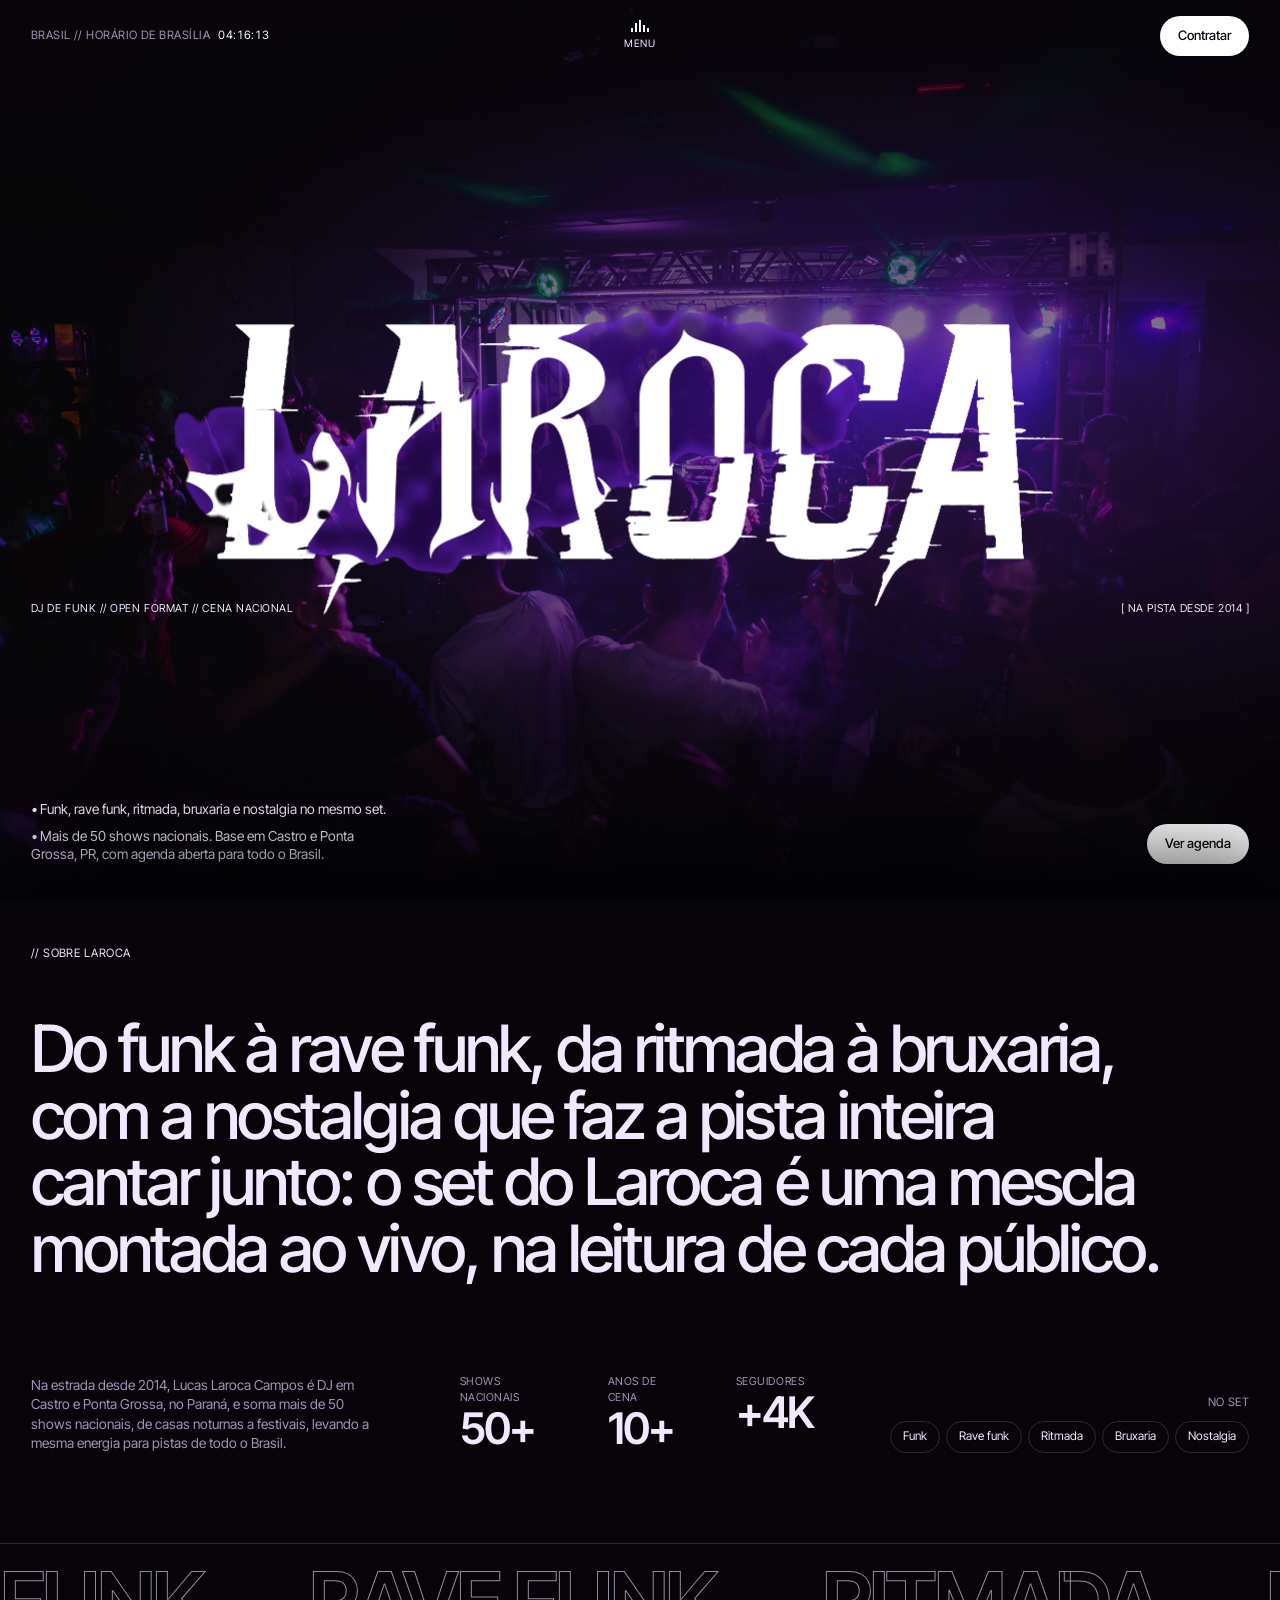
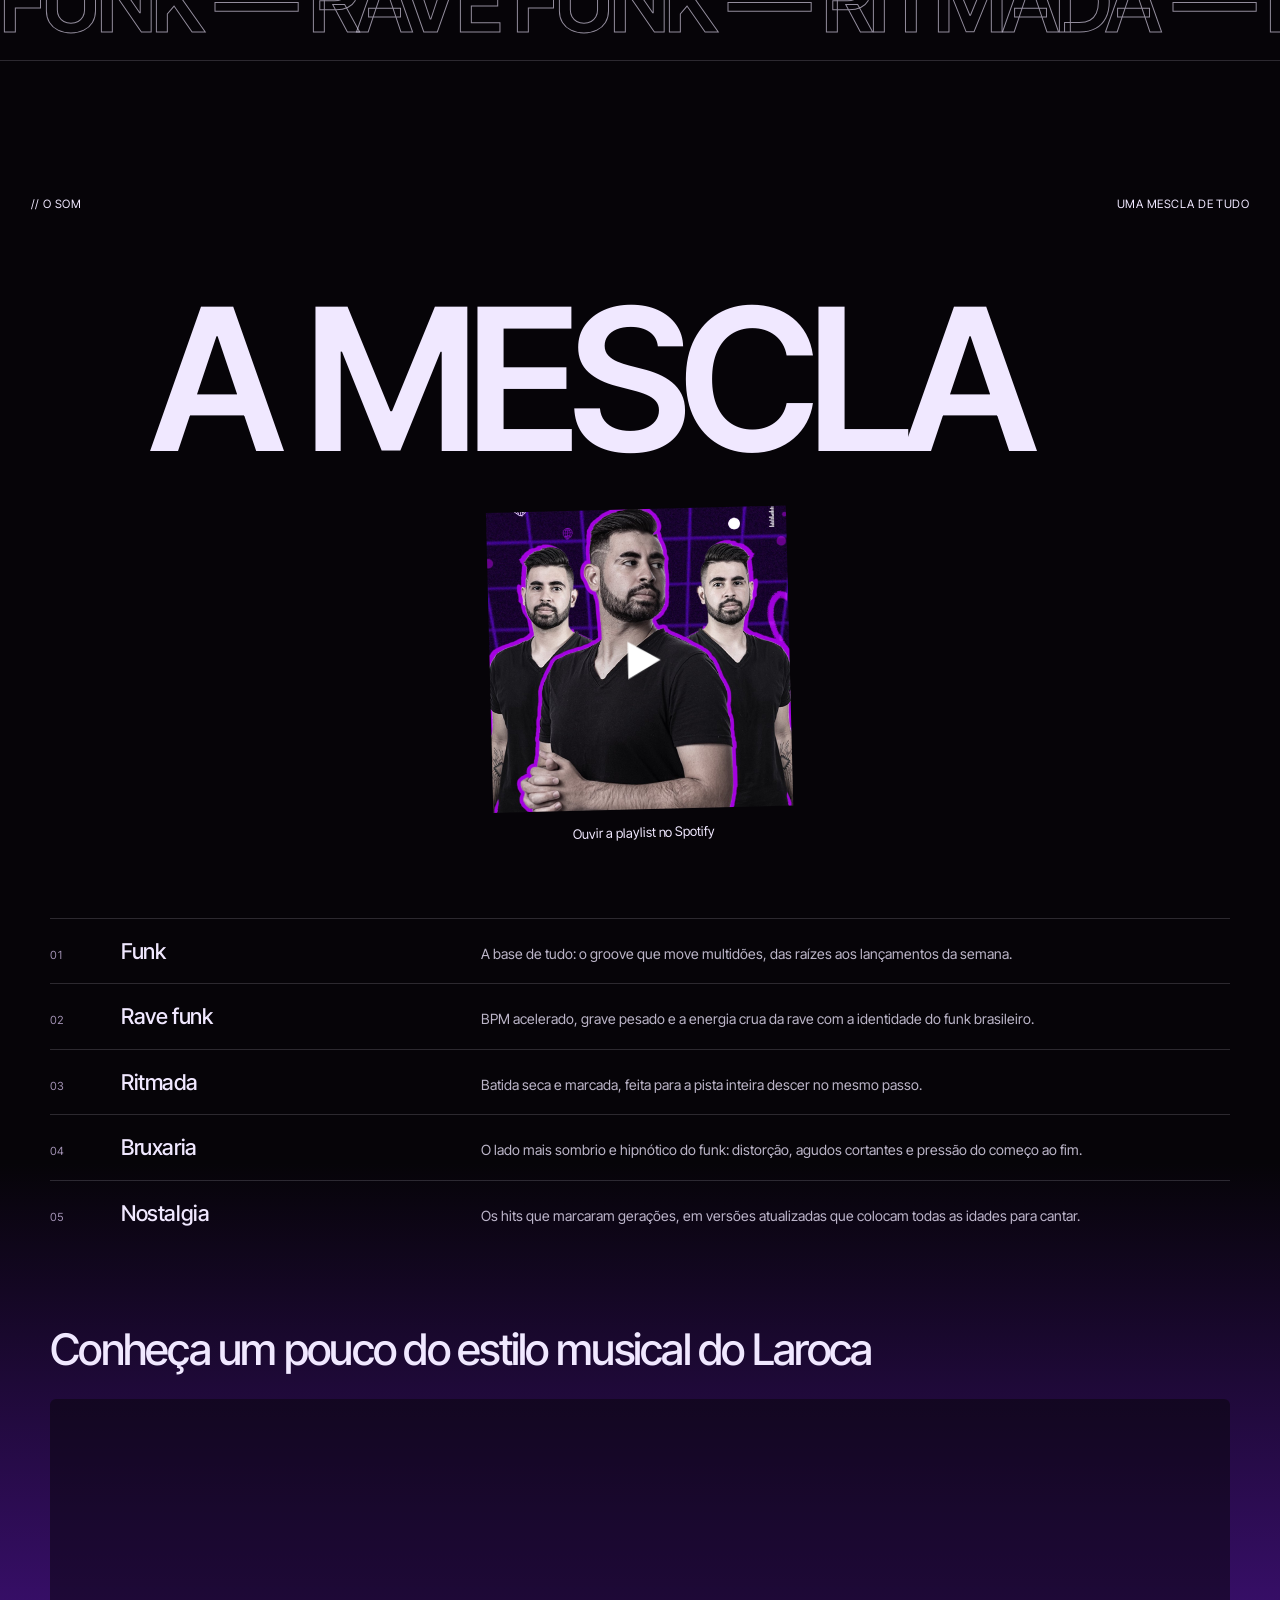
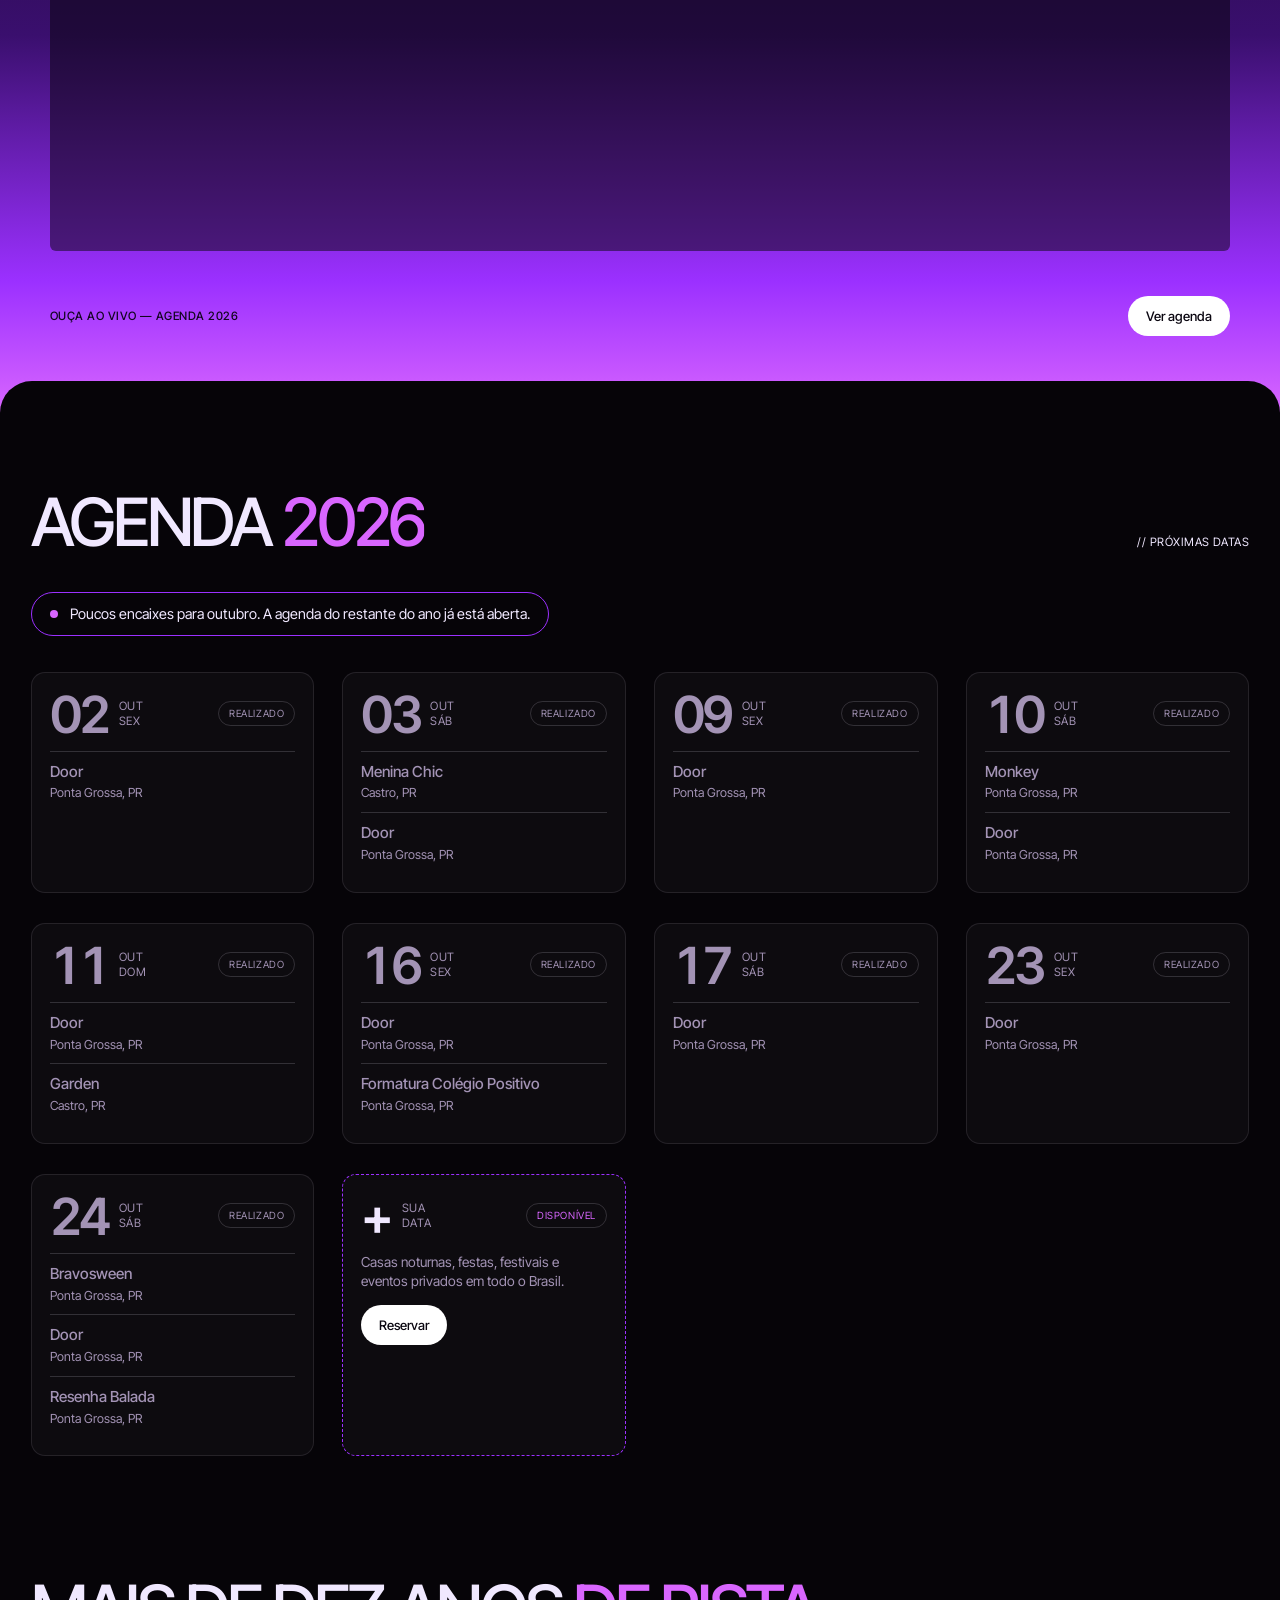
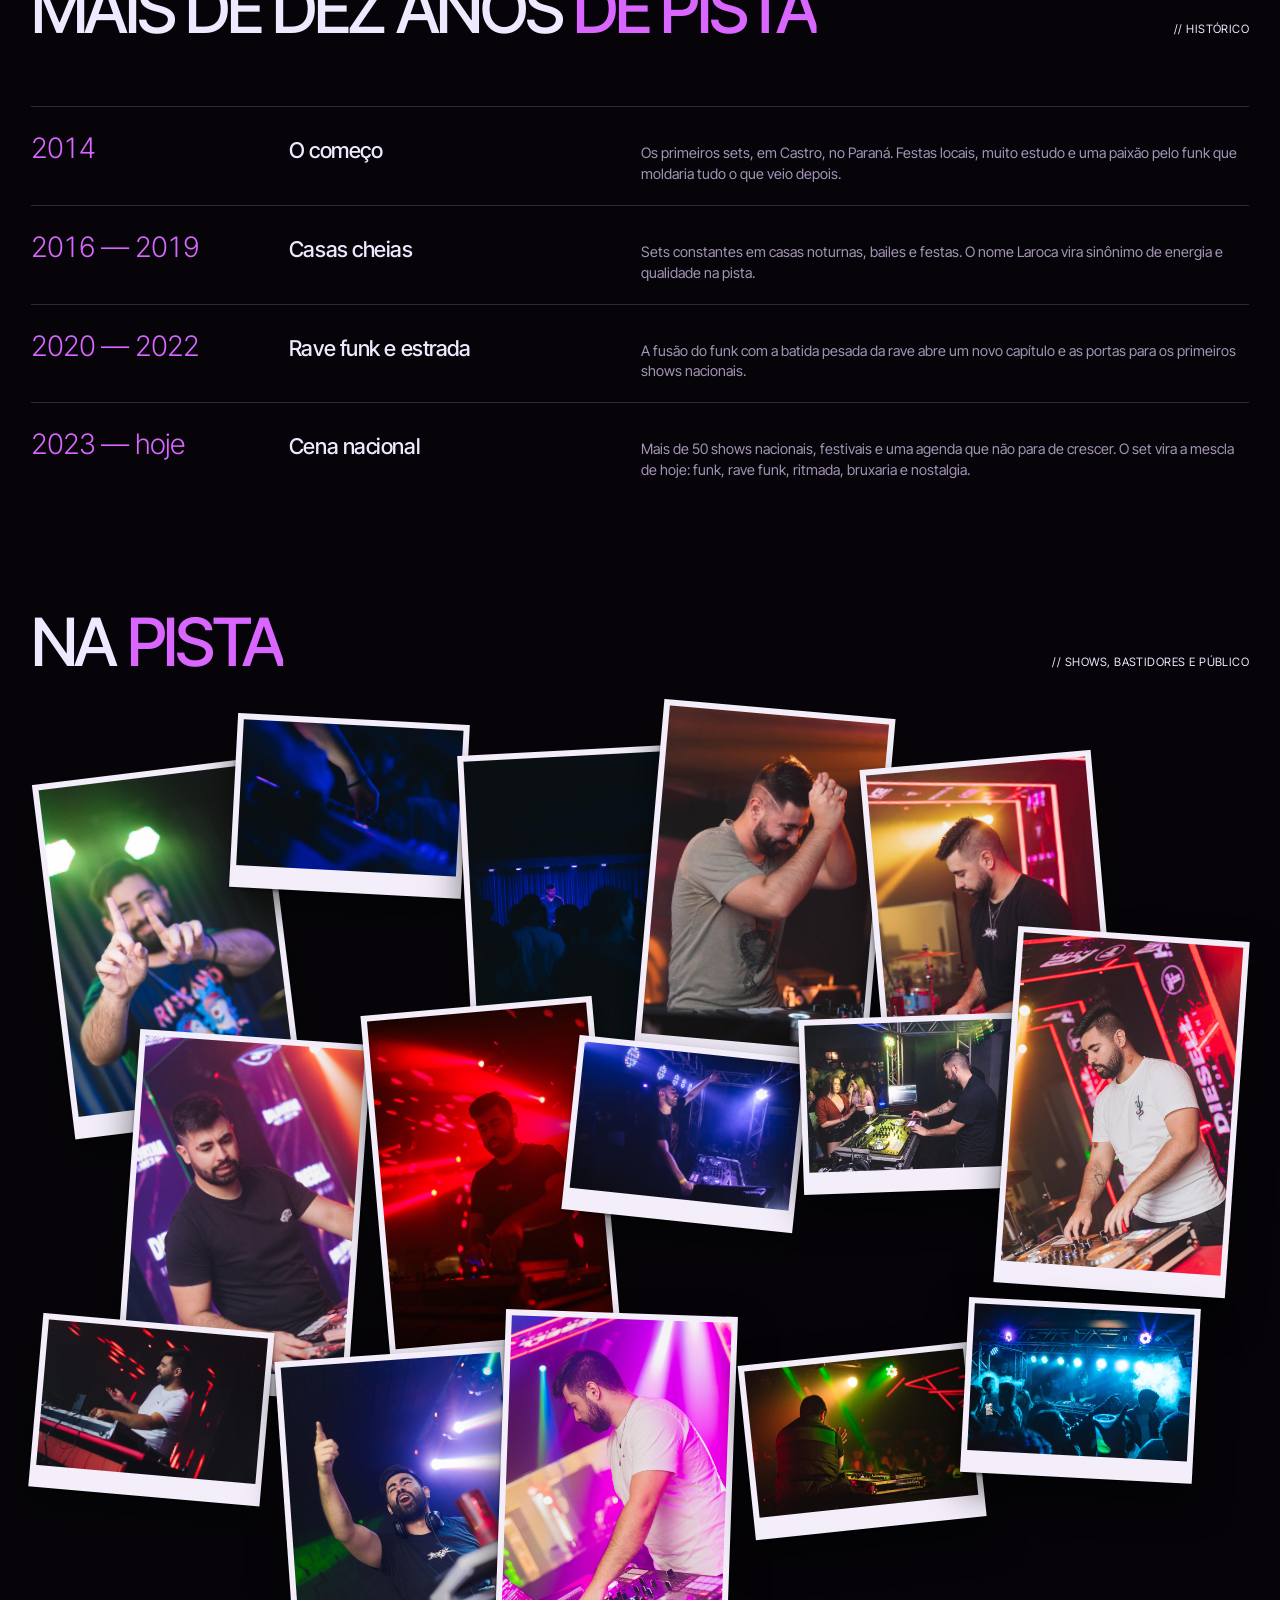
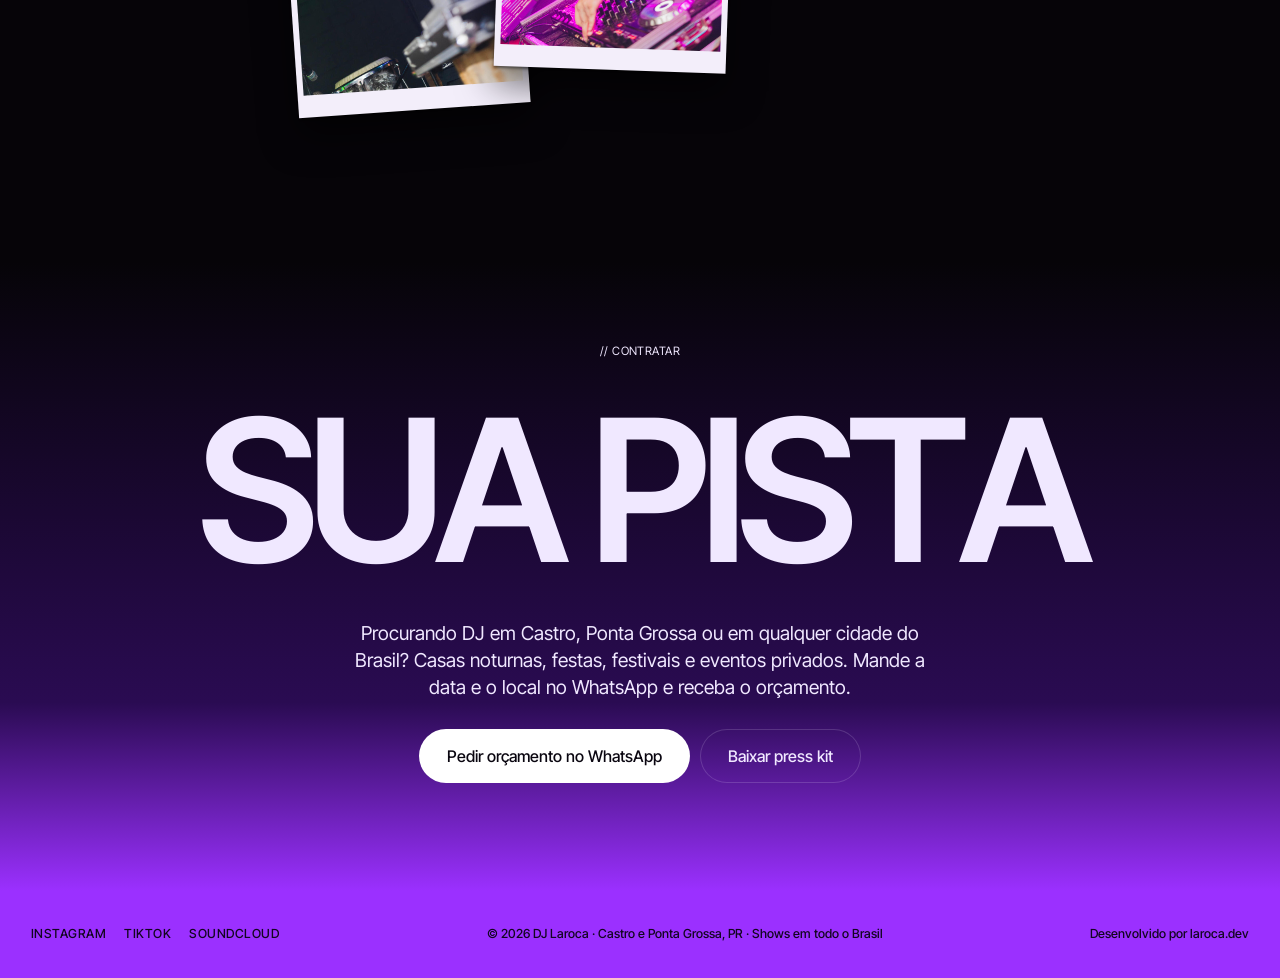
==== index.html @ a5804340 "fix(agenda): faz a moldura crescer dos cantos sem ficar parada A máscara dentro dos keyframes não ac" ====
<!DOCTYPE html>
<html lang="pt-BR">
<head>
  <meta charset="UTF-8">
  <meta name="viewport" content="width=device-width, initial-scale=1">
  <meta name="theme-color" content="#060408">
  <meta name="description" content="DJ Laroca: DJ de funk e open format em Castro e Ponta Grossa, PR. Mais de 50 shows nacionais. Contrate para o seu evento em todo o Brasil.">
  <title>DJ Laroca | DJ de funk em Castro e Ponta Grossa, PR e em todo o Brasil</title>
  <meta property="og:title" content="DJ Laroca | DJ de funk e open format — Castro, Ponta Grossa e todo o Brasil">
  <meta property="og:description" content="Mais de 50 shows nacionais. Funk, rave funk, ritmada, bruxaria e nostalgia. Base em Castro e Ponta Grossa, PR; agenda aberta para todo o Brasil.">
  <meta property="og:site_name" content="DJ Laroca">
  <meta property="og:image" content="https://djlaroca.com.br/assets/images/foto-sobre.jpg">
  <meta property="og:url" content="https://djlaroca.com.br/">
  <meta property="og:type" content="website">
  <meta property="og:locale" content="pt_BR">
  <meta name="twitter:card" content="summary_large_image">
  <link rel="canonical" href="https://djlaroca.com.br/">
  <link rel="icon" href="favicon.ico" sizes="any">
  <link rel="icon" type="image/png" sizes="32x32" href="favicon-32.png">
  <link rel="apple-touch-icon" href="apple-touch-icon.png">
  <link rel="preconnect" href="https://fonts.googleapis.com">
  <link rel="preconnect" href="https://fonts.gstatic.com" crossorigin>
  <link href="https://fonts.googleapis.com/css2?family=Inter+Tight:wght@300;400;500;600&display=swap" rel="stylesheet">
  <link rel="preload" as="image" href="assets/images/logo-glitch.webp">
  <link rel="stylesheet" href="css/style.css?v=3.1.9">
  <script>document.documentElement.classList.add('js')</script>
  <script type="application/ld+json">
  {
    "@context": "https://schema.org",
    "@graph": [
      {
        "@type": "WebSite",
        "@id": "https://djlaroca.com.br/#site",
        "url": "https://djlaroca.com.br/",
        "name": "DJ Laroca",
        "inLanguage": "pt-BR"
      },
      {
        "@type": ["MusicGroup", "EntertainmentBusiness"],
        "@id": "https://djlaroca.com.br/#dj",
        "name": "DJ Laroca",
        "alternateName": "Lucas Laroca Campos",
        "description": "DJ de funk e open format de Castro e Ponta Grossa, PR, com mais de 50 shows nacionais. Funk, rave funk, ritmada, bruxaria e nostalgia.",
        "url": "https://djlaroca.com.br/",
        "image": "https://djlaroca.com.br/assets/images/foto-sobre.jpg",
        "logo": "https://djlaroca.com.br/apple-touch-icon.png",
        "telephone": "+55-42-99988-4992",
        "genre": ["Funk", "Rave Funk", "Funk Ritmado", "Bruxaria", "Open Format"],
        "foundingDate": "2014",
        "foundingLocation": { "@type": "Place", "name": "Castro, PR" },
        "address": { "@type": "PostalAddress", "addressLocality": "Castro", "addressRegion": "PR", "addressCountry": "BR" },
        "areaServed": [
          { "@type": "City", "name": "Castro, PR" },
          { "@type": "City", "name": "Ponta Grossa, PR" },
          { "@type": "State", "name": "Paraná" },
          { "@type": "Country", "name": "Brasil" }
        ],
        "knowsAbout": ["DJ para festas", "DJ para casas noturnas", "DJ para festivais", "DJ para eventos privados"],
        "sameAs": [
          "https://instagram.com/dj_laroca",
          "https://tiktok.com/@dj_laroca",
          "https://soundcloud.com/dj_laroca",
          "https://open.spotify.com/playlist/47fOI9wSBwYHF0l2V6ni79"
        ]
      }
    ]
  }
  </script>
</head>
<body>
  <a class="skip" href="#conteudo">Pular para o conteúdo</a>

  <header class="top">
    <p class="top-clock">Brasil // Horário de Brasília <span id="relogio"></span></p>
    <button class="top-menu" type="button" aria-expanded="false" aria-controls="menu">
      <span class="bars" aria-hidden="true"><i></i><i></i><i></i><i></i><i></i></span>
      <span class="top-menu-label">Menu</span>
    </button>
    <a class="pill" href="#contato">Contratar</a>
  </header>

  <nav class="menu" id="menu" aria-label="Principal" hidden>
    <a href="#sobre"><small>01</small>Sobre</a>
    <a href="#som"><small>02</small>Som</a>
    <a href="#agenda"><small>03</small>Agenda</a>
    <a href="#historico"><small>04</small>Histórico</a>
    <a href="#galeria"><small>05</small>Galeria</a>
    <a href="#contato"><small>06</small>Contratar</a>
  </nav>

  <main id="conteudo">
    <section class="hero">
      <img class="hero-bg" src="assets/images/foto-hero.jpg" alt="" width="1920" height="1282" fetchpriority="high">
      <!-- só no celular: js/main.js põe o src e dá play -->
      <video class="hero-bg hero-video" muted loop playsinline preload="none" aria-hidden="true" data-src="assets/videos/hero-video.mp4" data-poster="assets/images/hero-poster.jpg"></video>
      <canvas class="ink" aria-hidden="true"></canvas>
      <div class="hero-in">
        <h1 class="logo-slot">
          <img src="assets/images/logo-glitch.webp" alt="DJ Laroca" width="2048" height="1152">
        </h1>
        <div class="hero-tags">
          <p>DJ de funk // open format // cena nacional</p>
          <p>[ Na pista desde 2014 ]</p>
        </div>
        <div class="hero-foot">
          <ul>
            <li>Funk, rave funk, ritmada, bruxaria e nostalgia no mesmo set.</li>
            <li>Mais de 50 shows nacionais. Base em Castro e Ponta Grossa, PR, com agenda aberta para todo o Brasil.</li>
          </ul>
          <a class="pill" href="#agenda">Ver agenda</a>
        </div>
      </div>
    </section>

    <section class="sobre wrap" id="sobre">
      <p class="tag">// Sobre Laroca</p>
      <p class="statement" data-split="words" data-scrub>Do funk à rave funk, da ritmada à bruxaria, com a nostalgia que faz a pista inteira cantar junto: o set do Laroca é uma mescla montada ao vivo, na leitura de cada público.</p>
      <div class="sobre-foot">
        <p>Na estrada desde 2014, Lucas Laroca Campos é DJ em Castro e Ponta Grossa, no Paraná, e soma mais de 50 shows nacionais, de casas noturnas a festivais, levando a mesma energia para pistas de todo o Brasil.</p>
        <dl class="stats">
          <div><dt>Shows nacionais</dt><dd>50+</dd></div>
          <div><dt>Anos de cena</dt><dd>10+</dd></div>
          <div><dt>Seguidores</dt><dd>+4K</dd></div>
        </dl>
        <div class="chips">
          <p class="tag">No set</p>
          <ul><li>Funk</li><li>Rave funk</li><li>Ritmada</li><li>Bruxaria</li><li>Nostalgia</li></ul>
        </div>
      </div>
      <!-- 4 cópias iguais: a animação anda exatamente 1 cópia e recomeça, sem emenda visível -->
      <div class="rolante" aria-hidden="true"><div><span>Funk — Rave funk — Ritmada — Bruxaria — Nostalgia — Open format — </span><span>Funk — Rave funk — Ritmada — Bruxaria — Nostalgia — Open format — </span><span>Funk — Rave funk — Ritmada — Bruxaria — Nostalgia — Open format — </span><span>Funk — Rave funk — Ritmada — Bruxaria — Nostalgia — Open format — </span></div></div>
    </section>

    <section class="som" id="som">
      <div class="wrap">
        <div class="row-tags">
          <p class="tag">// O som</p>
          <p class="tag">Uma mescla de tudo</p>
        </div>
        <h2 class="mega" data-split="chars" data-scrub>A mescla</h2>
        <a class="capa" data-scrub href="https://open.spotify.com/playlist/47fOI9wSBwYHF0l2V6ni79" target="_blank" rel="noopener">
          <img src="assets/images/foto-sobre.jpg" alt="Arte de divulgação do DJ Laroca" loading="lazy" width="1064" height="2000">
          <svg viewBox="0 0 24 24" width="56" height="56" aria-hidden="true"><path fill="currentColor" d="M7 4v16l14-8z"/></svg>
          <span>Ouvir a playlist no Spotify</span>
        </a>
        <ol class="faixas">
          <li><span>01</span><h3>Funk</h3><p>A base de tudo: o groove que move multidões, das raízes aos lançamentos da semana.</p></li>
          <li><span>02</span><h3>Rave funk</h3><p>BPM acelerado, grave pesado e a energia crua da rave com a identidade do funk brasileiro.</p></li>
          <li><span>03</span><h3>Ritmada</h3><p>Batida seca e marcada, feita para a pista inteira descer no mesmo passo.</p></li>
          <li><span>04</span><h3>Bruxaria</h3><p>O lado mais sombrio e hipnótico do funk: distorção, agudos cortantes e pressão do começo ao fim.</p></li>
          <li><span>05</span><h3>Nostalgia</h3><p>Os hits que marcaram gerações, em versões atualizadas que colocam todas as idades para cantar.</p></li>
        </ol>
        <h3 class="player-titulo">Conheça um pouco do estilo musical do Laroca</h3>
        <iframe class="player" title="Playlist This Is DJ Laroca no Spotify" loading="lazy" height="452" allow="autoplay; clipboard-write; encrypted-media; fullscreen; picture-in-picture"
          src="https://open.spotify.com/embed/playlist/47fOI9wSBwYHF0l2V6ni79?utm_source=generator&theme=0"></iframe>
        <div class="row-tags som-foot">
          <p class="tag">Ouça ao vivo — agenda 2026</p>
          <a class="pill" href="#agenda">Ver agenda</a>
        </div>
      </div>
    </section>

    <section class="agenda wrap" id="agenda">
      <div class="row-tags">
        <h2 class="titulo">Agenda <em>2026</em></h2>
        <p class="tag">// Próximas datas</p>
      </div>
      <!-- As datas vêm de agenda.json (na raiz do projeto); quem monta os cartões (um por dia) é o js/main.js. -->
      <p class="aviso" id="agenda-aviso" hidden></p>
      <div class="dias" id="agenda-corpo"><p class="nota">Carregando a agenda…</p></div>
      <noscript><p class="nota">Veja a agenda atualizada no Instagram @dj_laroca.</p></noscript>
    </section>

    <section class="historico wrap" id="historico">
      <div class="row-tags">
        <h2 class="titulo">Mais de dez anos <em>de pista</em></h2>
        <p class="tag">// Histórico</p>
      </div>
      <ol class="linha">
        <li><span>2014</span><h3>O começo</h3><p>Os primeiros sets, em Castro, no Paraná. Festas locais, muito estudo e uma paixão pelo funk que moldaria tudo o que veio depois.</p></li>
        <li><span>2016 — 2019</span><h3>Casas cheias</h3><p>Sets constantes em casas noturnas, bailes e festas. O nome Laroca vira sinônimo de energia e qualidade na pista.</p></li>
        <li><span>2020 — 2022</span><h3>Rave funk e estrada</h3><p>A fusão do funk com a batida pesada da rave abre um novo capítulo e as portas para os primeiros shows nacionais.</p></li>
        <li><span>2023 — hoje</span><h3>Cena nacional</h3><p>Mais de 50 shows nacionais, festivais e uma agenda que não para de crescer. O set vira a mescla de hoje: funk, rave funk, ritmada, bruxaria e nostalgia.</p></li>
      </ol>
    </section>

    <section class="galeria wrap" id="galeria">
      <div class="row-tags">
        <h2 class="titulo">Na <em>pista</em></h2>
        <p class="tag">// Shows, bastidores e público</p>
      </div>
      <!-- Fotos espalhadas que vão trocando sozinhas (js/main.js). data-total = quantidade de fotos na pasta. -->
      <div class="mesa" data-total="109">
        <div class="slot"><button class="foto" type="button" data-n="3" aria-label="Ampliar foto"><img src="assets/images/galeria/foto-003.jpg" alt="Foto de evento do DJ Laroca" loading="lazy"></button></div>
        <div class="slot"><button class="foto" type="button" data-n="12" aria-label="Ampliar foto"><img src="assets/images/galeria/foto-012.jpg" alt="Foto de evento do DJ Laroca" loading="lazy"></button></div>
        <div class="slot"><button class="foto" type="button" data-n="27" aria-label="Ampliar foto"><img src="assets/images/galeria/foto-027.jpg" alt="Foto de evento do DJ Laroca" loading="lazy"></button></div>
        <div class="slot"><button class="foto" type="button" data-n="41" aria-label="Ampliar foto"><img src="assets/images/galeria/foto-041.jpg" alt="Foto de evento do DJ Laroca" loading="lazy"></button></div>
        <div class="slot"><button class="foto" type="button" data-n="56" aria-label="Ampliar foto"><img src="assets/images/galeria/foto-056.jpg" alt="Foto de evento do DJ Laroca" loading="lazy"></button></div>
        <div class="slot"><button class="foto" type="button" data-n="64" aria-label="Ampliar foto"><img src="assets/images/galeria/foto-064.jpg" alt="Foto de evento do DJ Laroca" loading="lazy"></button></div>
        <div class="slot"><button class="foto" type="button" data-n="78" aria-label="Ampliar foto"><img src="assets/images/galeria/foto-078.jpg" alt="Foto de evento do DJ Laroca" loading="lazy"></button></div>
        <div class="slot"><button class="foto" type="button" data-n="90" aria-label="Ampliar foto"><img src="assets/images/galeria/foto-090.jpg" alt="Foto de evento do DJ Laroca" loading="lazy"></button></div>
        <div class="slot"><button class="foto" type="button" data-n="101" aria-label="Ampliar foto"><img src="assets/images/galeria/foto-101.jpg" alt="Foto de evento do DJ Laroca" loading="lazy"></button></div>
        <div class="slot"><button class="foto" type="button" data-n="8" aria-label="Ampliar foto"><img src="assets/images/galeria/foto-008.jpg" alt="Foto de evento do DJ Laroca" loading="lazy"></button></div>
        <div class="slot"><button class="foto" type="button" data-n="19" aria-label="Ampliar foto"><img src="assets/images/galeria/foto-019.jpg" alt="Foto de evento do DJ Laroca" loading="lazy"></button></div>
        <div class="slot"><button class="foto" type="button" data-n="33" aria-label="Ampliar foto"><img src="assets/images/galeria/foto-033.jpg" alt="Foto de evento do DJ Laroca" loading="lazy"></button></div>
        <div class="slot"><button class="foto" type="button" data-n="47" aria-label="Ampliar foto"><img src="assets/images/galeria/foto-047.jpg" alt="Foto de evento do DJ Laroca" loading="lazy"></button></div>
        <div class="slot"><button class="foto" type="button" data-n="70" aria-label="Ampliar foto"><img src="assets/images/galeria/foto-070.jpg" alt="Foto de evento do DJ Laroca" loading="lazy"></button></div>
        <div class="slot"><button class="foto" type="button" data-n="85" aria-label="Ampliar foto"><img src="assets/images/galeria/foto-085.jpg" alt="Foto de evento do DJ Laroca" loading="lazy"></button></div>
      </div>
    </section>

    <section class="contato" id="contato">
      <div class="wrap">
        <p class="tag">// Contratar</p>
        <h2 class="mega" data-split="chars" data-scrub>Sua pista</h2>
        <p class="contato-txt">Procurando DJ em Castro, Ponta Grossa ou em qualquer cidade do Brasil? Casas noturnas, festas, festivais e eventos privados. Mande a data e o local no WhatsApp e receba o orçamento.</p>
        <div class="contato-acoes">
          <a class="pill pill-lg" href="https://wa.me/5542999884992?text=Ol%C3%A1%20DJ%20Laroca!%20Gostaria%20de%20solicitar%20um%20or%C3%A7amento%20para%20contrata%C3%A7%C3%A3o.%20Poderia%20me%20passar%20mais%20informa%C3%A7%C3%B5es%3F" target="_blank" rel="noopener">Pedir orçamento no WhatsApp</a>
          <a class="pill pill-linha pill-lg" href="https://drive.google.com/drive/folders/1-Q24FeenKm2wEL18yjUqsuF2Bwv3JcTO?usp=drive_link" target="_blank" rel="noopener">Baixar press kit</a>
        </div>
      </div>
    </section>
  </main>

  <footer class="rodape wrap">
    <ul>
      <li><a href="https://instagram.com/dj_laroca" target="_blank" rel="noopener">Instagram</a></li>
      <li><a href="https://tiktok.com/@dj_laroca" target="_blank" rel="noopener">TikTok</a></li>
      <li><a href="https://soundcloud.com/dj_laroca" target="_blank" rel="noopener">SoundCloud</a></li>
    </ul>
    <p>© <span id="ano">2026</span> DJ Laroca · Castro e Ponta Grossa, PR · Shows em todo o Brasil</p>
    <p>Desenvolvido por <a href="https://laroca.dev" target="_blank" rel="noopener">laroca.dev</a></p>
  </footer>

  <dialog class="visor" aria-label="Foto ampliada">
    <img alt="">
    <button class="visor-x" type="button" aria-label="Fechar">×</button>
    <button class="visor-ant" type="button" aria-label="Foto anterior">‹</button>
    <button class="visor-prox" type="button" aria-label="Próxima foto">›</button>
  </dialog>
  <div class="cursor" aria-hidden="true"></div>

  <script src="js/ink.js?v=3.1.9" defer></script>
  <script src="js/main.js?v=3.1.9" defer></script>
</body>
</html>
---- css/style.css ----
/* DJ Laroca v3 — layout inspirado no "DJ ZakDerdan", paleta roxa da v2 */
:root {
  --ink: #060408;
  --deep: #120a18;
  --violet: #9b30ff;
  --neon: #d966ff;
  --lilac: #f0e8ff;
  --dim: #a393b5;
  --line: rgba(240, 232, 255, .16);
  --sans: 'Inter Tight', 'Helvetica Neue', Arial, sans-serif;
  --gutter: clamp(16px, 2.4vw, 40px);
  --ease: cubic-bezier(.22, 1, .36, 1);
}

*, *::before, *::after { box-sizing: border-box; margin: 0; padding: 0; }
html { scroll-behavior: smooth; -webkit-text-size-adjust: 100%; overflow-x: clip; }
html.menu-aberto { overflow: hidden; }
body { background: var(--ink); color: var(--lilac); font: 400 1rem/1.5 var(--sans); -webkit-font-smoothing: antialiased; }
img { display: block; max-width: 100%; }
a { color: inherit; text-decoration: none; }
ul, ol { list-style: none; }
button { font: inherit; color: inherit; background: none; border: 0; cursor: pointer; }
:focus-visible { outline: 2px solid var(--neon); outline-offset: 3px; }
::selection { background: var(--violet); color: #fff; }

.wrap { padding-inline: var(--gutter); }
.sr { position: absolute; width: 1px; height: 1px; overflow: hidden; clip-path: inset(50%); }
.skip { position: fixed; left: 12px; top: -60px; z-index: 100; background: #fff; color: #000; padding: 10px 16px; border-radius: 99px; }
.skip:focus { top: 12px; }

.tag { font-size: .72rem; letter-spacing: .04em; text-transform: uppercase; }
.row-tags { display: flex; justify-content: space-between; align-items: baseline; gap: 16px; flex-wrap: wrap; }

.pill {
  display: inline-flex; align-items: center; justify-content: center; min-height: 40px; padding: 0 18px;
  border-radius: 99px; background: #fff; color: #0a0610; font-size: .82rem; font-weight: 500; white-space: nowrap;
  transition: background .25s, color .25s, transform .25s var(--ease);
}
.pill:hover { background: var(--neon); }
.pill:active { transform: scale(.97); }
.pill-cor { background: var(--violet); color: #fff; }
.pill-cor:hover { background: var(--neon); color: #0a0610; }
.pill-linha { background: none; color: var(--lilac); box-shadow: inset 0 0 0 1px var(--line); }
.pill-linha:hover { background: var(--lilac); color: #0a0610; }
.pill-lg { min-height: 54px; padding: 0 28px; font-size: 1rem; }

/* ---------- Topo e menu ---------- */
.top {
  position: fixed; inset: 0 0 auto; z-index: 40; display: grid; grid-template-columns: 1fr auto 1fr; align-items: center;
  padding: 14px var(--gutter); pointer-events: none;
}
.top > * { pointer-events: auto; }
.top-clock { font-size: .72rem; letter-spacing: .04em; text-transform: uppercase; color: var(--dim); mix-blend-mode: difference; }
.top-clock { transition: opacity .3s; }
.rolou .top-clock { opacity: 0; }
.top-clock span { color: #fff; font-variant-numeric: tabular-nums; margin-left: .4em; }
.top > .pill { justify-self: end; }
.top-menu { display: grid; justify-items: center; gap: 4px; min-width: 56px; min-height: 44px; font-size: .64rem; letter-spacing: .08em; text-transform: uppercase; mix-blend-mode: difference; }
.top-menu { padding: 6px 14px; border-radius: 99px; transition: background .3s; }
.rolou .top-menu { mix-blend-mode: normal; background: rgba(6, 4, 8, .7); -webkit-backdrop-filter: blur(10px); backdrop-filter: blur(10px); }
.bars { display: flex; align-items: flex-end; gap: 2px; height: 12px; }
.bars i { width: 2px; background: #fff; animation: eq 1.1s ease-in-out infinite alternate; }
.bars i:nth-child(1) { height: 4px; animation-delay: -.2s; }
.bars i:nth-child(2) { height: 9px; animation-delay: -.7s; }
.bars i:nth-child(3) { height: 12px; }
.bars i:nth-child(4) { height: 7px; animation-delay: -.5s; }
.bars i:nth-child(5) { height: 4px; animation-delay: -.9s; }
@keyframes eq { to { transform: scaleY(.35); } }
.bars i { transform-origin: bottom; }

.menu {
  position: fixed; inset: 0; z-index: 30; background: var(--ink); display: flex; flex-direction: column; justify-content: center;
  padding: 80px var(--gutter) 32px; animation: menu-in .45s var(--ease);
}
.menu[hidden] { display: none; }
.menu a {
  display: flex; align-items: baseline; gap: 18px; padding: .12em 0; border-bottom: 1px solid var(--line);
  font-size: clamp(2.2rem, 8.5vh, 5.5rem); font-weight: 600; letter-spacing: -.045em; line-height: 1.1; transition: color .2s, padding .35s var(--ease);
}
.menu a:hover { color: var(--neon); padding-left: .25em; }
.menu small { font-size: .72rem; font-weight: 400; letter-spacing: .04em; color: var(--dim); }
@keyframes menu-in { from { clip-path: inset(0 0 100% 0); } to { clip-path: inset(0); } }

/* ---------- Hero ---------- */
.hero { position: sticky; top: 0; min-height: 100svh; display: flex; overflow: hidden; touch-action: pan-y; isolation: isolate; }
.hero-bg { position: absolute; inset: 0; width: 100%; height: 100%; object-fit: cover; object-position: 60% 40%; filter: saturate(1.25) contrast(1.1) brightness(.62); z-index: -2; transform: scale(calc(1 + var(--p, 0) * .08)); }
/* --p (0 a 1) = quanto o hero já foi coberto pela rolagem (js/main.js) */
.hero::after { content: ''; position: absolute; inset: 0; z-index: 5; background: var(--ink); opacity: calc(var(--p, 0) * .8); pointer-events: none; }
main > section:not(.hero) { position: relative; z-index: 1; background: var(--ink); overflow-x: clip; } /* clip: títulos que deslizam não podem alargar a página */
.sobre { box-shadow: 0 -40px 80px rgba(0, 0, 0, .7); }
.hero::before {
  content: ''; position: absolute; inset: 0; z-index: -1;
  background: linear-gradient(to bottom, rgba(6, 4, 8, .82), rgba(6, 4, 8, .1) 42%, rgba(6, 4, 8, .35) 70%, var(--ink)),
              radial-gradient(90% 70% at 70% 45%, rgba(155, 48, 255, .28), transparent 70%);
}
.hero-video { display: none; filter: saturate(1.15) contrast(1.05) brightness(.36); }
.ink { position: absolute; left: 0; top: 0; pointer-events: none; } /* tamanho e posição: js/ink.js */
.hero-in { position: relative; flex: 1; display: flex; flex-direction: column; padding: clamp(84px, 13vh, 130px) var(--gutter) clamp(20px, 4vh, 40px); }
.logo-slot { position: relative; width: min(100%, 1060px, 76vw); margin: auto auto 0; aspect-ratio: 2048 / 590; }
.logo-slot img { position: absolute; left: 0; top: 50%; width: 100%; max-width: none; height: auto; transform: translateY(-50%); }
.ink-on .logo-slot img { opacity: 0; }
.hero-tags { display: flex; justify-content: space-between; gap: 4px 16px; white-space: nowrap; margin-top: clamp(8px, 2vh, 20px); font-size: .68rem; letter-spacing: .05em; text-transform: uppercase; }
.hero-foot { margin-top: auto; display: flex; justify-content: space-between; align-items: flex-end; gap: 20px; }
.hero-foot ul { max-width: 26em; font-size: .86rem; line-height: 1.35; display: grid; gap: 8px; }
.hero-foot li::before { content: '• '; }

/* ---------- Sobre ---------- */
.sobre { padding-block: clamp(28px, 5vh, 56px) clamp(40px, 7vh, 80px); overflow: hidden; }
.statement { margin-top: clamp(28px, 6vh, 64px); max-width: 21em; font-size: clamp(1.9rem, 5.1vw, 5rem); font-weight: 500; letter-spacing: -.045em; line-height: 1.02; text-wrap: balance; }
.sobre-foot { margin-top: clamp(48px, 10vh, 120px); display: grid; grid-template-columns: minmax(0, 22em) 1fr auto; gap: 32px clamp(24px, 6vw, 96px); align-items: end; }
.sobre-foot > p { font-size: .86rem; color: var(--dim); line-height: 1.4; }
.stats { display: flex; gap: clamp(20px, 4vw, 64px); }
.stats dt { font-size: .68rem; letter-spacing: .05em; text-transform: uppercase; color: var(--dim); }
.stats dd { font-size: clamp(1.8rem, 3.4vw, 3.2rem); font-weight: 600; letter-spacing: -.04em; line-height: 1.1; }
.chips { text-align: right; color: var(--dim); }
.chips ul { display: flex; gap: 6px; margin-top: 10px; justify-content: flex-end; flex-wrap: wrap; }
.chips li { padding: 6px 12px; border: 1px solid var(--line); border-radius: 99px; font-size: .74rem; color: var(--lilac); }

/* ---------- Som ---------- */
main > section.som { padding-block: clamp(40px, 8vh, 80px) clamp(28px, 5vh, 48px); background: linear-gradient(to bottom, var(--ink) 55%, #3a0f6e 80%, var(--violet) 93%, var(--neon)); }
.mega { margin-top: clamp(40px, 9vh, 110px); text-align: center; font-size: clamp(3.4rem, 15.5vw, 17rem); font-weight: 600; letter-spacing: -.055em; line-height: .86; text-transform: uppercase; }
.capa { position: relative; display: block; width: min(64vw, 300px); margin: clamp(20px, 3vw, 44px) auto 0; text-align: center; font-size: .82rem; color: var(--dim); }
.capa img { aspect-ratio: 1; width: 100%; height: auto; object-fit: cover; object-position: 50% 22%; transition: transform .6s var(--ease), filter .4s; }
.capa svg { position: absolute; left: 50%; top: calc((100% - 2.4em) / 2); translate: -50% -50%; color: #fff; filter: drop-shadow(0 4px 18px rgba(0, 0, 0, .6)); transition: scale .35s var(--ease); }
.capa span { display: block; margin-top: 14px; color: var(--lilac); }
.capa:hover img { transform: scale(1.03); filter: saturate(1.2); }
.capa:hover svg { scale: 1.18; }

.faixas { margin: clamp(48px, 9vh, 96px) auto 0; max-width: 1180px; }
.faixas li { display: grid; grid-template-columns: 3.2em minmax(9em, 1fr) minmax(0, 2.2fr); gap: 4px 20px; align-items: baseline; padding: 16px 0; border-top: 1px solid var(--line); transition: padding .4s var(--ease), background .3s; }
.faixas li:hover { padding-inline: 14px; background: rgba(240, 232, 255, .05); }
.faixas span { font-size: .7rem; color: var(--dim); font-variant-numeric: tabular-nums; }
.faixas h3 { font-size: clamp(1.05rem, 1.7vw, 1.5rem); font-weight: 500; letter-spacing: -.02em; }
.faixas p { font-size: .88rem; color: rgba(240, 232, 255, .78); line-height: 1.4; }
.player-titulo { max-width: 1180px; margin: clamp(48px, 9vh, 96px) auto 0; font-size: clamp(1.5rem, 3.4vw, 3rem); font-weight: 500; letter-spacing: -.04em; line-height: 1.05; text-wrap: balance; }
.player-titulo + .player { margin-top: clamp(18px, 3vh, 32px); }
.player { display: block; width: 100%; max-width: 1180px; margin: clamp(32px, 6vh, 64px) auto 0; border: 0; border-radius: 6px; background: rgba(6, 4, 8, .5); }
.som-foot { max-width: 1180px; margin: clamp(28px, 5vh, 48px) auto 0; align-items: center; color: #12051f; font-weight: 500; }

/* ---------- Agenda, histórico ---------- */
.agenda, .historico, .galeria { padding-block: clamp(64px, 12vh, 130px) 0; }
.galeria { padding-bottom: clamp(64px, 12vh, 130px); }
/* respiro embaixo: a moldura e o brilho dos cartões passam da caixa do cartão e a seção seguinte (fundo opaco) cortava */
.agenda { padding-bottom: 48px; }
.historico { padding-top: clamp(40px, 8vh, 90px); }
main > .agenda { margin-top: -32px; border-radius: 32px 32px 0 0; }
main > section.som { padding-bottom: calc(clamp(28px, 5vh, 48px) + 32px); }
.titulo { font-size: clamp(2rem, 5.2vw, 4.6rem); font-weight: 500; letter-spacing: -.05em; line-height: 1; text-transform: uppercase; }
.titulo em { font-style: normal; color: var(--neon); }
.nota { margin-top: 28px; font-size: .74rem; color: var(--dim); }

/* agenda: um cartão por dia */
.dias { margin-top: clamp(24px, 4vh, 44px); display: grid; grid-template-columns: repeat(auto-fill, minmax(240px, 1fr)); gap: 30px 28px; }
.dia { display: grid; align-content: start; gap: 14px; padding: 18px; border: 1px solid var(--line); border-radius: 14px; background: rgba(240, 232, 255, .03); transition: border-color .3s, background .3s, translate .4s var(--ease); }
.dia:hover { border-color: var(--violet); background: rgba(155, 48, 255, .1); translate: 0 -4px; }
.dia { min-width: 0; position: relative; isolation: isolate; }
.dia header { display: flex; align-items: center; flex-wrap: wrap; gap: 8px 10px; }
.dia-n { font-size: clamp(2.6rem, 4vw, 3.6rem); font-weight: 600; letter-spacing: -.05em; line-height: .9; font-variant-numeric: tabular-nums; }
.dia-m { font-size: .72rem; letter-spacing: .05em; text-transform: uppercase; color: var(--dim); white-space: pre-line; line-height: 1.25; }
.dia-s { margin-left: auto; padding: 4px 10px; border: 1px solid var(--line); border-radius: 99px; font-size: .62rem; letter-spacing: .06em; text-transform: uppercase; color: var(--neon); white-space: nowrap; }
/* sempre o local em cima e a cidade embaixo */
.dia li { display: grid; justify-items: start; gap: 1px; padding: 9px 0; border-top: 1px solid var(--line); font-size: .95rem; }
.dia b { font-weight: 500; }
.dia li > * { min-width: 0; overflow-wrap: anywhere; }
.dia li span { font-size: .78rem; color: var(--dim); }
.dia.livre { border-style: dashed; border-color: var(--violet); }
.dia.livre p { font-size: .86rem; color: var(--dim); line-height: 1.4; }
.dia.livre .pill { justify-self: start; }
/* dia que ainda vai acontecer: moldura "sigilo" (ramos finos emaranhados com espinhos, estilo neo-tribal / gótico),
   gerada por extras/molduras/gerar_sigilo.py. ::before = moldura de 9 fatias; ::after = ornamento no meio de cima e de baixo.
   Sem fundo: no hover só o desenho acende. --bw = tamanho do canto na tela. */
@property --cresce { syntax: '<percentage>'; inherits: false; initial-value: 0%; }
.dia.futuro { --bw: 78px; --fora: 8px; padding: 38px 32px 34px; border-color: transparent; border-radius: 0; background: none; }
.dia.futuro:hover { border-color: transparent; background: none; }
.dia.futuro::before, .dia.futuro::after {
  content: ''; position: absolute; inset: calc(var(--fora) * -1); z-index: -1; pointer-events: none;
  filter: drop-shadow(0 0 2px rgba(155, 48, 255, .9)) drop-shadow(0 0 6px rgba(155, 48, 255, .45));
  opacity: 0; transition: filter .45s, opacity .45s;
  --m: #000 var(--cresce), transparent calc(var(--cresce) + 10%);
  --mask: radial-gradient(circle at 0 0, var(--m)), radial-gradient(circle at 100% 0, var(--m)), radial-gradient(circle at 0 100%, var(--m)), radial-gradient(circle at 100% 100%, var(--m));
}
.dia.futuro::before { border: var(--bw) solid transparent; border-image: url("../assets/images/sigilo.svg") 240 / var(--bw) round; }
.dia.futuro::after { background: url("../assets/images/sigilo-brasao.svg") center 0 / calc(var(--bw) * 1.333) no-repeat, url("../assets/images/sigilo-brasao-baixo.svg") center 100% / calc(var(--bw) * 1.333) no-repeat; }
/* A máscara que faz a moldura crescer dos cantos só existe DURANTE a animação: uma máscara
   permanente cortaria o brilho num retângulo (era a "luz quadrada" do hover). Ela fica na regra
   e só --cresce é animado: dentro dos @keyframes o var() não acompanha a animação e a moldura
   ficava parada nos cantos até o fim. "solta" tira a máscara quando o crescimento termina. */
.dia.futuro.in::before, .dia.futuro.in::after {
  opacity: .88; -webkit-mask: var(--mask); mask: var(--mask); --espera: calc(.1s + var(--k, 0) * 60ms);
  animation: cresce 1.1s cubic-bezier(.3, 0, .3, 1) var(--espera) both, solta 1ms calc(var(--espera) + 1.1s) forwards;
}
@keyframes cresce { from { --cresce: 0%; } to { --cresce: 62%; } }
@keyframes solta { to { -webkit-mask: none; mask: none; } }
.dia.futuro:hover::before, .dia.futuro:hover::after { opacity: 1; filter: drop-shadow(0 0 2px #fff) drop-shadow(0 0 5px var(--neon)) drop-shadow(0 0 12px var(--violet)); }

/* dia que já passou: o cartão inteiro falha (glitch), não só os textos */
.dia.passou { border-color: rgba(240, 232, 255, .1); }
.js .dia.passou.in { animation: linha-in .9s var(--ease) both, bloco-glitch 2.6s steps(1) infinite; animation-delay: calc(var(--k, 0) * 80ms), calc(var(--k, 0) * -.37s); }
.dia.passou::before, .dia.passou::after { content: ''; position: absolute; inset: -1px; border: 1px solid var(--neon); border-radius: inherit; background: rgba(217, 102, 255, .1); pointer-events: none; clip-path: inset(0 0 100% 0); opacity: .7; animation: glitch-a 2.6s steps(1) infinite; animation-delay: calc(var(--k, 0) * -.37s); }
.dia.passou::after { border-color: #fff; background: rgba(255, 255, 255, .07); animation-name: glitch-b; }
@keyframes bloco-glitch { 0%, 66%, 100% { transform: none; filter: none; } 68% { transform: translateX(-4px) skewX(-3deg); filter: hue-rotate(30deg) contrast(1.2); } 72% { transform: translateX(4px); filter: none; } 76% { transform: translate(-3px, 1px) skewX(4deg); filter: brightness(1.35); } 80% { transform: translateX(5px) skewX(-2deg); filter: none; } 85% { transform: translateX(-3px); filter: saturate(1.6); } 90% { transform: translateX(2px); filter: none; } 94% { transform: none; } }
/* e os textos também */
.dia.passou :is(.dia-n, b) { color: var(--dim); }
.dia.passou .dia-s { color: var(--dim); }
.glitch { position: relative; display: inline-block; }
.passou .glitch::before, .passou .glitch::after { content: attr(data-t); position: absolute; inset: 0; pointer-events: none; clip-path: inset(0 0 100% 0); animation: glitch-a 2.2s steps(1) infinite; animation-delay: calc(var(--k, 0) * -.31s); }
.passou .glitch::before { color: var(--neon); text-shadow: -2px 0 var(--violet); }
.passou .glitch::after { color: #fff; text-shadow: 2px 0 var(--neon); animation-name: glitch-b; }
.passou .glitch { animation: glitch-c 2.2s steps(1) infinite; animation-delay: calc(var(--k, 0) * -.31s); }
@keyframes glitch-a { 0%, 62%, 100% { clip-path: inset(0 0 100% 0); transform: none; } 64% { clip-path: inset(6% 0 60% 0); transform: translateX(-6px); } 68% { clip-path: inset(64% 0 4% 0); transform: translateX(6px); } 72% { clip-path: inset(30% 0 40% 0); transform: translateX(-5px) skewX(-22deg); } 76% { clip-path: inset(80% 0 0 0); transform: translateX(8px); } 80% { clip-path: inset(12% 0 70% 0); transform: translateX(-8px) skewX(16deg); } 84% { clip-path: inset(46% 0 24% 0); transform: translateX(5px); } 88% { clip-path: inset(0 0 82% 0); transform: translateX(-4px); } 92% { clip-path: inset(58% 0 18% 0); transform: translateX(6px) skewX(-10deg); } }
@keyframes glitch-b { 0%, 63%, 100% { clip-path: inset(0 0 100% 0); transform: none; } 66% { clip-path: inset(50% 0 26% 0); transform: translateX(6px); } 70% { clip-path: inset(2% 0 82% 0); transform: translateX(-6px); } 74% { clip-path: inset(68% 0 10% 0); transform: translateX(5px) skewX(18deg); } 78% { clip-path: inset(20% 0 62% 0); transform: translateX(-8px); } 82% { clip-path: inset(74% 0 4% 0); transform: translateX(7px); } 86% { clip-path: inset(36% 0 44% 0); transform: translateX(-5px) skewX(-14deg); } 90% { clip-path: inset(88% 0 0 0); transform: translateX(4px); } }
@keyframes glitch-c { 0%, 62%, 100% { opacity: 1; transform: none; } 66% { opacity: .5; transform: translateX(2px) skewX(-5deg); } 72% { opacity: .95; transform: translateX(-2px); } 78% { opacity: .4; transform: translateX(2px) skewX(6deg); } 84% { opacity: .85; transform: none; } 90% { opacity: .6; } }
.aviso { display: inline-flex; align-items: center; gap: 12px; margin-top: clamp(24px, 4vh, 40px); padding: 10px 18px; border: 1px solid var(--violet); border-radius: 99px; font-size: .9rem; }
.aviso[hidden] { display: none; }
.aviso::before { content: ''; flex: none; width: 8px; height: 8px; border-radius: 50%; background: var(--neon); animation: pisca 1.4s ease-in-out infinite alternate; }
@keyframes pisca { to { opacity: .25; transform: scale(.7); } }

/* faixa de texto correndo */
.rolante { overflow: hidden; margin: clamp(56px, 10vh, 110px) calc(var(--gutter) * -1) 0; padding-block: 12px; border-block: 1px solid var(--line); }
.rolante div { display: flex; width: max-content; animation: rola 9s linear infinite; will-change: transform; }
.rolante span { flex: none; white-space: pre; font-size: clamp(2.2rem, 6.5vw, 6rem); font-weight: 600; letter-spacing: -.045em; line-height: 1.1; text-transform: uppercase; white-space: nowrap; color: transparent; -webkit-text-stroke: 1px rgba(240, 232, 255, .6); }
@keyframes rola { to { transform: translateX(-25%); } }

.linha { margin-top: clamp(32px, 7vh, 80px); }
.linha li { display: grid; grid-template-columns: minmax(8em, 1fr) minmax(10em, 1.4fr) minmax(0, 2.6fr); gap: 4px 24px; align-items: baseline; padding: 20px 0; border-top: 1px solid var(--line); }
.linha span { font-size: clamp(1.2rem, 2.2vw, 2rem); font-weight: 300; letter-spacing: -.03em; color: var(--neon); font-variant-numeric: tabular-nums; }
.linha h3 { font-size: clamp(1.05rem, 1.7vw, 1.5rem); font-weight: 500; letter-spacing: -.02em; }
.linha p { font-size: .9rem; color: var(--dim); line-height: 1.45; max-width: 48em; }

/* ---------- Galeria e visor ---------- */
/* fotos espalhadas: cada .slot tem posição e inclinação fixas; as .foto trocam dentro dele */
.mesa { position: relative; margin-top: clamp(32px, 6vh, 64px); height: clamp(600px, 80vw, 1160px); }
.slot { position: absolute; width: 19%; rotate: var(--r); transition: rotate .5s var(--ease), translate .5s var(--ease); }
/* fileira de cima */
.slot:nth-child(1)  { left: 0%;  top: 4%;  --r: -7deg; }
.slot:nth-child(2)  { left: 17%; top: -1%; --r: 3deg; }
.slot:nth-child(3)  { left: 35%; top: 2%;  --r: -3deg; }
.slot:nth-child(4)  { left: 52%; top: -2%; --r: 5deg; }
.slot:nth-child(5)  { left: 68%; top: 3%;  --r: -5deg; }
/* fileira do meio */
.slot:nth-child(6)  { left: 9%;  top: 30%; --r: 4deg; }
.slot:nth-child(7)  { left: 27%; top: 27%; --r: -5deg; }
.slot:nth-child(8)  { left: 45%; top: 31%; --r: 6deg; }
.slot:nth-child(9)  { left: 63%; top: 28%; --r: -2deg; }
.slot:nth-child(10) { left: 81%; top: 20%; --r: 4deg; }
/* fileira de baixo */
.slot:nth-child(11) { left: 1%;  top: 58%; --r: 5deg; }
.slot:nth-child(12) { left: 20%; top: 61%; --r: -4deg; }
.slot:nth-child(13) { left: 39%; top: 57%; --r: 2deg; }
.slot:nth-child(14) { left: 58%; top: 61%; --r: -6deg; }
.slot:nth-child(15) { left: 77%; top: 56%; --r: 3deg; }
.slot:hover, .slot:focus-within { rotate: 0deg; translate: 0 -10px; z-index: 999 !important; }
.foto { position: absolute; left: 0; top: 0; width: 100%; padding: 6px 6px 22px; background: #f3eefa; box-shadow: 0 2px 3px rgba(0, 0, 0, .5), 0 18px 36px rgba(0, 0, 0, .55); transition: opacity .8s; }
.foto img { width: 100%; height: auto; }
.foto.entra { animation: joga .75s var(--ease) both; }
.foto.sai { opacity: 0; pointer-events: none; }
@keyframes joga { from { opacity: 0; transform: translate(6%, -22%) scale(1.22) rotate(9deg); } 60% { opacity: 1; } }
.visor { position: fixed; inset: 0; width: 100vw; height: 100dvh; max-width: none; max-height: none; border: 0; background: rgba(6, 4, 8, .94); color: #fff; }
.visor[open] { display: grid; place-items: center; }
.visor::backdrop { background: var(--ink); }
.visor img { max-width: 92vw; max-height: 88dvh; object-fit: contain; }
.visor button { position: absolute; width: 52px; height: 52px; border-radius: 50%; background: rgba(240, 232, 255, .12); font-size: 1.7rem; line-height: 1; transition: background .2s; }
.visor button:hover { background: var(--violet); }
.visor-x { top: 16px; right: 16px; }
.visor-ant { left: 16px; top: 50%; translate: 0 -50%; }
.visor-prox { right: 16px; top: 50%; translate: 0 -50%; }

/* ---------- Contato e rodapé ---------- */
.contato { padding-block: clamp(48px, 9vh, 96px) clamp(64px, 12vh, 130px); text-align: center; }
main > section.contato { background: linear-gradient(to bottom, var(--ink), #2a0b52 70%, var(--violet)); }
.contato .mega { margin-top: clamp(24px, 5vh, 56px); }
.contato-txt { max-width: 30em; margin: clamp(24px, 5vh, 48px) auto 0; font-size: clamp(1rem, 1.5vw, 1.25rem); line-height: 1.4; }
.contato-acoes { margin-top: 28px; display: flex; justify-content: center; gap: 10px; flex-wrap: wrap; }
.rodape { display: flex; justify-content: space-between; align-items: center; gap: 12px 24px; flex-wrap: wrap; padding-block: 22px; background: var(--violet); color: #12051f; font-size: .78rem; font-weight: 500; }
.rodape ul { display: flex; gap: 18px; text-transform: uppercase; letter-spacing: .04em; }
.rodape a { display: inline-block; padding-block: 12px; }
.rodape a:hover { text-decoration: underline; }

/* ---------- Cursor (só com mouse) ---------- */
.cursor { position: fixed; left: 0; top: 0; z-index: 60; pointer-events: none; opacity: 0; transition: opacity .25s; }
.cursor { width: 14px; height: 14px; margin: -7px 0 0 -7px; border-radius: 50%; background: rgba(200, 200, 200, .75); }
.cursor::after { content: ''; position: absolute; inset: 0; border-radius: 50%; background: var(--neon); opacity: 0; scale: 1; transition: opacity .25s, scale .35s var(--ease); }
.cursor.on { opacity: 1; }
.cursor.alvo::after { opacity: .55; scale: 2.6; }

/* ---------- Entradas ---------- */
.js [data-split] span { display: inline-block; opacity: 0; filter: blur(14px); transition: opacity .7s var(--ease), filter .7s var(--ease); transition-delay: calc(var(--i) * 28ms); }
.js [data-split="chars"] span { transition-duration: .9s; transition-delay: calc(var(--i) * 70ms); }
.js [data-split].in span { opacity: 1; filter: none; }
/* linhas das listas: entram da esquerda, uma depois da outra (--k = ordem, js/main.js) */
.js :is(.faixas li, .dia, .linha li) { opacity: 0; }
.js :is(.faixas li, .dia, .linha li).in { animation: linha-in .9s var(--ease) both; animation-delay: calc(var(--k, 0) * 80ms); }
@keyframes linha-in { from { opacity: 0; transform: translateX(-48px); } to { opacity: 1; } }
/* blocos de cada seção sobem e entram em foco ao aparecer */
.js [data-rev] { opacity: 0; transform: translateY(90px); filter: blur(12px); transition: opacity 1s var(--ease), transform 1s var(--ease), filter 1s var(--ease); }
.js [data-rev].in { opacity: 1; transform: none; filter: none; }
/* títulos de seção: aparecem como se fossem escritos da esquerda para a direita */
.js .row-tags[data-rev] .titulo { clip-path: inset(-10% 100% -10% 0); transition: clip-path 1.2s var(--ease) .2s; }
.js .row-tags[data-rev].in .titulo { clip-path: inset(-10% 0 -10% 0); }

/* efeitos presos à rolagem: --s vai de 0 (entrando por baixo) a 1 (saindo por cima), js/main.js */
.js .statement span { opacity: clamp(.13, calc(var(--s, 1) * var(--n, 1) * 2.4 - var(--i)), 1); filter: none; transition: opacity .3s linear; transition-delay: 0s; }
.js .mega[data-scrub] { transform: translateX(calc((.5 - var(--s, .5)) * 16vw)); }
.js .contato .mega[data-scrub] { transform: scale(calc(.6 + min(var(--s, .5) * 2.2, 1) * .4)); }
.js .capa[data-scrub] { rotate: calc((var(--s, .5) - .5) * 16deg); translate: 0 calc((.5 - var(--s, .5)) * 70px); }

/* fotos da mesa: jogadas uma a uma quando a galeria aparece */
.js .mesa:not(.in) .foto { opacity: 0; }
.js .mesa.in .slot > .foto:not(.entra):not(.sai) { animation: joga .8s var(--ease) both; animation-delay: calc(var(--k, 0) * 90ms); }

@media (max-width: 820px) {
  .top-clock { font-size: .6rem; max-width: 11em; }
  .top-clock span { display: block; margin: 0; }
  .logo-slot { width: 90%; }
  .hero-foot { flex-direction: column; align-items: flex-start; }
  .hero-tags { flex-direction: column; }
  .hero-video[src] { display: block; }
  .dias { grid-template-columns: repeat(2, 1fr); gap: 18px 14px; }
  .dia { padding: 14px 12px; }
  .dia.futuro { --bw: 58px; --fora: 6px; padding: 30px 22px 26px; }
  .dia header { flex-wrap: wrap; }
  .dia-s { margin-left: 0; }
  .sobre-foot { grid-template-columns: 1fr; }
  .chips { text-align: left; } .chips ul { justify-content: flex-start; }
  .faixas li, .linha li { grid-template-columns: 2.6em 1fr; }
  .faixas p, .linha p { grid-column: 2; }
  .linha li { grid-template-columns: 1fr; } .linha p { grid-column: 1; }
  .mesa { height: 218vw; }
  .slot { width: 46%; }
  .slot:nth-child(1) { left: 1%;  top: 0; }
  .slot:nth-child(2) { left: 52%; top: 3%; }
  .slot:nth-child(3) { left: 7%;  top: 22%; }
  .slot:nth-child(4) { left: 50%; top: 25%; }
  .slot:nth-child(5) { left: 2%;  top: 44%; }
  .slot:nth-child(6) { left: 49%; top: 47%; }
  .slot:nth-child(7) { left: 6%;  top: 65%; }
  .slot:nth-child(8) { left: 51%; top: 67%; }
  .slot:nth-child(n+9) { display: none; }
}

@media (prefers-reduced-motion: reduce) {
  html { scroll-behavior: auto; }
  *, *::before, *::after { animation: none !important; transition-duration: .01ms !important; transition-delay: 0s !important; }
  .js [data-split] span, .js [data-rev] { filter: none; }
  .js [data-rev], .js :is(.faixas li, .dia, .linha li) { transform: none; }
  .hero-bg { transform: none; }
  .js .statement span { opacity: 1; }
  .js .mega[data-scrub], .js .contato .mega[data-scrub] { transform: none; }
  .js .capa[data-scrub] { rotate: none; translate: none; }
  .js .mesa:not(.in) .foto { opacity: 1; }
  .dia.futuro.in::before, .dia.futuro.in::after { -webkit-mask: none; mask: none; }
  .js .row-tags[data-rev] .titulo { clip-path: none; }
  .cursor { display: none; }
}
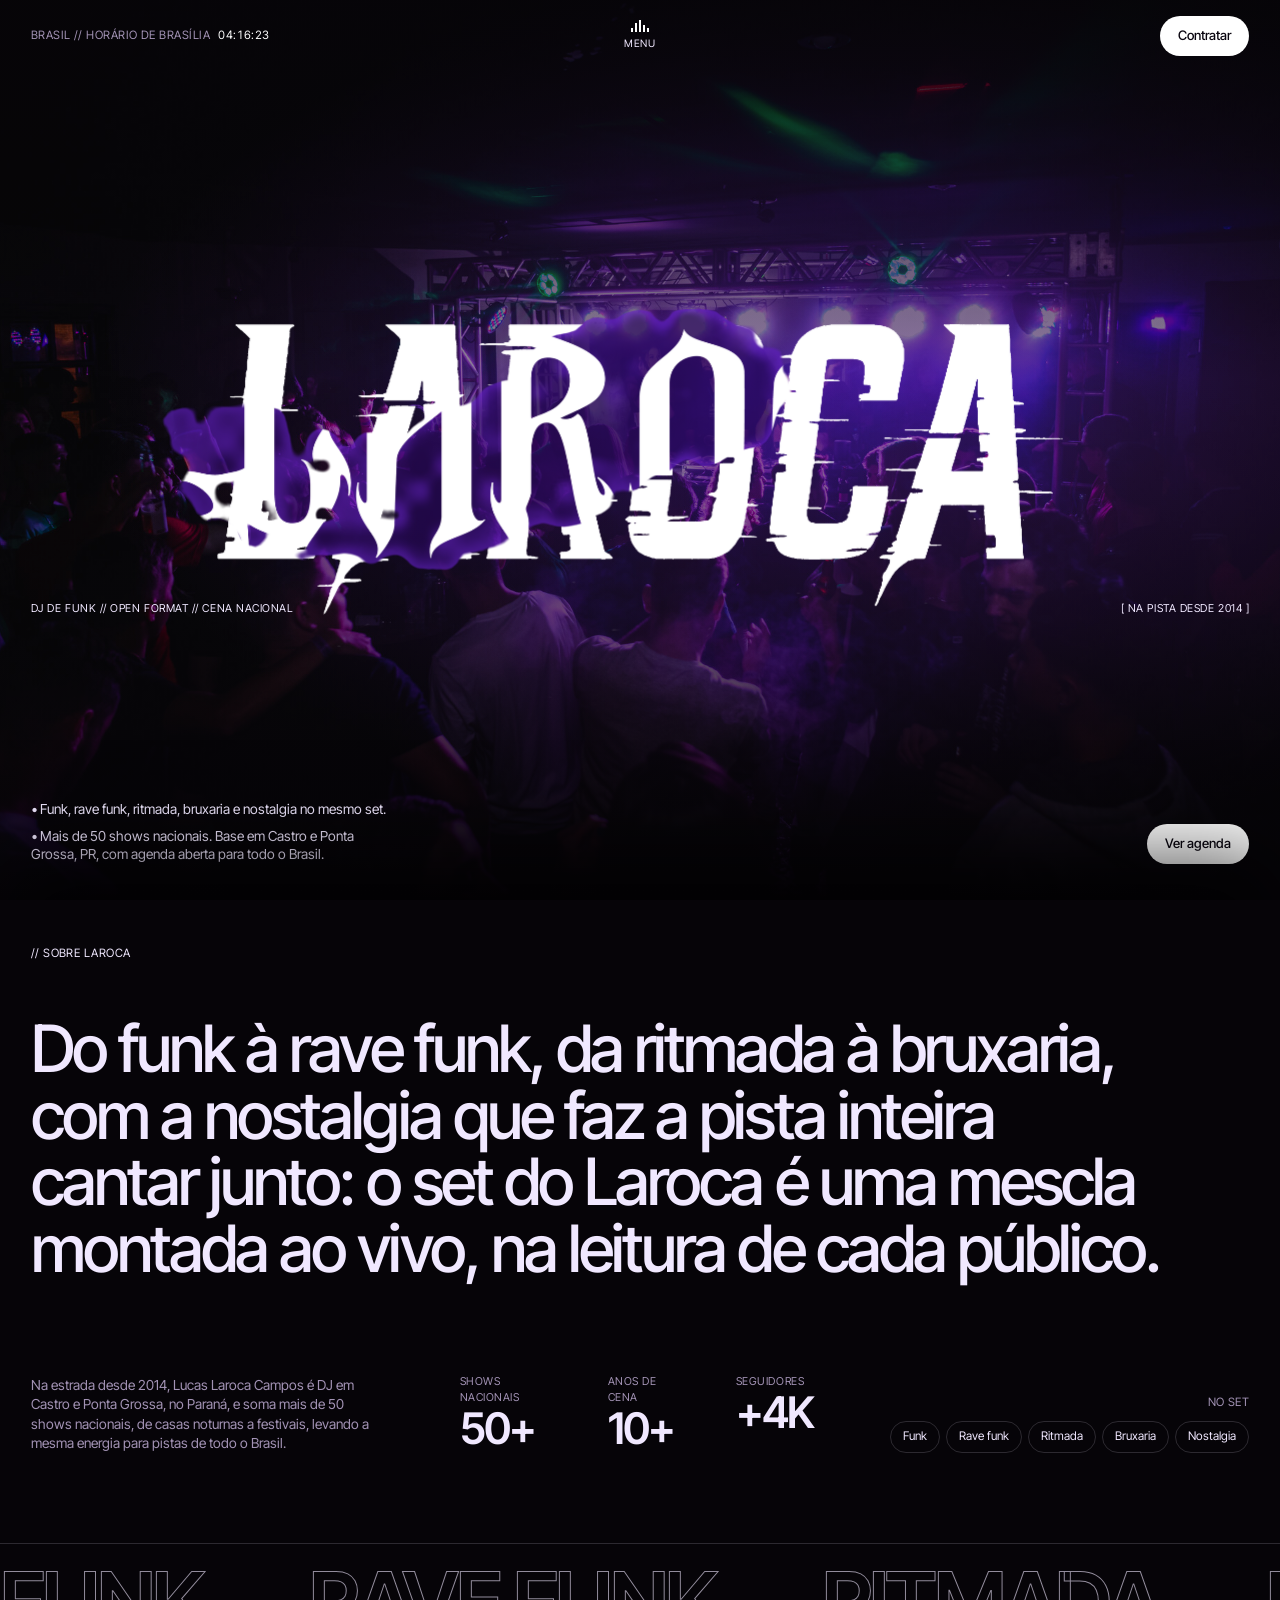
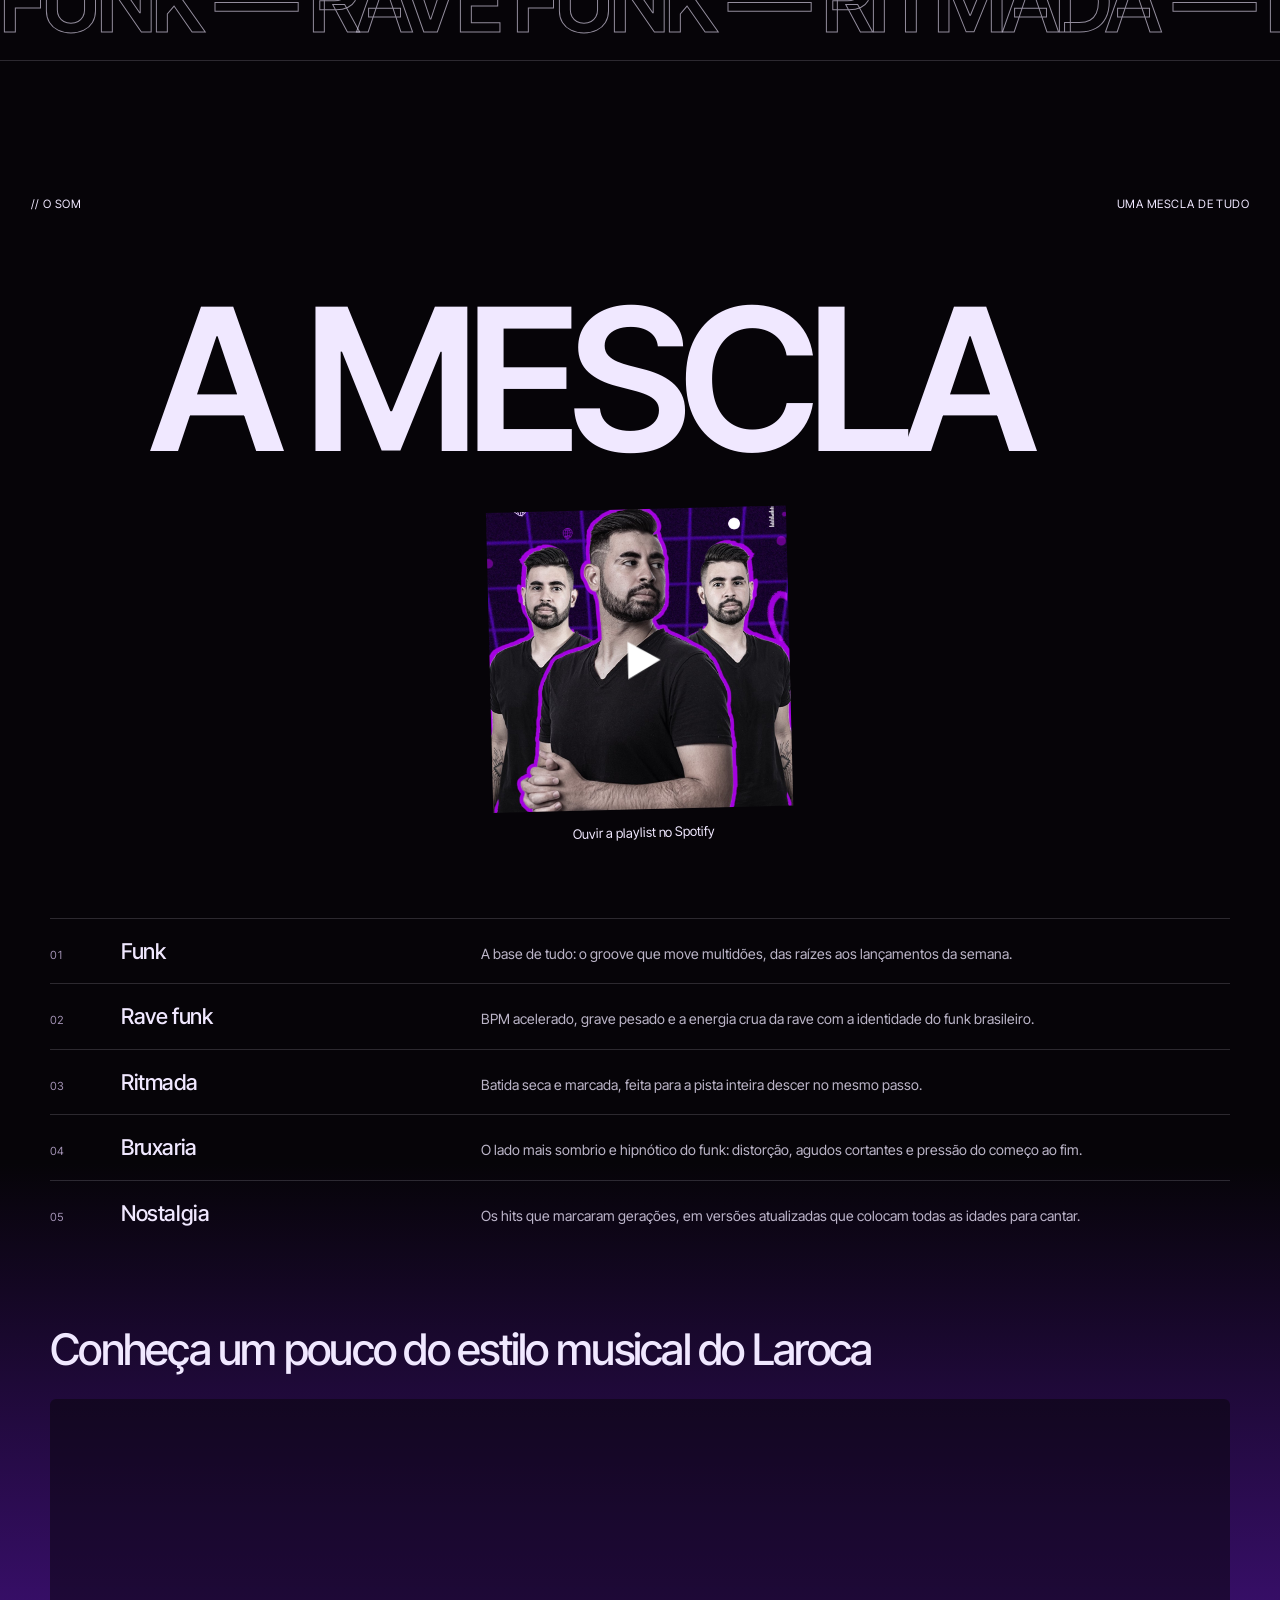
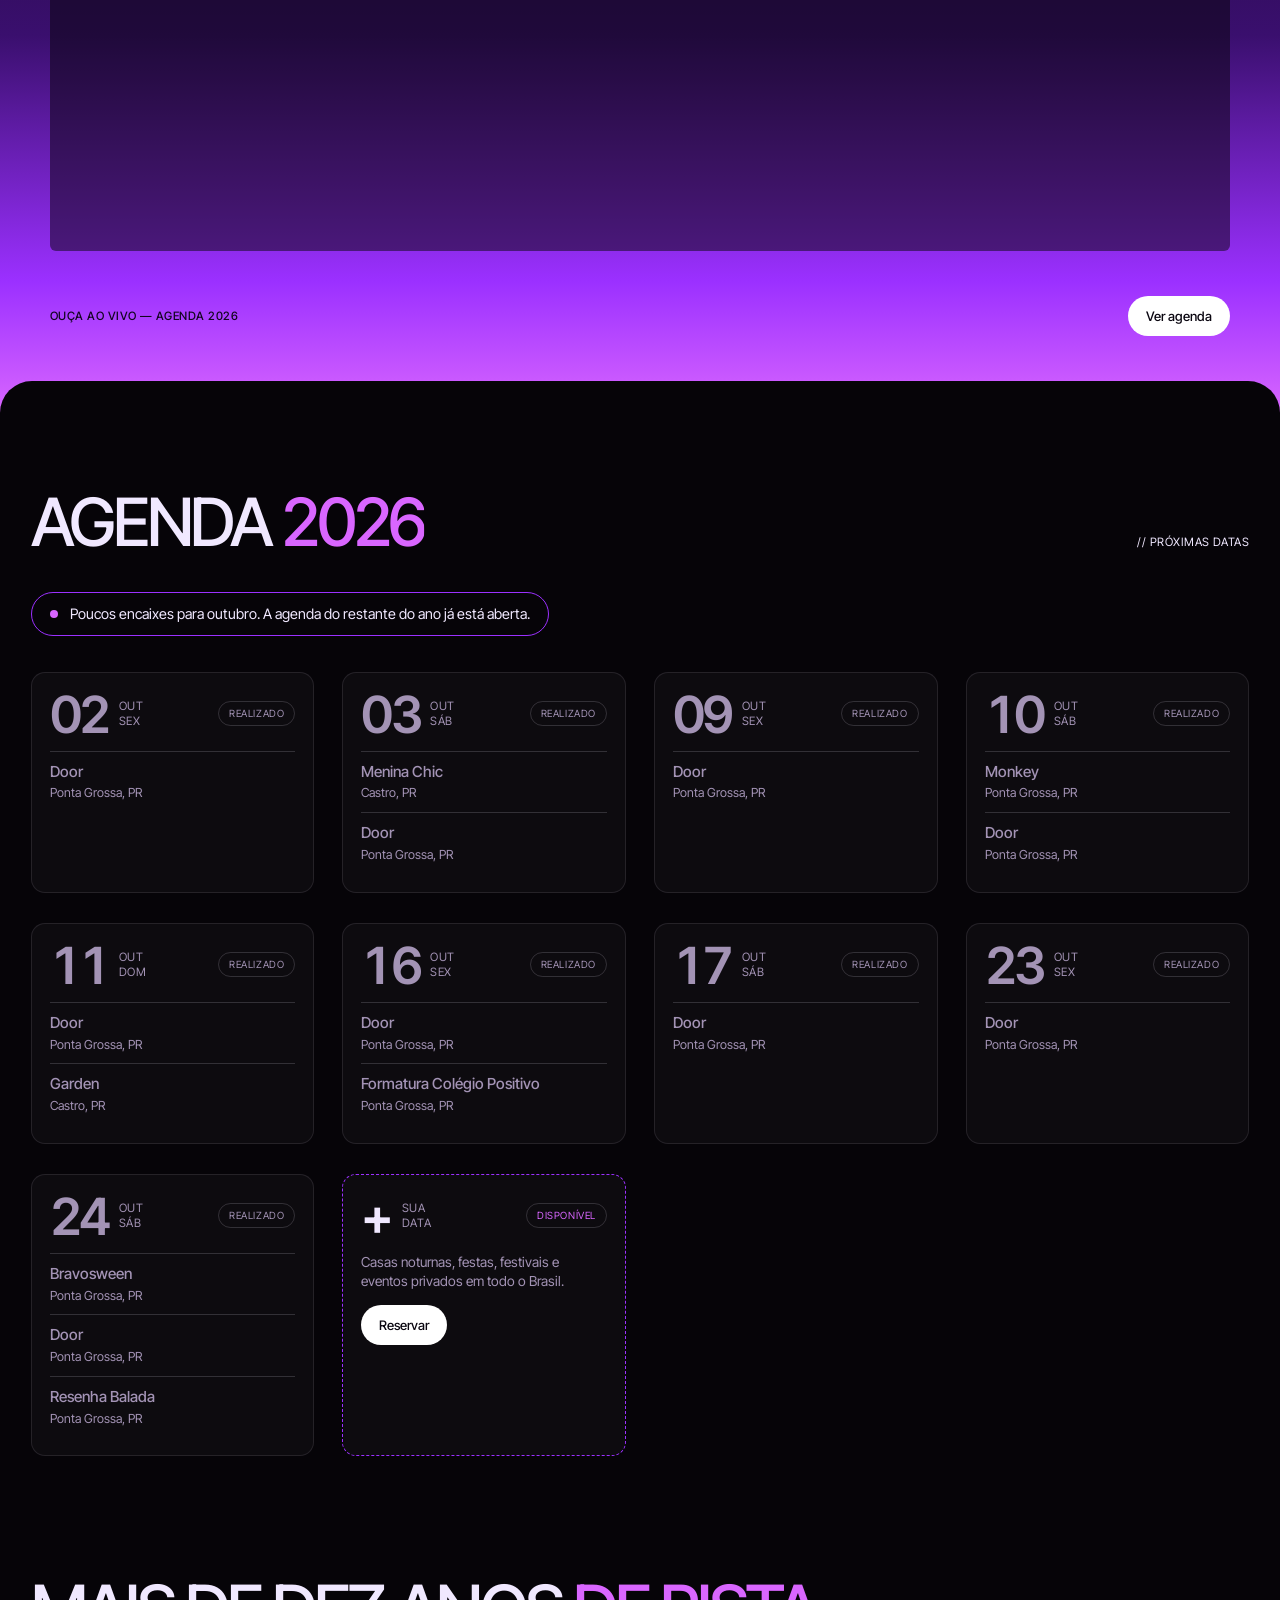
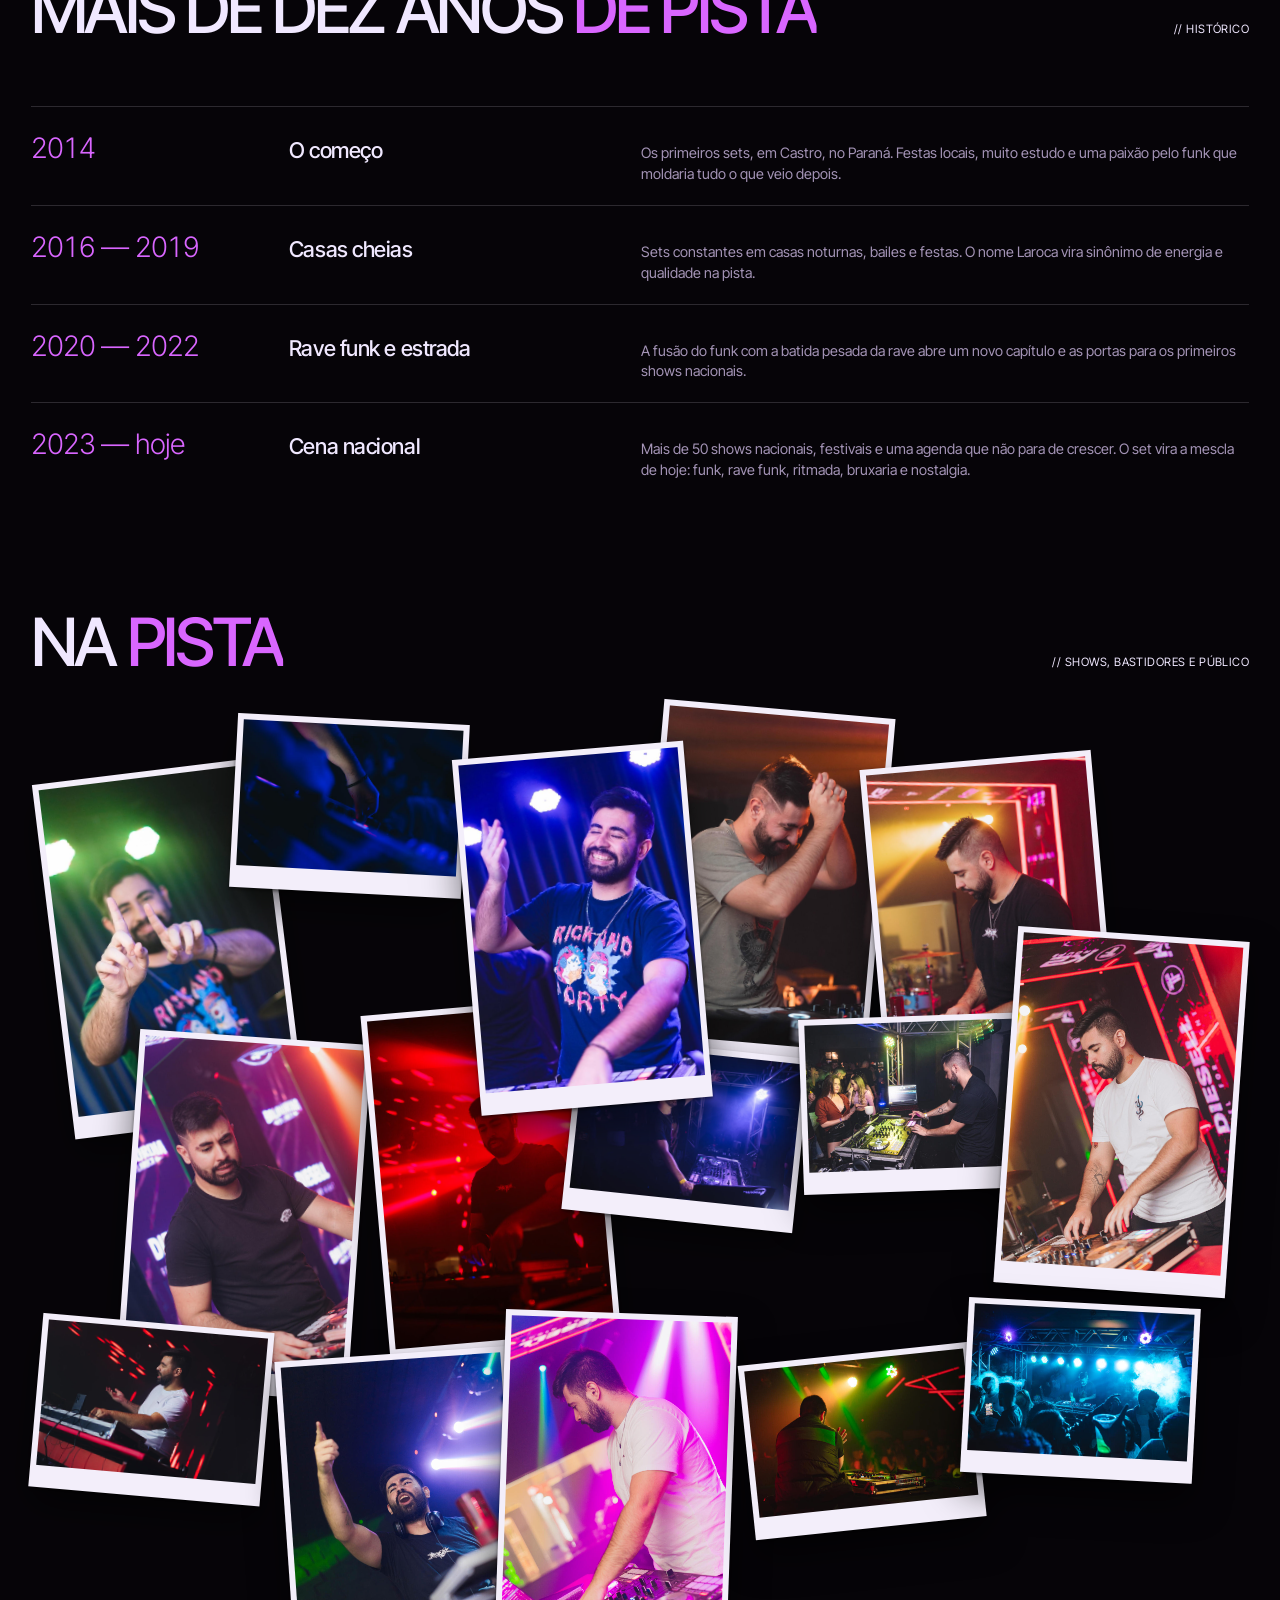
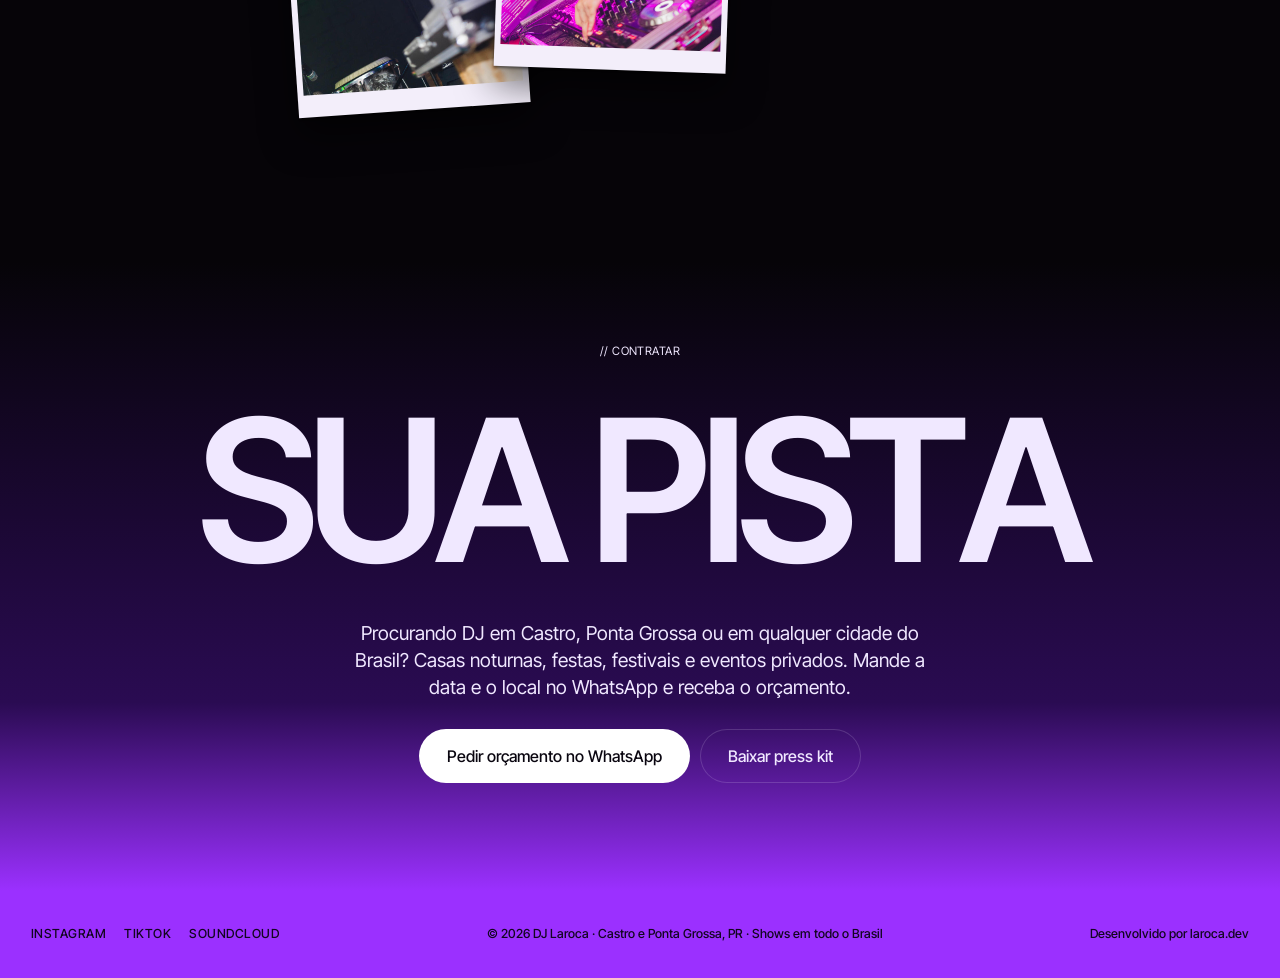
==== commit 498faa92: "fix(galeria): suaviza o glitch das datas e para as fotos de pularem no hover A foto levantada no hov" ====
--- a/index.html
+++ b/index.html
@@ -22,7 +22,7 @@
   <link rel="preconnect" href="https://fonts.gstatic.com" crossorigin>
   <link href="https://fonts.googleapis.com/css2?family=Inter+Tight:wght@300;400;500;600&display=swap" rel="stylesheet">
   <link rel="preload" as="image" href="assets/images/logo-glitch.webp">
-  <link rel="stylesheet" href="css/style.css?v=3.1.9">
+  <link rel="stylesheet" href="css/style.css?v=3.2.0">
   <script>document.documentElement.classList.add('js')</script>
   <script type="application/ld+json">
   {
@@ -240,7 +240,7 @@
   </dialog>
   <div class="cursor" aria-hidden="true"></div>
 
-  <script src="js/ink.js?v=3.1.9" defer></script>
-  <script src="js/main.js?v=3.1.9" defer></script>
+  <script src="js/ink.js?v=3.2.0" defer></script>
+  <script src="js/main.js?v=3.2.0" defer></script>
 </body>
 </html>
--- a/css/style.css
+++ b/css/style.css
@@ -195,21 +195,21 @@
 
 /* dia que já passou: o cartão inteiro falha (glitch), não só os textos */
 .dia.passou { border-color: rgba(240, 232, 255, .1); }
-.js .dia.passou.in { animation: linha-in .9s var(--ease) both, bloco-glitch 2.6s steps(1) infinite; animation-delay: calc(var(--k, 0) * 80ms), calc(var(--k, 0) * -.37s); }
-.dia.passou::before, .dia.passou::after { content: ''; position: absolute; inset: -1px; border: 1px solid var(--neon); border-radius: inherit; background: rgba(217, 102, 255, .1); pointer-events: none; clip-path: inset(0 0 100% 0); opacity: .7; animation: glitch-a 2.6s steps(1) infinite; animation-delay: calc(var(--k, 0) * -.37s); }
+.js .dia.passou.in { animation: linha-in .9s var(--ease) both, bloco-glitch 5.2s steps(1) infinite; animation-delay: calc(var(--k, 0) * 80ms), calc(var(--k, 0) * -.37s); }
+.dia.passou::before, .dia.passou::after { content: ''; position: absolute; inset: -1px; border: 1px solid var(--neon); border-radius: inherit; background: rgba(217, 102, 255, .1); pointer-events: none; clip-path: inset(0 0 100% 0); opacity: .7; animation: glitch-a 5.2s steps(1) infinite; animation-delay: calc(var(--k, 0) * -.37s); }
 .dia.passou::after { border-color: #fff; background: rgba(255, 255, 255, .07); animation-name: glitch-b; }
-@keyframes bloco-glitch { 0%, 66%, 100% { transform: none; filter: none; } 68% { transform: translateX(-4px) skewX(-3deg); filter: hue-rotate(30deg) contrast(1.2); } 72% { transform: translateX(4px); filter: none; } 76% { transform: translate(-3px, 1px) skewX(4deg); filter: brightness(1.35); } 80% { transform: translateX(5px) skewX(-2deg); filter: none; } 85% { transform: translateX(-3px); filter: saturate(1.6); } 90% { transform: translateX(2px); filter: none; } 94% { transform: none; } }
+@keyframes bloco-glitch { 0%, 84%, 100% { transform: none; filter: none; } 86% { transform: translateX(-2px) skewX(-1.5deg); filter: hue-rotate(20deg); } 89% { transform: translateX(2px); filter: none; } 92% { transform: translateX(-1px); filter: brightness(1.15); } 95% { transform: none; filter: none; } }
 /* e os textos também */
 .dia.passou :is(.dia-n, b) { color: var(--dim); }
 .dia.passou .dia-s { color: var(--dim); }
 .glitch { position: relative; display: inline-block; }
-.passou .glitch::before, .passou .glitch::after { content: attr(data-t); position: absolute; inset: 0; pointer-events: none; clip-path: inset(0 0 100% 0); animation: glitch-a 2.2s steps(1) infinite; animation-delay: calc(var(--k, 0) * -.31s); }
+.passou .glitch::before, .passou .glitch::after { content: attr(data-t); position: absolute; inset: 0; pointer-events: none; clip-path: inset(0 0 100% 0); animation: glitch-a 4.8s steps(1) infinite; animation-delay: calc(var(--k, 0) * -.31s); }
 .passou .glitch::before { color: var(--neon); text-shadow: -2px 0 var(--violet); }
 .passou .glitch::after { color: #fff; text-shadow: 2px 0 var(--neon); animation-name: glitch-b; }
-.passou .glitch { animation: glitch-c 2.2s steps(1) infinite; animation-delay: calc(var(--k, 0) * -.31s); }
-@keyframes glitch-a { 0%, 62%, 100% { clip-path: inset(0 0 100% 0); transform: none; } 64% { clip-path: inset(6% 0 60% 0); transform: translateX(-6px); } 68% { clip-path: inset(64% 0 4% 0); transform: translateX(6px); } 72% { clip-path: inset(30% 0 40% 0); transform: translateX(-5px) skewX(-22deg); } 76% { clip-path: inset(80% 0 0 0); transform: translateX(8px); } 80% { clip-path: inset(12% 0 70% 0); transform: translateX(-8px) skewX(16deg); } 84% { clip-path: inset(46% 0 24% 0); transform: translateX(5px); } 88% { clip-path: inset(0 0 82% 0); transform: translateX(-4px); } 92% { clip-path: inset(58% 0 18% 0); transform: translateX(6px) skewX(-10deg); } }
-@keyframes glitch-b { 0%, 63%, 100% { clip-path: inset(0 0 100% 0); transform: none; } 66% { clip-path: inset(50% 0 26% 0); transform: translateX(6px); } 70% { clip-path: inset(2% 0 82% 0); transform: translateX(-6px); } 74% { clip-path: inset(68% 0 10% 0); transform: translateX(5px) skewX(18deg); } 78% { clip-path: inset(20% 0 62% 0); transform: translateX(-8px); } 82% { clip-path: inset(74% 0 4% 0); transform: translateX(7px); } 86% { clip-path: inset(36% 0 44% 0); transform: translateX(-5px) skewX(-14deg); } 90% { clip-path: inset(88% 0 0 0); transform: translateX(4px); } }
-@keyframes glitch-c { 0%, 62%, 100% { opacity: 1; transform: none; } 66% { opacity: .5; transform: translateX(2px) skewX(-5deg); } 72% { opacity: .95; transform: translateX(-2px); } 78% { opacity: .4; transform: translateX(2px) skewX(6deg); } 84% { opacity: .85; transform: none; } 90% { opacity: .6; } }
+.passou .glitch { animation: glitch-c 4.8s steps(1) infinite; animation-delay: calc(var(--k, 0) * -.31s); }
+@keyframes glitch-a { 0%, 82%, 100% { clip-path: inset(0 0 100% 0); transform: none; } 84% { clip-path: inset(6% 0 60% 0); transform: translateX(-3px); } 87% { clip-path: inset(64% 0 4% 0); transform: translateX(3px); } 90% { clip-path: inset(30% 0 40% 0); transform: translateX(-2px) skewX(-8deg); } 93% { clip-path: inset(80% 0 0 0); transform: translateX(3px); } 96% { clip-path: inset(0 0 100% 0); transform: none; } }
+@keyframes glitch-b { 0%, 83%, 100% { clip-path: inset(0 0 100% 0); transform: none; } 85% { clip-path: inset(50% 0 26% 0); transform: translateX(3px); } 88% { clip-path: inset(2% 0 82% 0); transform: translateX(-3px); } 91% { clip-path: inset(68% 0 10% 0); transform: translateX(2px) skewX(6deg); } 94% { clip-path: inset(20% 0 62% 0); transform: translateX(-3px); } 97% { clip-path: inset(0 0 100% 0); transform: none; } }
+@keyframes glitch-c { 0%, 82%, 100% { opacity: 1; transform: none; } 85% { opacity: .7; transform: translateX(1px) skewX(-2deg); } 89% { opacity: .95; transform: translateX(-1px); } 93% { opacity: .75; transform: none; } 96% { opacity: 1; } }
 .aviso { display: inline-flex; align-items: center; gap: 12px; margin-top: clamp(24px, 4vh, 40px); padding: 10px 18px; border: 1px solid var(--violet); border-radius: 99px; font-size: .9rem; }
 .aviso[hidden] { display: none; }
 .aviso::before { content: ''; flex: none; width: 8px; height: 8px; border-radius: 50%; background: var(--neon); animation: pisca 1.4s ease-in-out infinite alternate; }
@@ -250,10 +250,12 @@
 .slot:nth-child(14) { left: 58%; top: 61%; --r: -6deg; }
 .slot:nth-child(15) { left: 77%; top: 56%; --r: 3deg; }
 .slot:hover, .slot:focus-within { rotate: 0deg; translate: 0 -10px; z-index: 999 !important; }
+/* área de toque maior enquanto levantada: sem ela a foto sai de baixo do cursor, perde o hover e fica pulando */
+.slot:hover .foto:not(.sai)::after { content: ''; position: absolute; inset: -24px; }
 .foto { position: absolute; left: 0; top: 0; width: 100%; padding: 6px 6px 22px; background: #f3eefa; box-shadow: 0 2px 3px rgba(0, 0, 0, .5), 0 18px 36px rgba(0, 0, 0, .55); transition: opacity .8s; }
 .foto img { width: 100%; height: auto; }
 .foto.entra { animation: joga .75s var(--ease) both; }
-.foto.sai { opacity: 0; pointer-events: none; }
+.foto.sai { opacity: 0; pointer-events: none; transition-duration: .4s; }
 @keyframes joga { from { opacity: 0; transform: translate(6%, -22%) scale(1.22) rotate(9deg); } 60% { opacity: 1; } }
 .visor { position: fixed; inset: 0; width: 100vw; height: 100dvh; max-width: none; max-height: none; border: 0; background: rgba(6, 4, 8, .94); color: #fff; }
 .visor[open] { display: grid; place-items: center; }
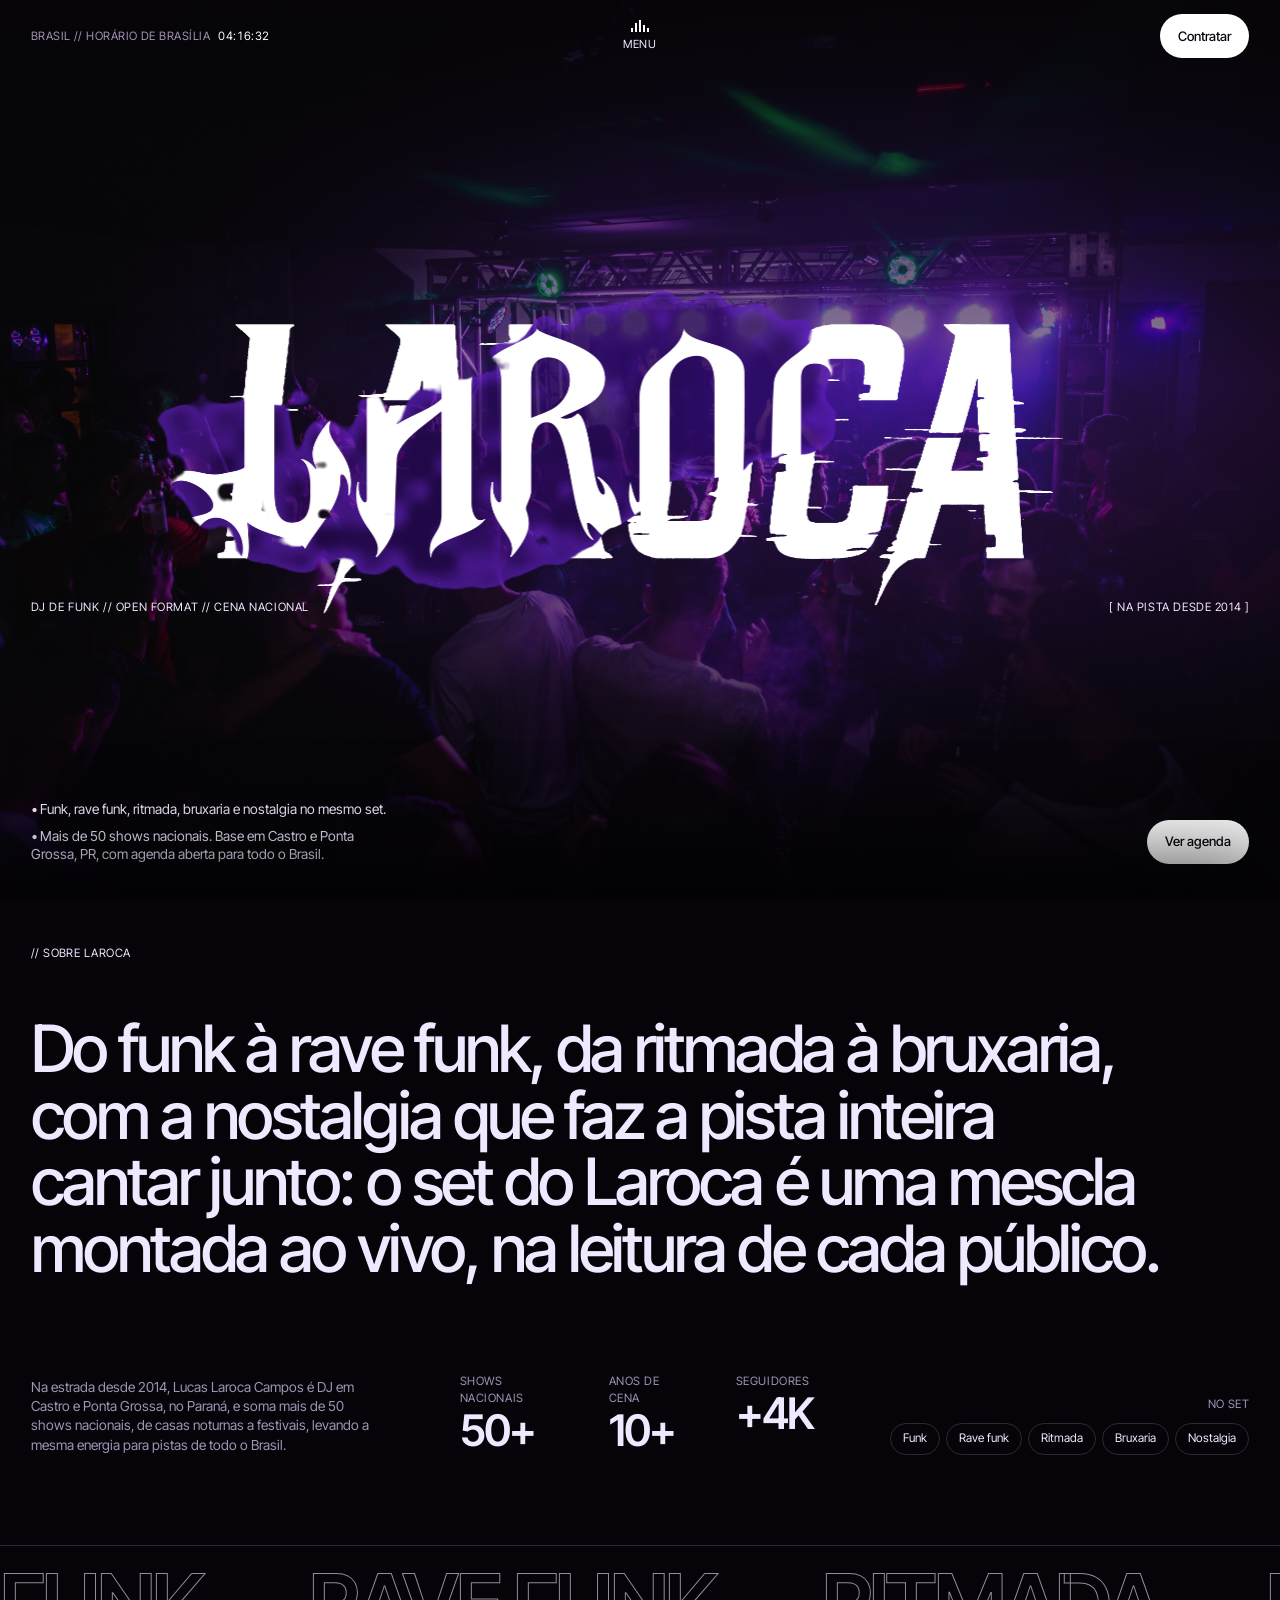
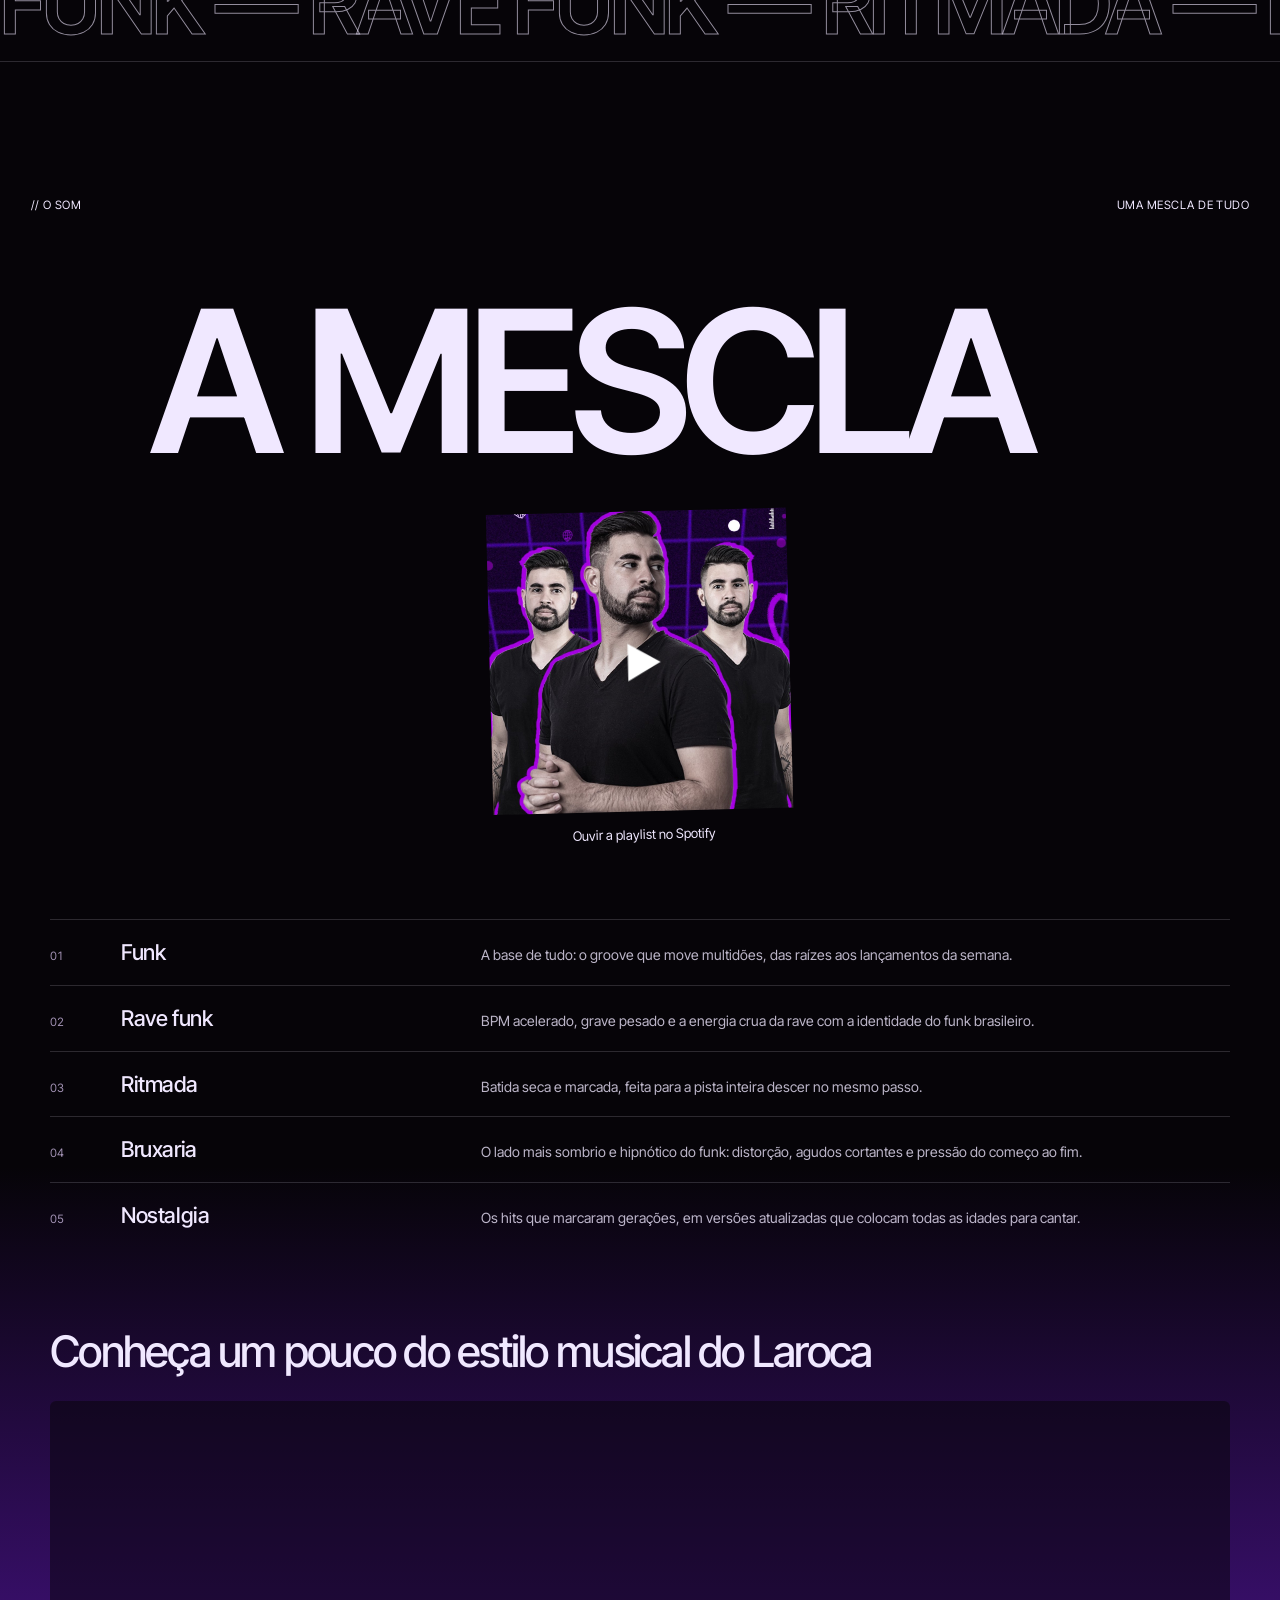
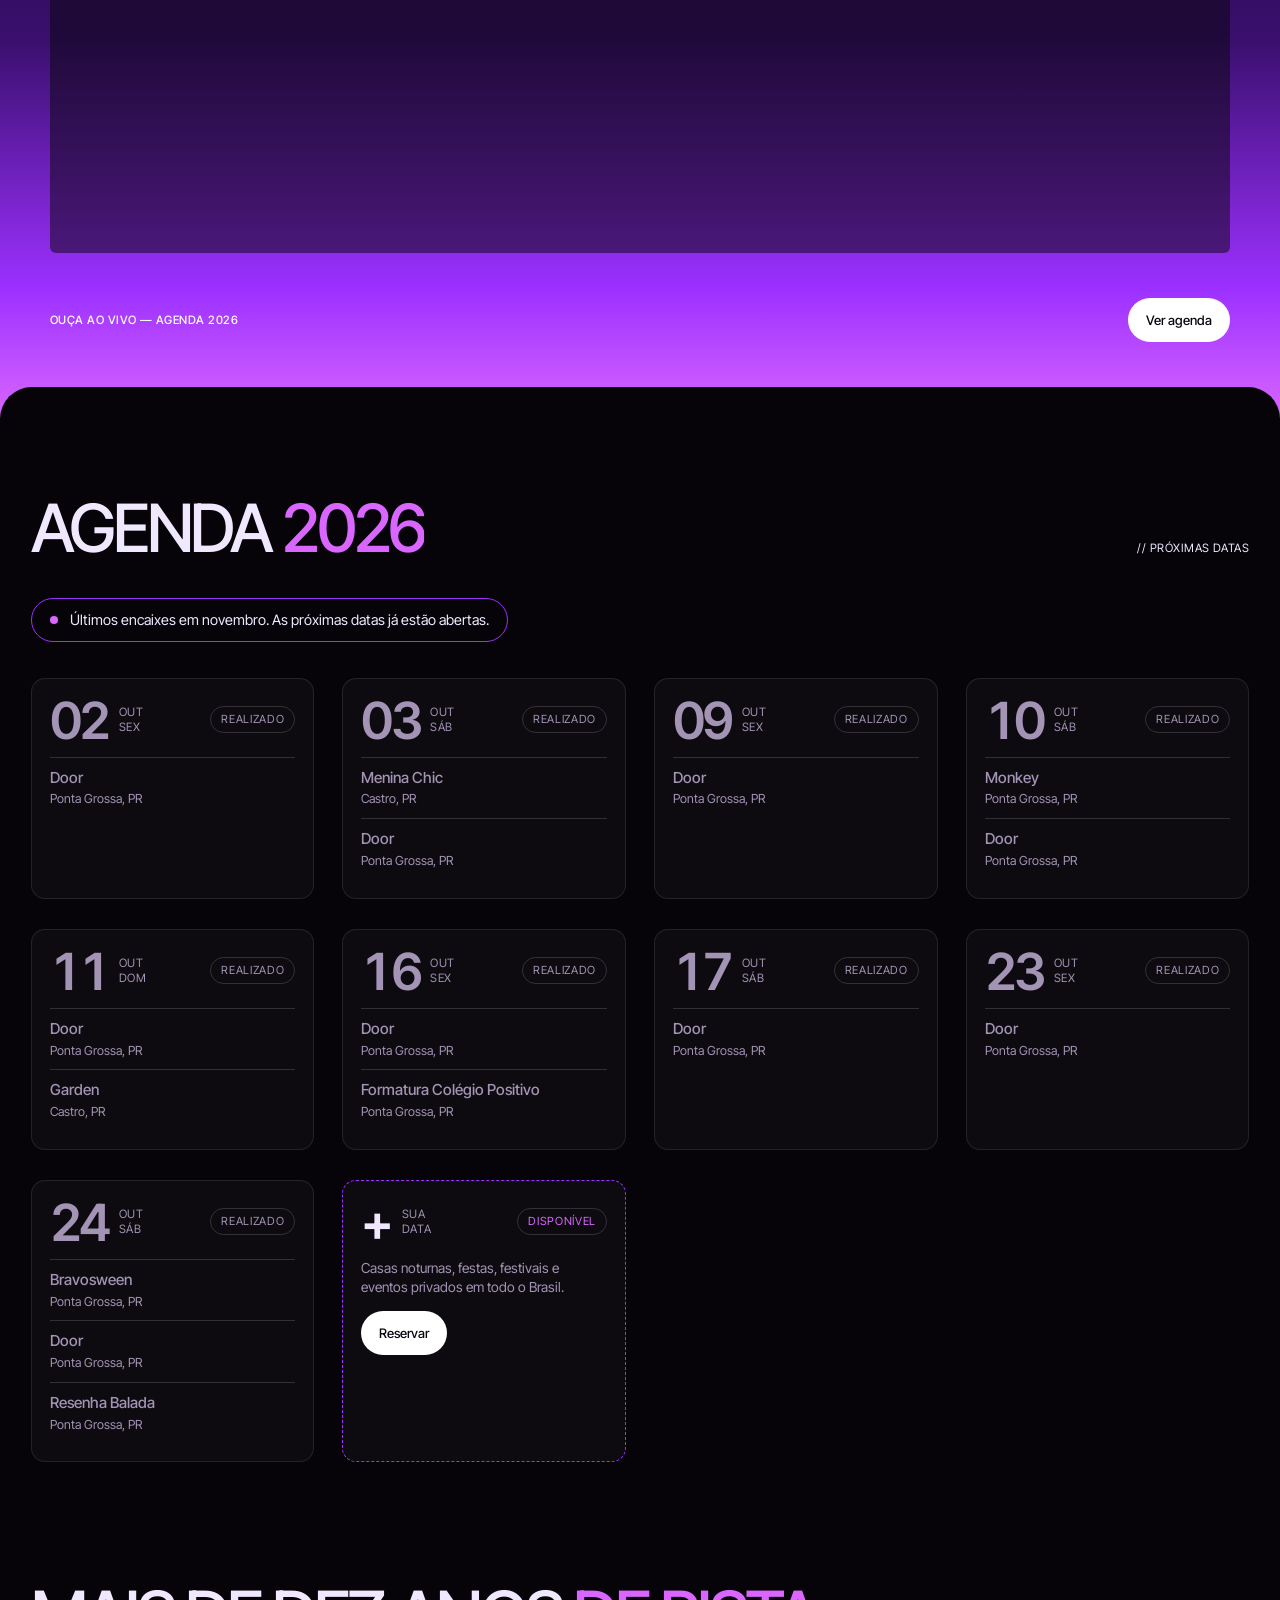
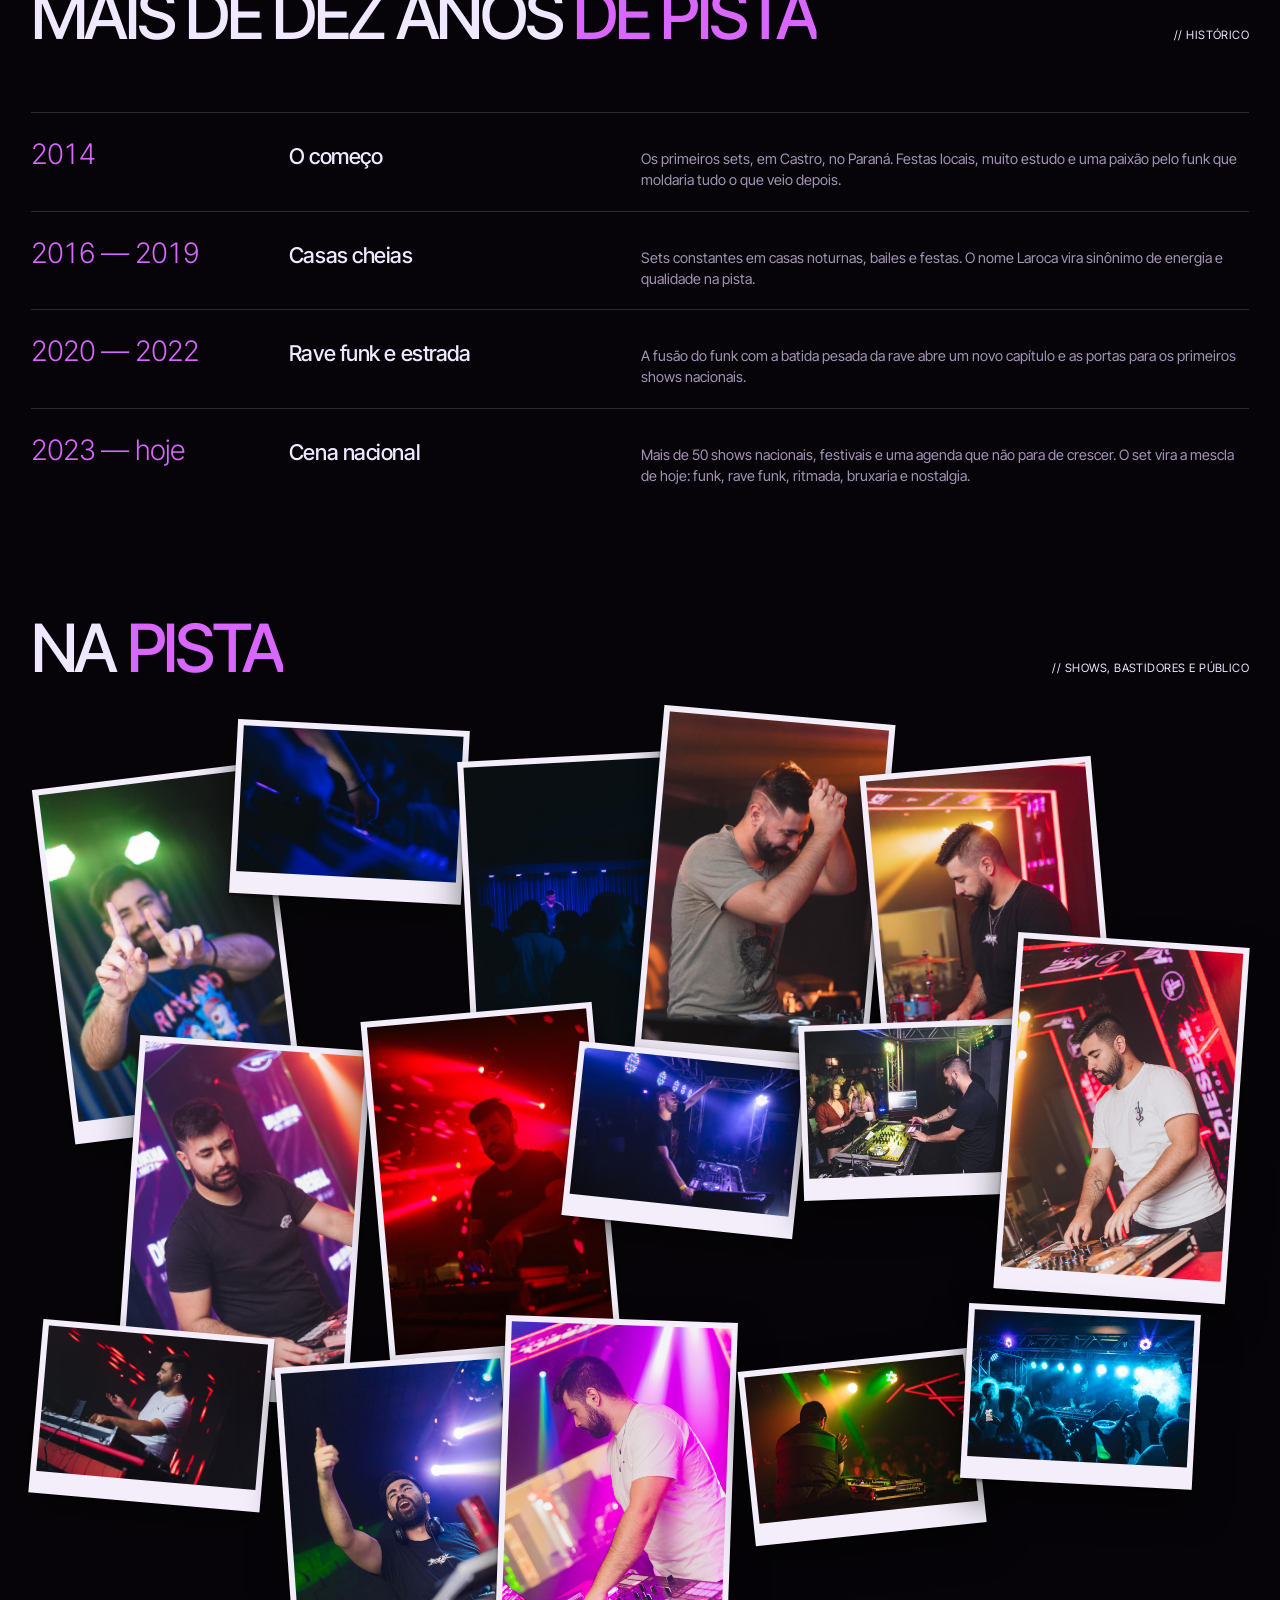
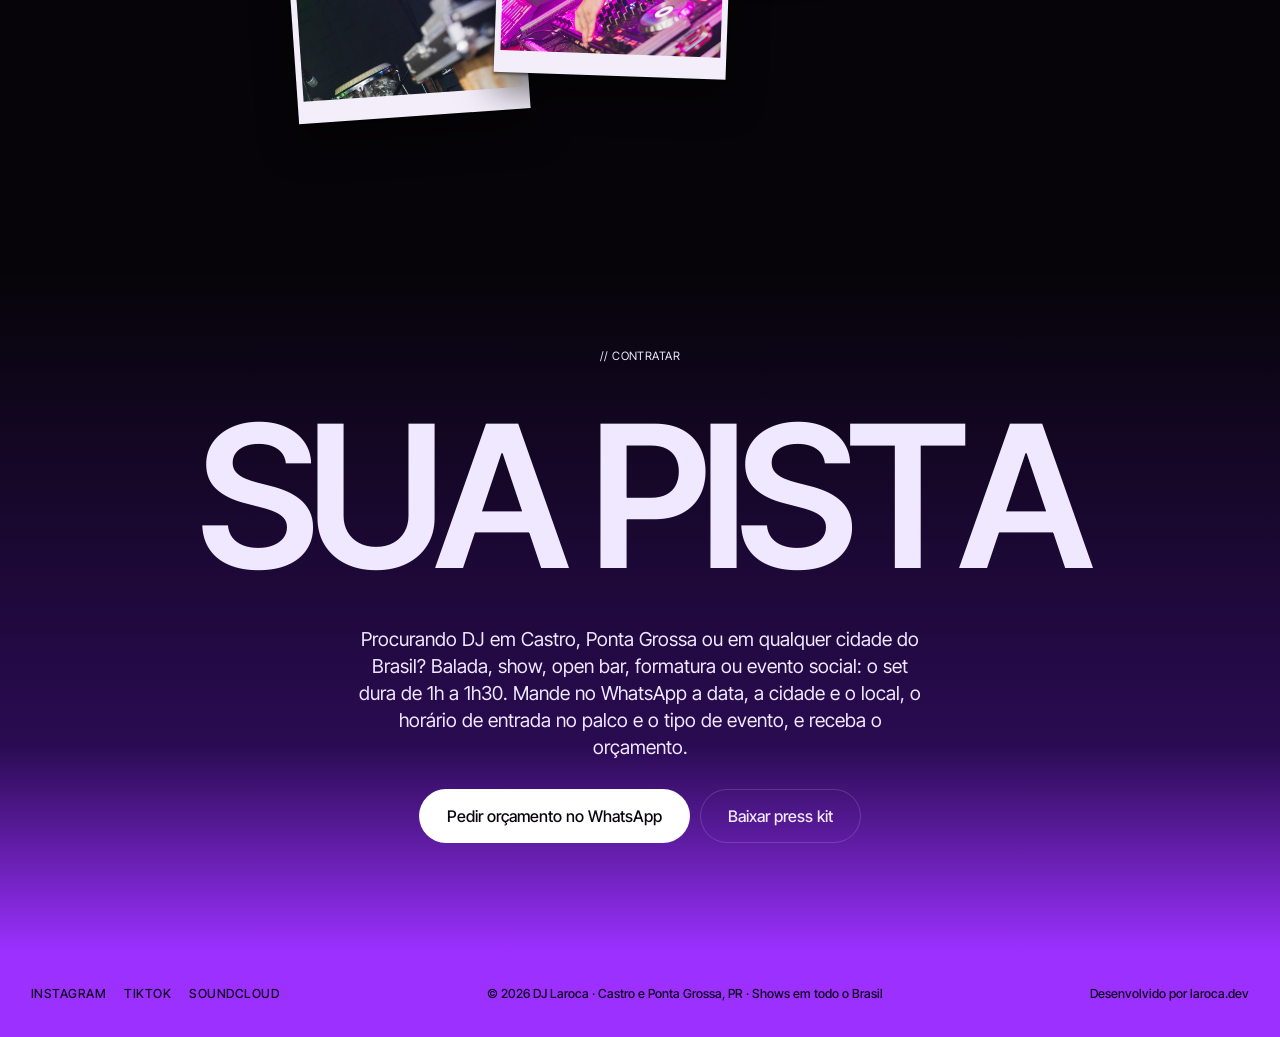
==== commit 6c39b0f1: "feat(contato): orienta o contratante e atualiza o aviso da agenda Texto de contato com tipos de even" ====
--- a/index.html
+++ b/index.html
@@ -213,9 +213,9 @@
       <div class="wrap">
         <p class="tag">// Contratar</p>
         <h2 class="mega" data-split="chars" data-scrub>Sua pista</h2>
-        <p class="contato-txt">Procurando DJ em Castro, Ponta Grossa ou em qualquer cidade do Brasil? Casas noturnas, festas, festivais e eventos privados. Mande a data e o local no WhatsApp e receba o orçamento.</p>
+        <p class="contato-txt">Procurando DJ em Castro, Ponta Grossa ou em qualquer cidade do Brasil? Balada, show, open bar, formatura ou evento social: o set dura de 1h a 1h30. Mande no WhatsApp a data, a cidade e o local, o horário de entrada no palco e o tipo de evento, e receba o orçamento.</p>
         <div class="contato-acoes">
-          <a class="pill pill-lg" href="https://wa.me/5542999884992?text=Ol%C3%A1%20DJ%20Laroca!%20Gostaria%20de%20solicitar%20um%20or%C3%A7amento%20para%20contrata%C3%A7%C3%A3o.%20Poderia%20me%20passar%20mais%20informa%C3%A7%C3%B5es%3F" target="_blank" rel="noopener">Pedir orçamento no WhatsApp</a>
+          <a class="pill pill-lg" href="https://wa.me/5542999884992?text=Ol%C3%A1%20DJ%20Laroca%21%20Gostaria%20de%20um%20or%C3%A7amento.%0AData%3A%0ACidade%20e%20local%3A%0AHor%C3%A1rio%20de%20entrada%20no%20palco%3A%0ATipo%20de%20evento%3A" target="_blank" rel="noopener">Pedir orçamento no WhatsApp</a>
           <a class="pill pill-linha pill-lg" href="https://drive.google.com/drive/folders/1-Q24FeenKm2wEL18yjUqsuF2Bwv3JcTO?usp=drive_link" target="_blank" rel="noopener">Baixar press kit</a>
         </div>
       </div>
--- a/css/style.css
+++ b/css/style.css
@@ -32,7 +32,7 @@
 .row-tags { display: flex; justify-content: space-between; align-items: baseline; gap: 16px; flex-wrap: wrap; }
 
 .pill {
-  display: inline-flex; align-items: center; justify-content: center; min-height: 40px; padding: 0 18px;
+  display: inline-flex; align-items: center; justify-content: center; min-height: 44px; padding: 0 18px;
   border-radius: 99px; background: #fff; color: #0a0610; font-size: .82rem; font-weight: 500; white-space: nowrap;
   transition: background .25s, color .25s, transform .25s var(--ease);
 }
@@ -55,7 +55,7 @@
 .rolou .top-clock { opacity: 0; }
 .top-clock span { color: #fff; font-variant-numeric: tabular-nums; margin-left: .4em; }
 .top > .pill { justify-self: end; }
-.top-menu { display: grid; justify-items: center; gap: 4px; min-width: 56px; min-height: 44px; font-size: .64rem; letter-spacing: .08em; text-transform: uppercase; mix-blend-mode: difference; }
+.top-menu { display: grid; justify-items: center; gap: 4px; min-width: 56px; min-height: 44px; font-size: .7rem; letter-spacing: .08em; text-transform: uppercase; mix-blend-mode: difference; }
 .top-menu { padding: 6px 14px; border-radius: 99px; transition: background .3s; }
 .rolou .top-menu { mix-blend-mode: normal; background: rgba(6, 4, 8, .7); -webkit-backdrop-filter: blur(10px); backdrop-filter: blur(10px); }
 .bars { display: flex; align-items: flex-end; gap: 2px; height: 12px; }
@@ -99,7 +99,7 @@
 .logo-slot { position: relative; width: min(100%, 1060px, 76vw); margin: auto auto 0; aspect-ratio: 2048 / 590; }
 .logo-slot img { position: absolute; left: 0; top: 50%; width: 100%; max-width: none; height: auto; transform: translateY(-50%); }
 .ink-on .logo-slot img { opacity: 0; }
-.hero-tags { display: flex; justify-content: space-between; gap: 4px 16px; white-space: nowrap; margin-top: clamp(8px, 2vh, 20px); font-size: .68rem; letter-spacing: .05em; text-transform: uppercase; }
+.hero-tags { display: flex; justify-content: space-between; gap: 4px 16px; white-space: nowrap; margin-top: clamp(8px, 2vh, 20px); font-size: .72rem; letter-spacing: .05em; text-transform: uppercase; }
 .hero-foot { margin-top: auto; display: flex; justify-content: space-between; align-items: flex-end; gap: 20px; }
 .hero-foot ul { max-width: 26em; font-size: .86rem; line-height: 1.35; display: grid; gap: 8px; }
 .hero-foot li::before { content: '• '; }
@@ -110,7 +110,7 @@
 .sobre-foot { margin-top: clamp(48px, 10vh, 120px); display: grid; grid-template-columns: minmax(0, 22em) 1fr auto; gap: 32px clamp(24px, 6vw, 96px); align-items: end; }
 .sobre-foot > p { font-size: .86rem; color: var(--dim); line-height: 1.4; }
 .stats { display: flex; gap: clamp(20px, 4vw, 64px); }
-.stats dt { font-size: .68rem; letter-spacing: .05em; text-transform: uppercase; color: var(--dim); }
+.stats dt { font-size: .72rem; letter-spacing: .05em; text-transform: uppercase; color: var(--dim); }
 .stats dd { font-size: clamp(1.8rem, 3.4vw, 3.2rem); font-weight: 600; letter-spacing: -.04em; line-height: 1.1; }
 .chips { text-align: right; color: var(--dim); }
 .chips ul { display: flex; gap: 6px; margin-top: 10px; justify-content: flex-end; flex-wrap: wrap; }
@@ -129,13 +129,13 @@
 .faixas { margin: clamp(48px, 9vh, 96px) auto 0; max-width: 1180px; }
 .faixas li { display: grid; grid-template-columns: 3.2em minmax(9em, 1fr) minmax(0, 2.2fr); gap: 4px 20px; align-items: baseline; padding: 16px 0; border-top: 1px solid var(--line); transition: padding .4s var(--ease), background .3s; }
 .faixas li:hover { padding-inline: 14px; background: rgba(240, 232, 255, .05); }
-.faixas span { font-size: .7rem; color: var(--dim); font-variant-numeric: tabular-nums; }
+.faixas span { font-size: .72rem; color: var(--dim); font-variant-numeric: tabular-nums; }
 .faixas h3 { font-size: clamp(1.05rem, 1.7vw, 1.5rem); font-weight: 500; letter-spacing: -.02em; }
 .faixas p { font-size: .88rem; color: rgba(240, 232, 255, .78); line-height: 1.4; }
 .player-titulo { max-width: 1180px; margin: clamp(48px, 9vh, 96px) auto 0; font-size: clamp(1.5rem, 3.4vw, 3rem); font-weight: 500; letter-spacing: -.04em; line-height: 1.05; text-wrap: balance; }
 .player-titulo + .player { margin-top: clamp(18px, 3vh, 32px); }
 .player { display: block; width: 100%; max-width: 1180px; margin: clamp(32px, 6vh, 64px) auto 0; border: 0; border-radius: 6px; background: rgba(6, 4, 8, .5); }
-.som-foot { max-width: 1180px; margin: clamp(28px, 5vh, 48px) auto 0; align-items: center; color: #12051f; font-weight: 500; }
+.som-foot { max-width: 1180px; margin: clamp(28px, 5vh, 48px) auto 0; align-items: center; color: #fff; font-weight: 500; }
 
 /* ---------- Agenda, histórico ---------- */
 .agenda, .historico, .galeria { padding-block: clamp(64px, 12vh, 130px) 0; }
@@ -157,7 +157,7 @@
 .dia header { display: flex; align-items: center; flex-wrap: wrap; gap: 8px 10px; }
 .dia-n { font-size: clamp(2.6rem, 4vw, 3.6rem); font-weight: 600; letter-spacing: -.05em; line-height: .9; font-variant-numeric: tabular-nums; }
 .dia-m { font-size: .72rem; letter-spacing: .05em; text-transform: uppercase; color: var(--dim); white-space: pre-line; line-height: 1.25; }
-.dia-s { margin-left: auto; padding: 4px 10px; border: 1px solid var(--line); border-radius: 99px; font-size: .62rem; letter-spacing: .06em; text-transform: uppercase; color: var(--neon); white-space: nowrap; }
+.dia-s { margin-left: auto; padding: 4px 10px; border: 1px solid var(--line); border-radius: 99px; font-size: .7rem; letter-spacing: .06em; text-transform: uppercase; color: var(--neon); white-space: nowrap; }
 /* sempre o local em cima e a cidade embaixo */
 .dia li { display: grid; justify-items: start; gap: 1px; padding: 9px 0; border-top: 1px solid var(--line); font-size: .95rem; }
 .dia b { font-weight: 500; }
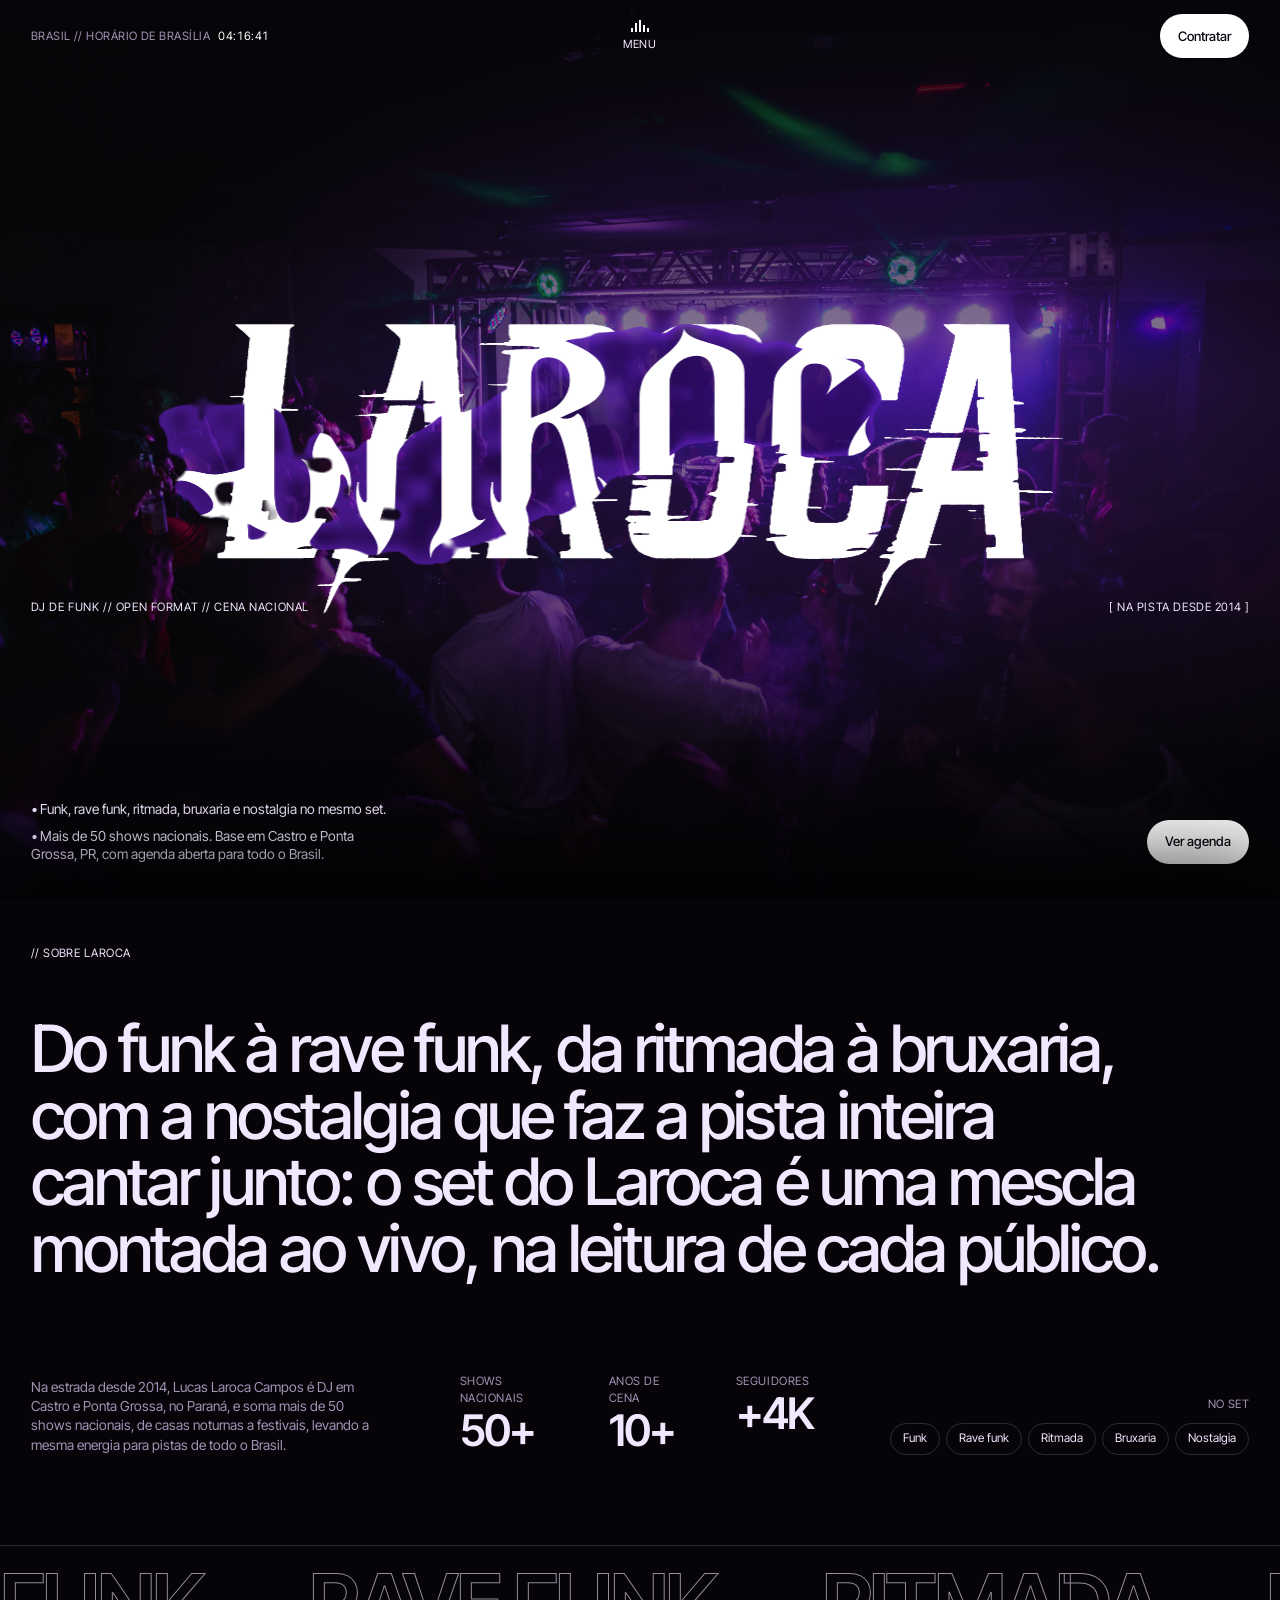
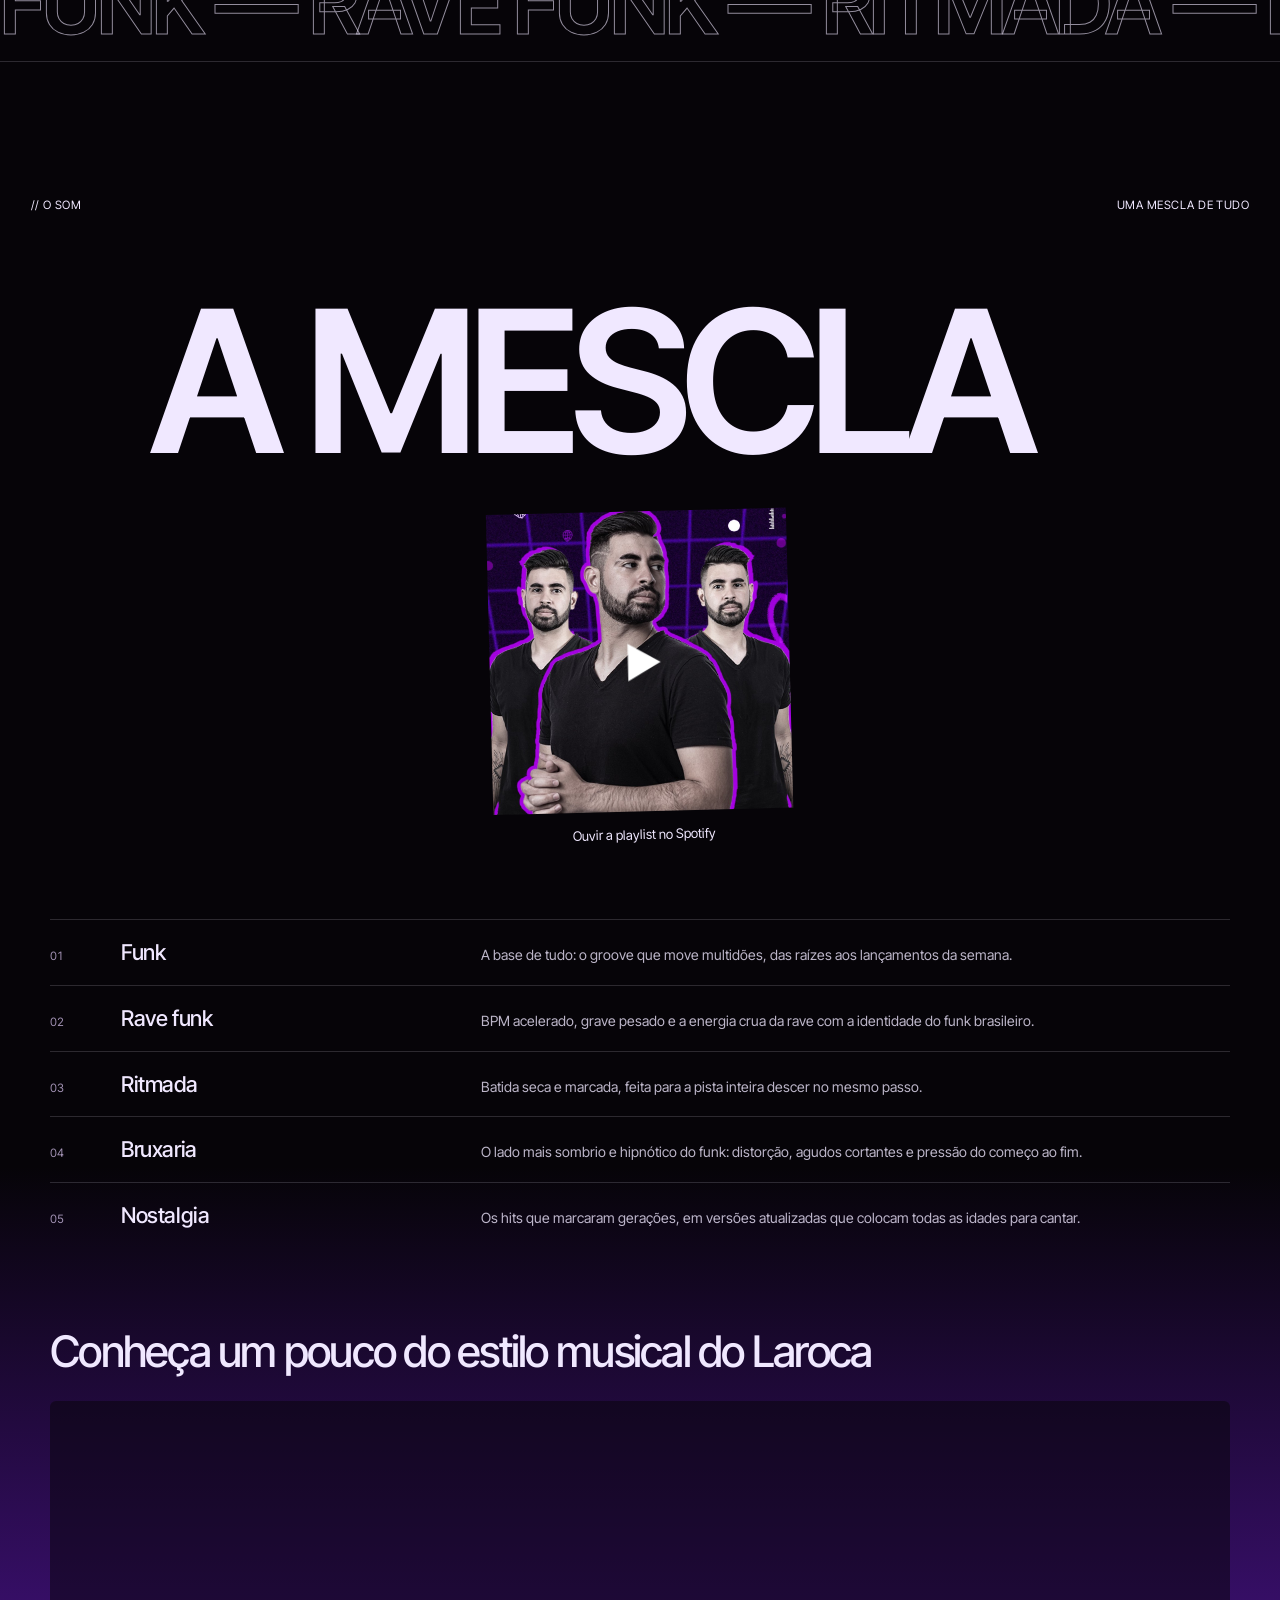
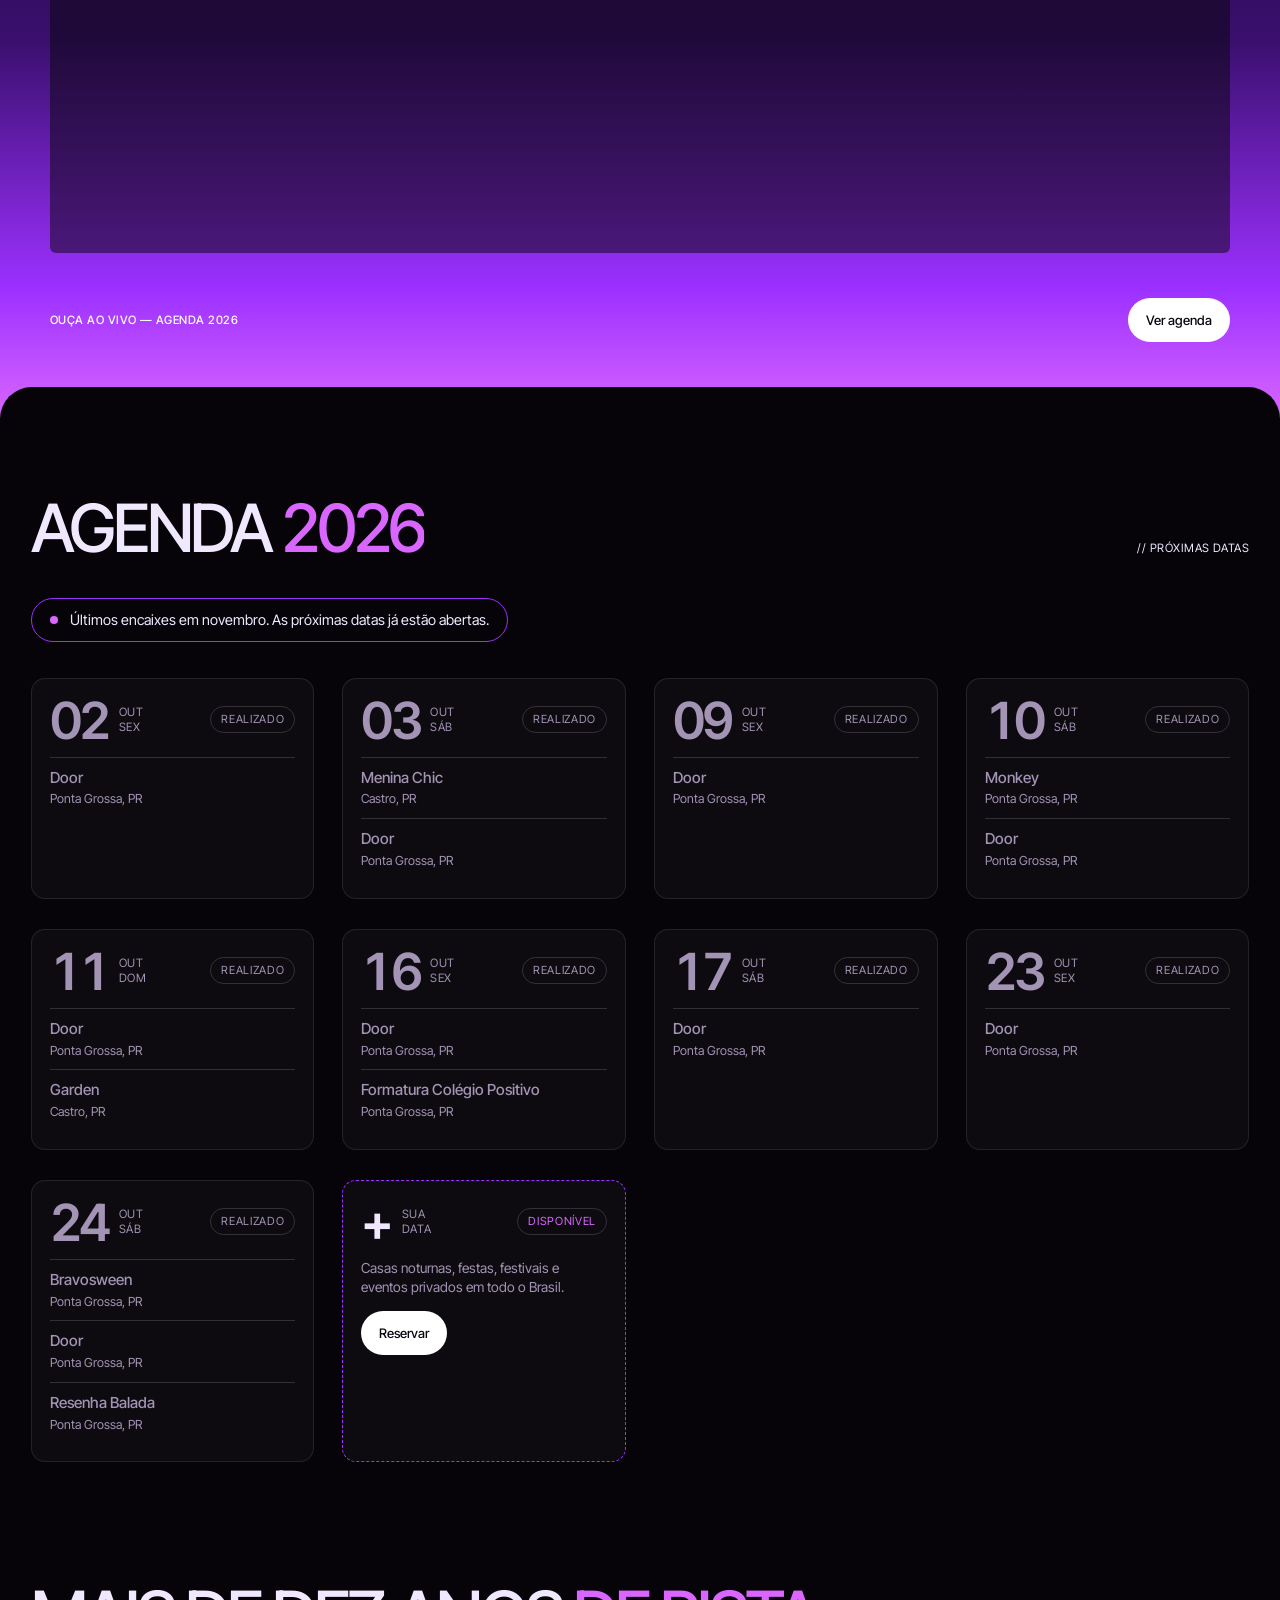
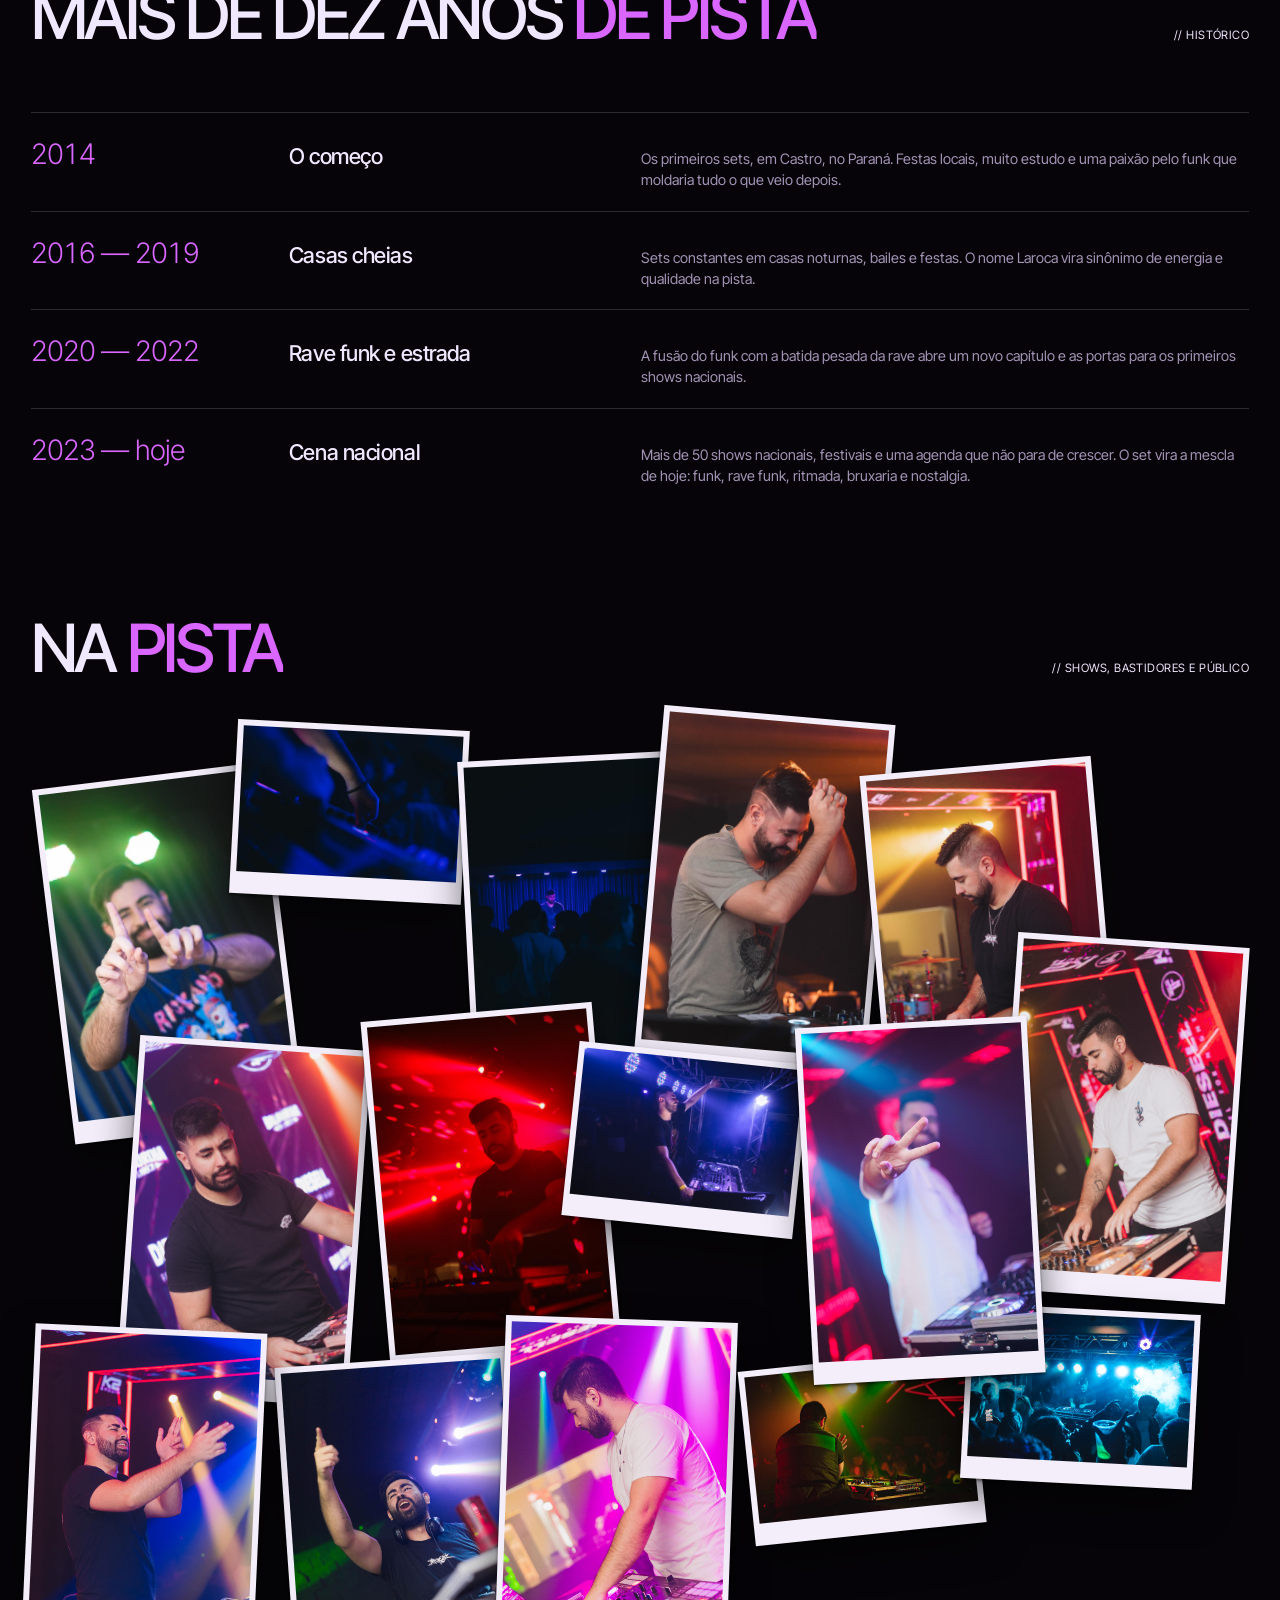
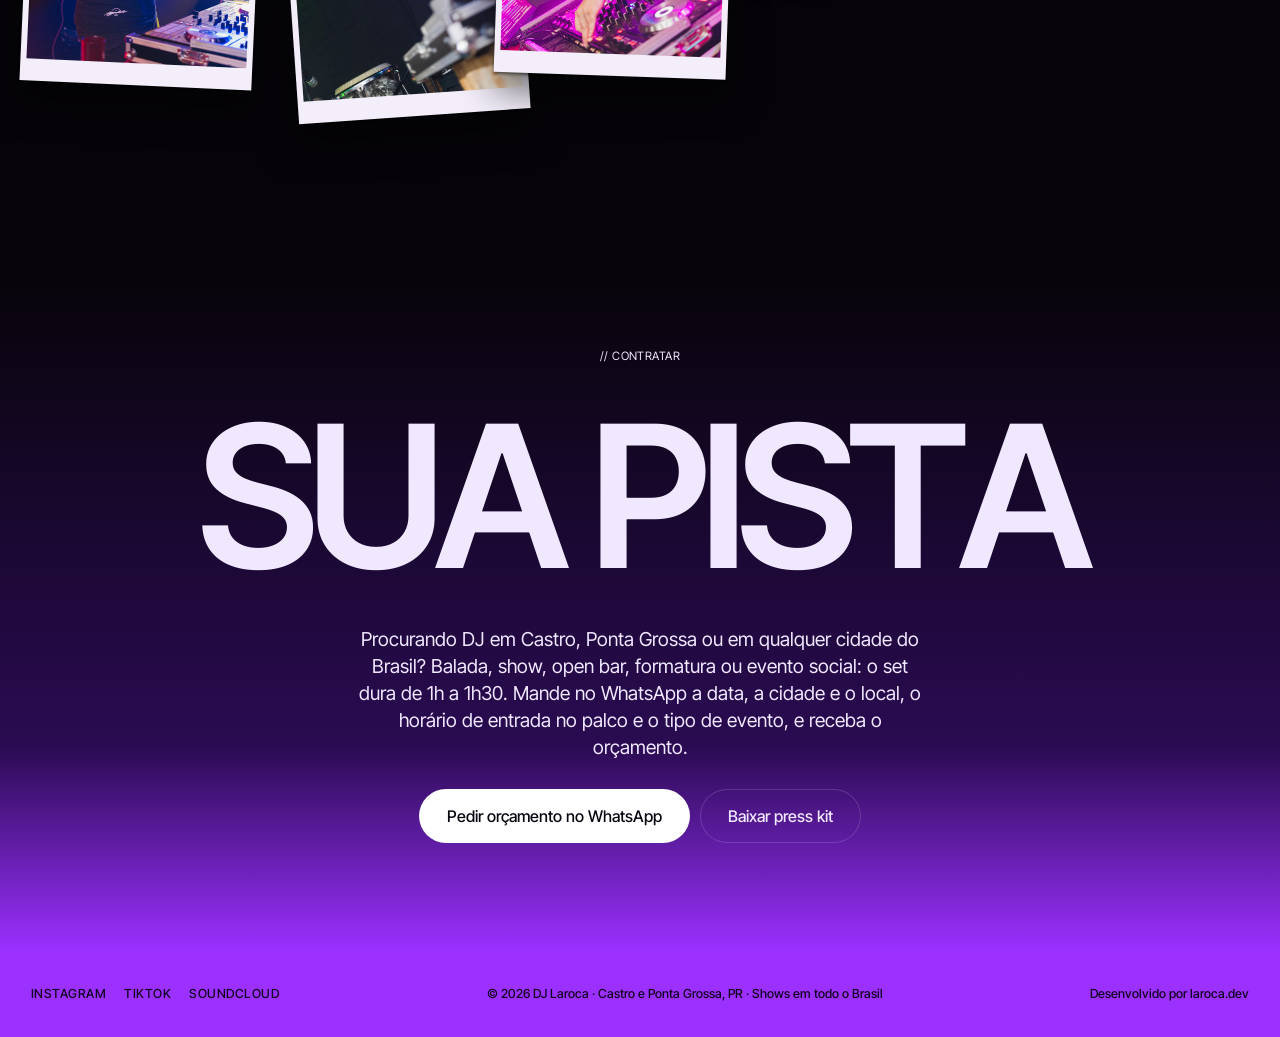
==== commit 0c383426: "fix(cache): troca a versão do CSS para entregar a revisão nova Co-Authored-By: Claude Opus 5.5 <nore" ====
--- a/index.html
+++ b/index.html
@@ -22,7 +22,7 @@
   <link rel="preconnect" href="https://fonts.gstatic.com" crossorigin>
   <link href="https://fonts.googleapis.com/css2?family=Inter+Tight:wght@300;400;500;600&display=swap" rel="stylesheet">
   <link rel="preload" as="image" href="assets/images/logo-glitch.webp">
-  <link rel="stylesheet" href="css/style.css?v=3.2.0">
+  <link rel="stylesheet" href="css/style.css?v=3.2.1">
   <script>document.documentElement.classList.add('js')</script>
   <script type="application/ld+json">
   {
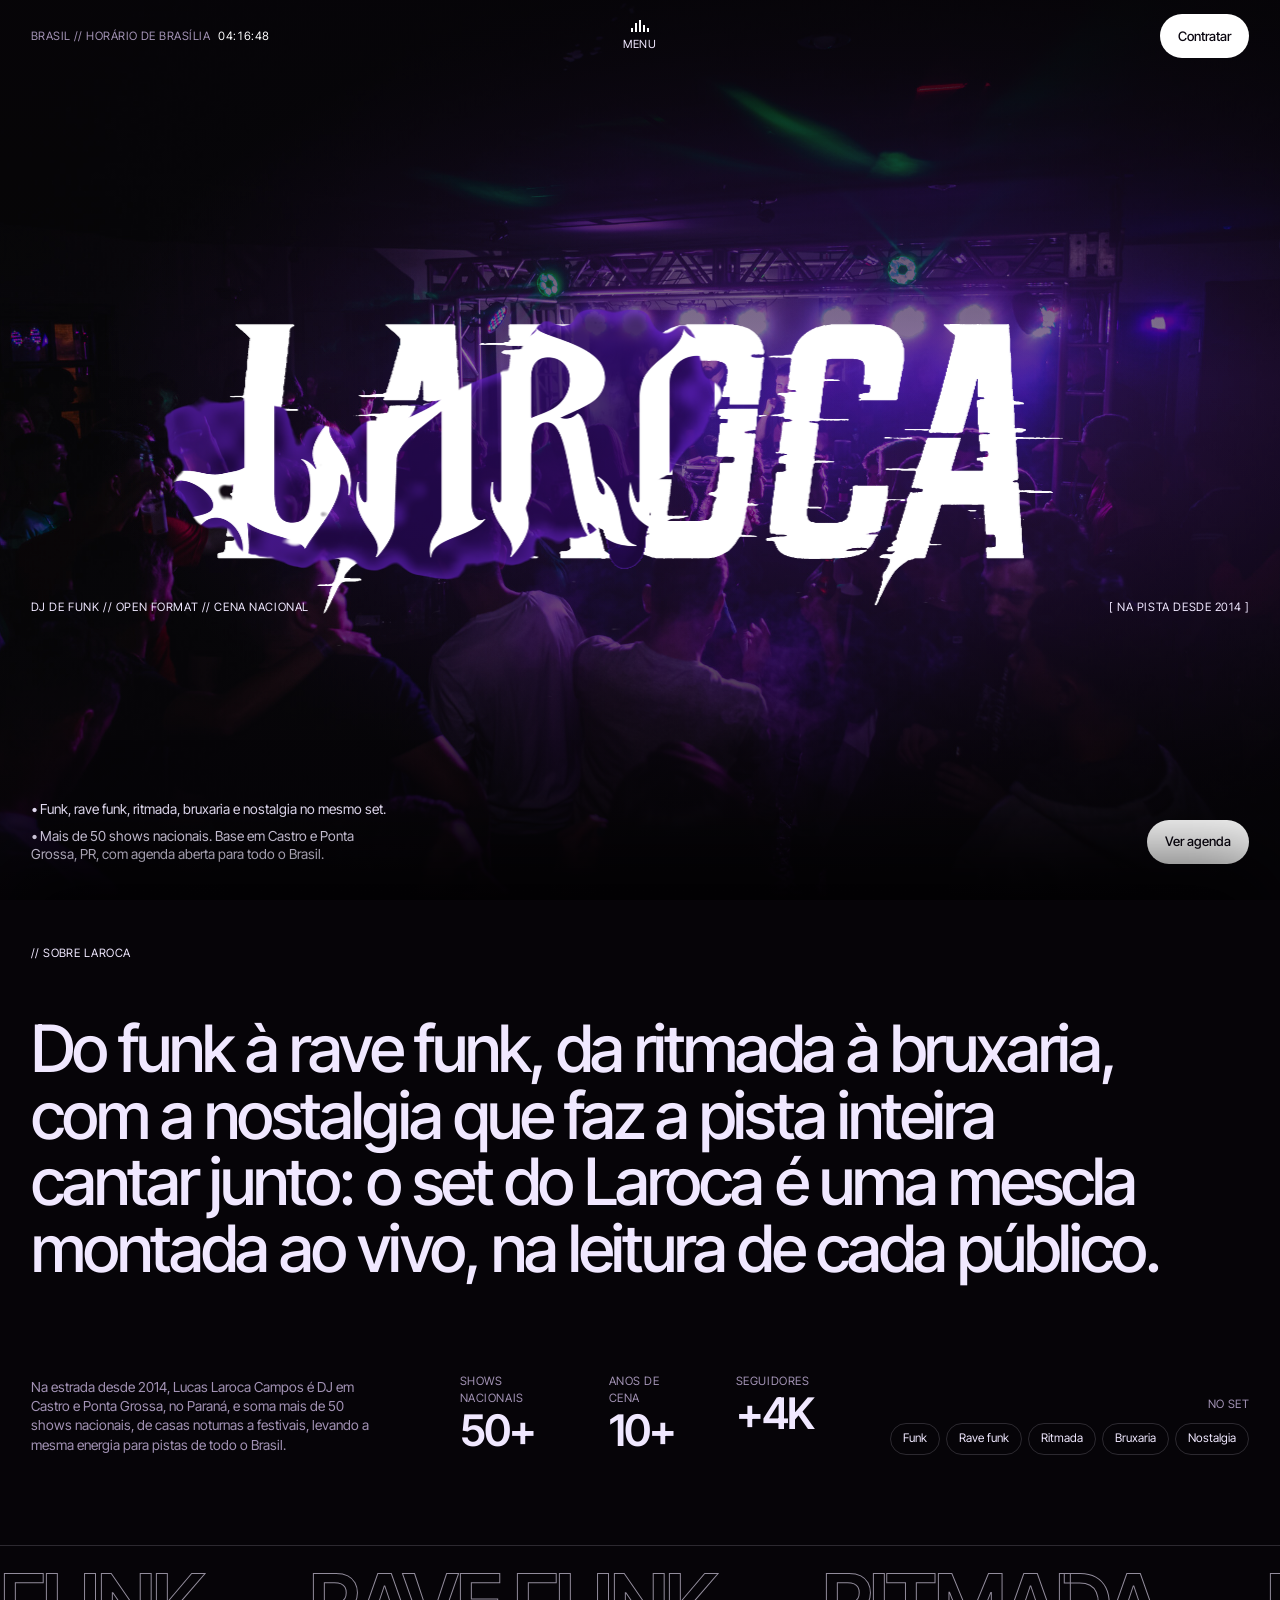
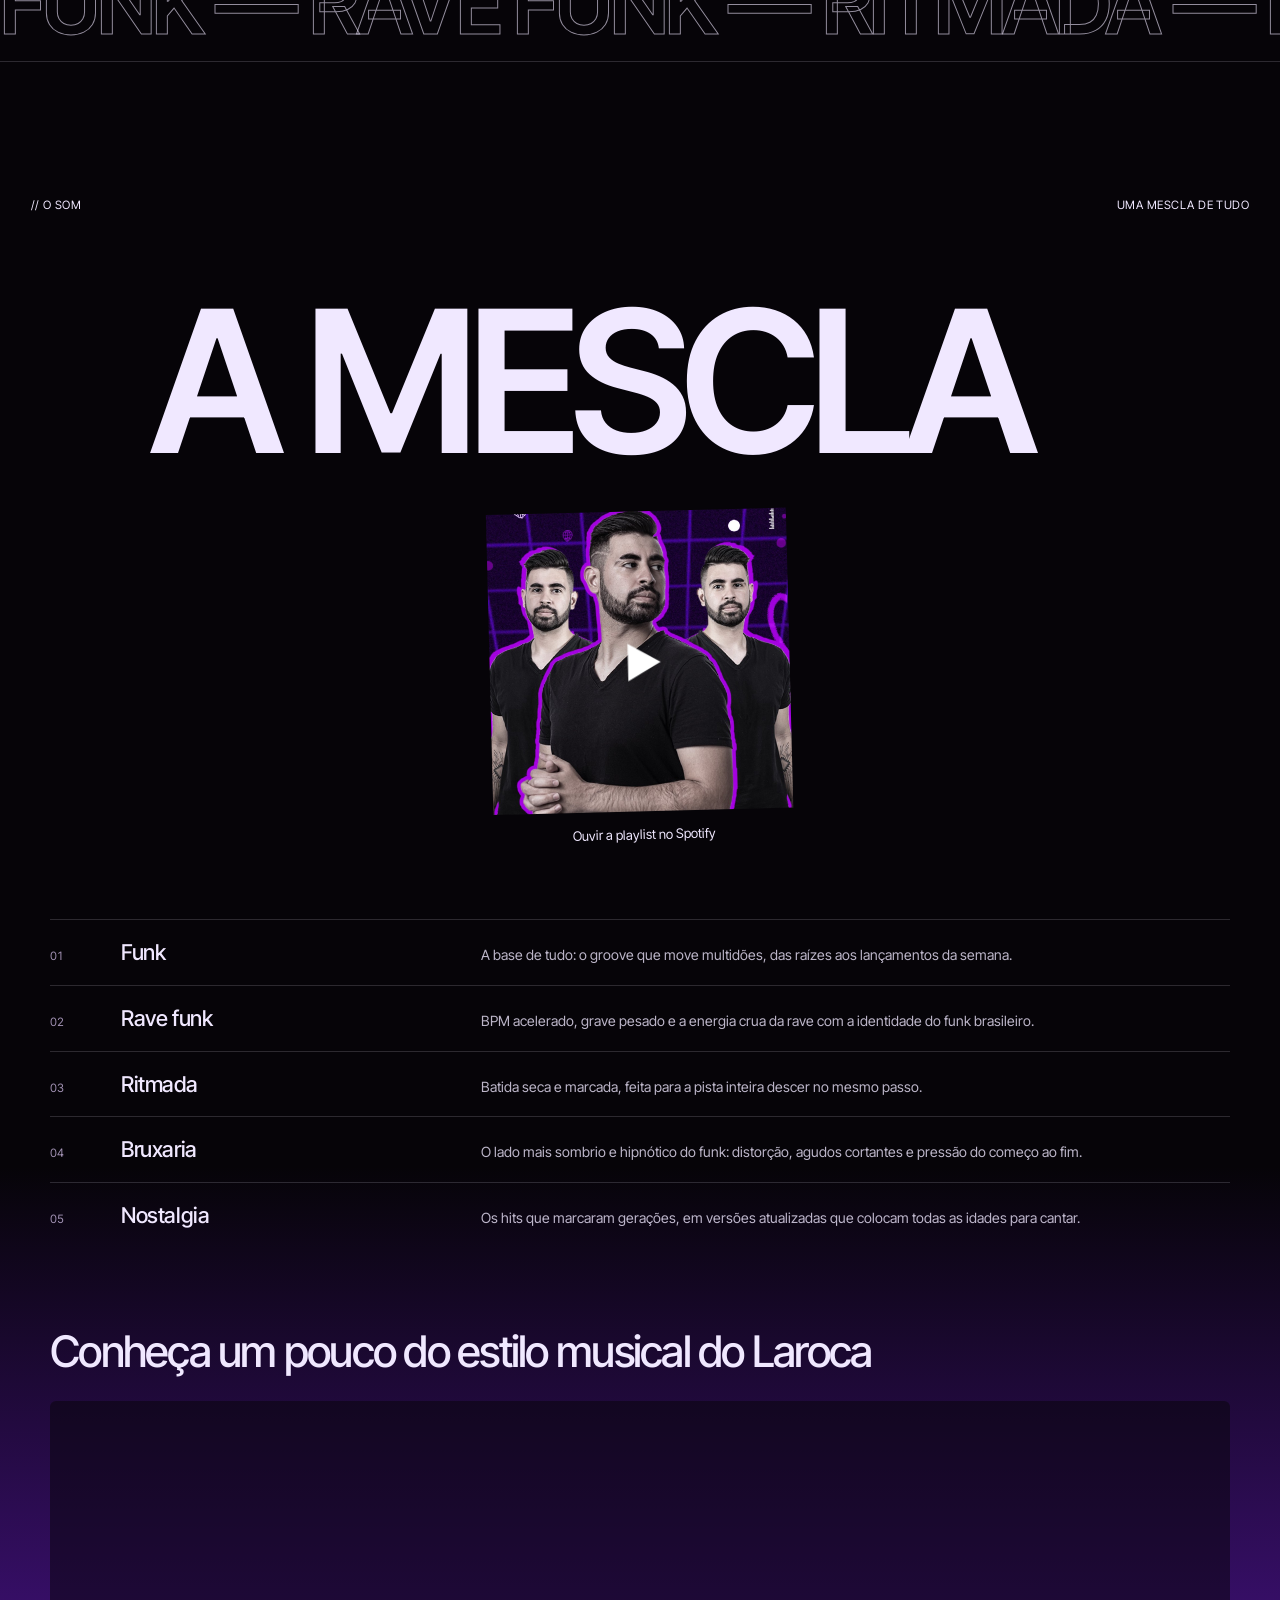
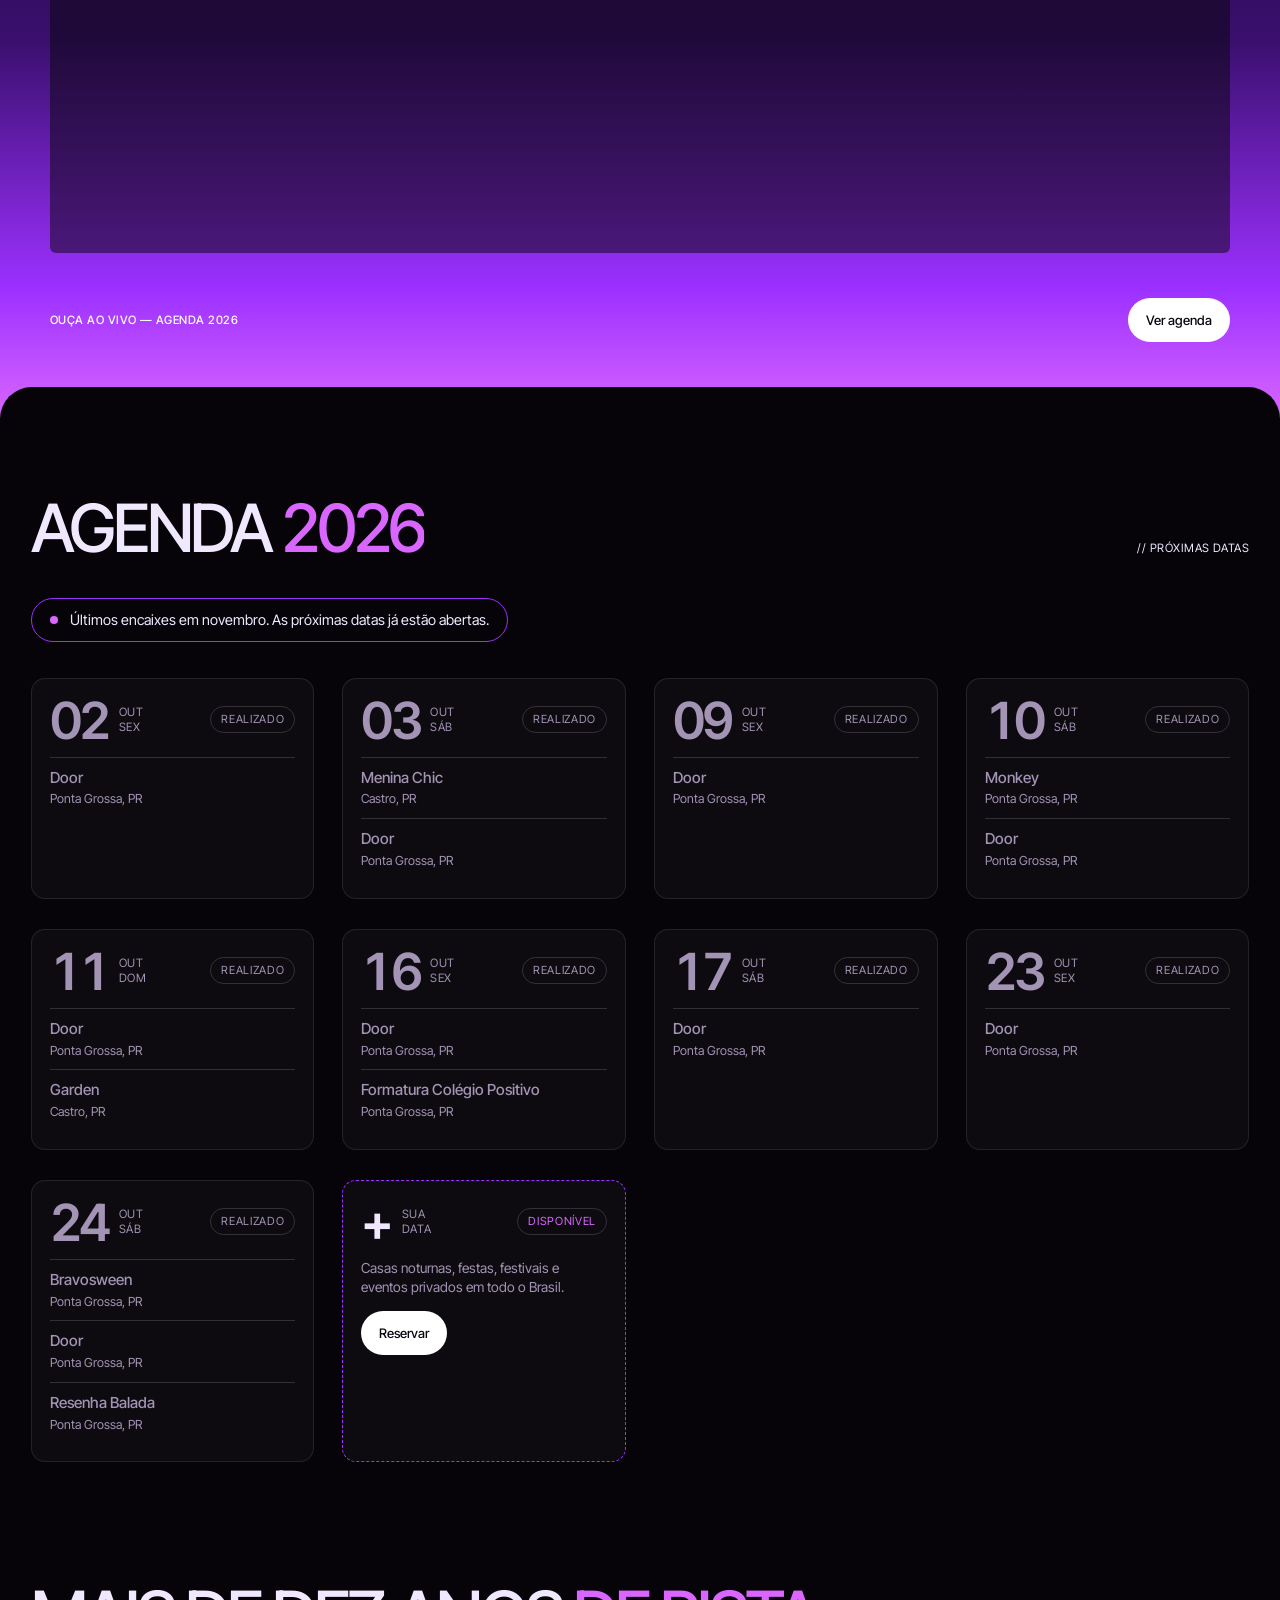
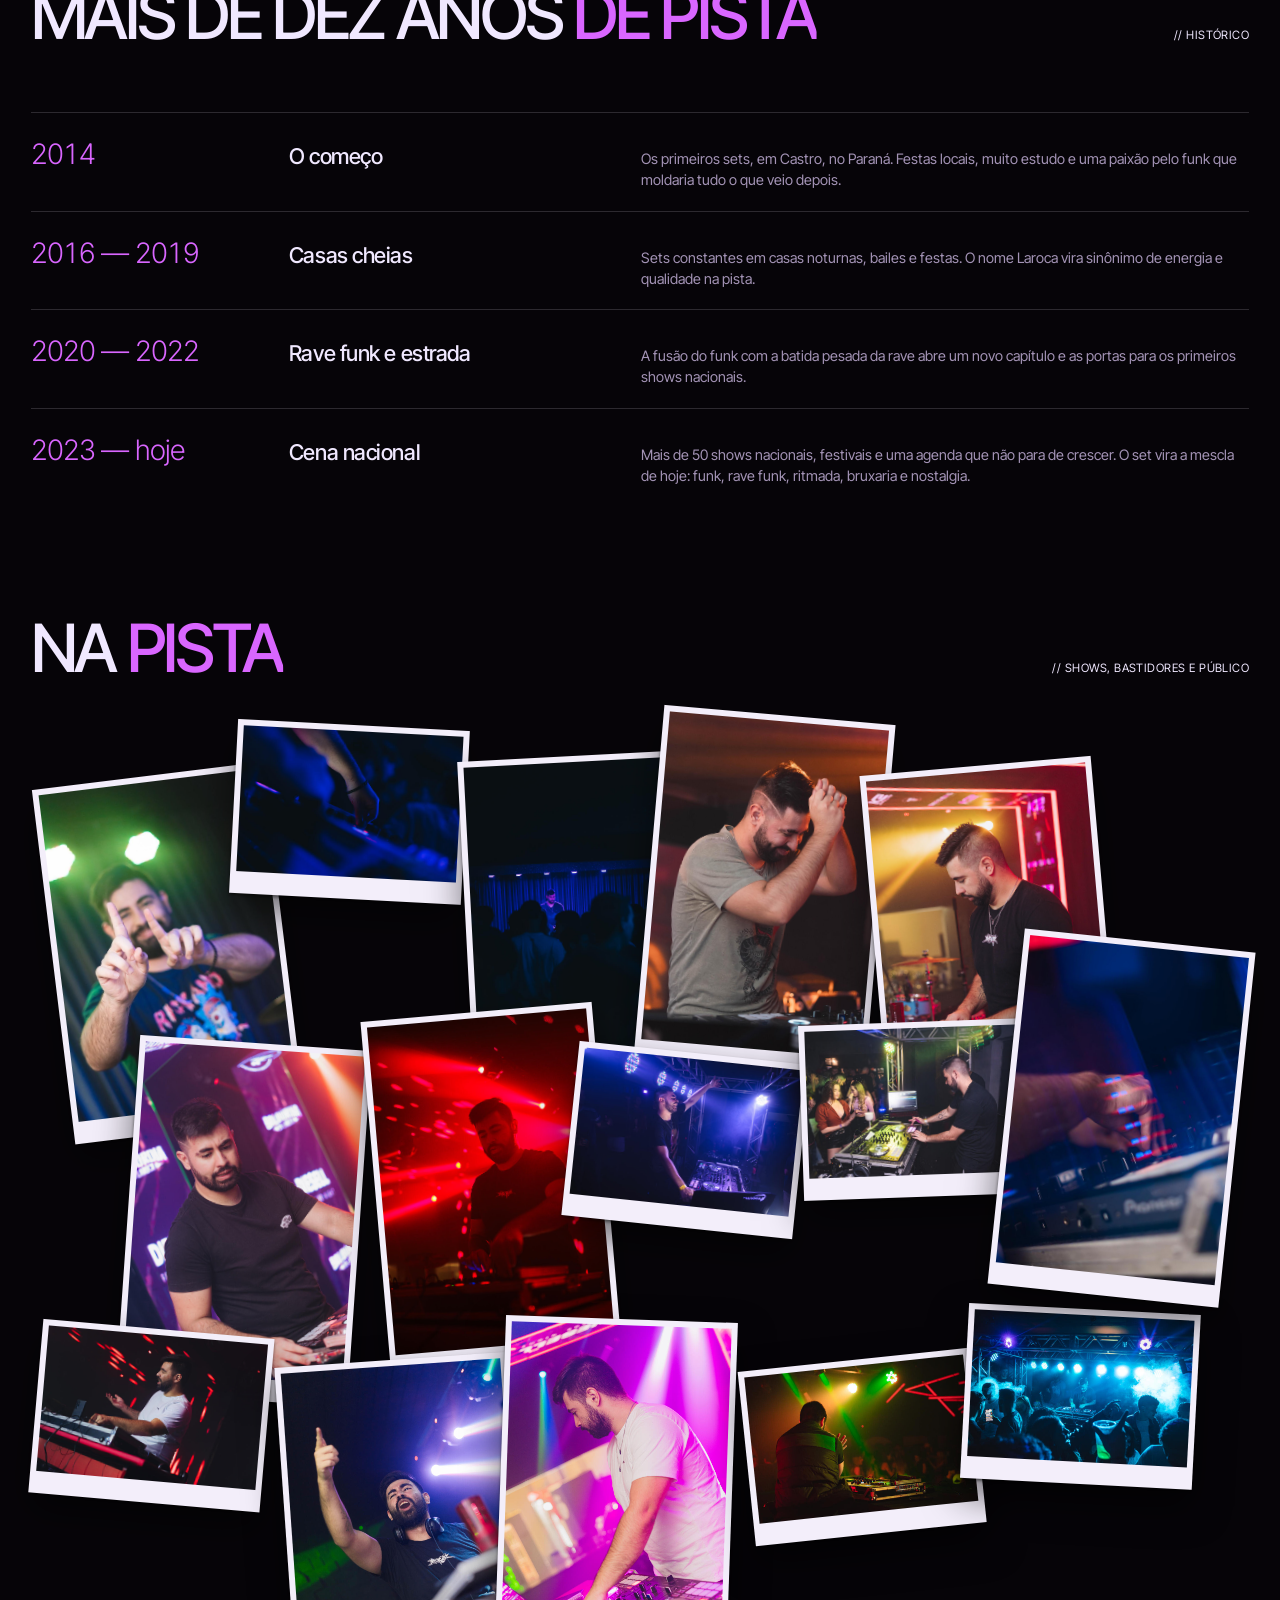
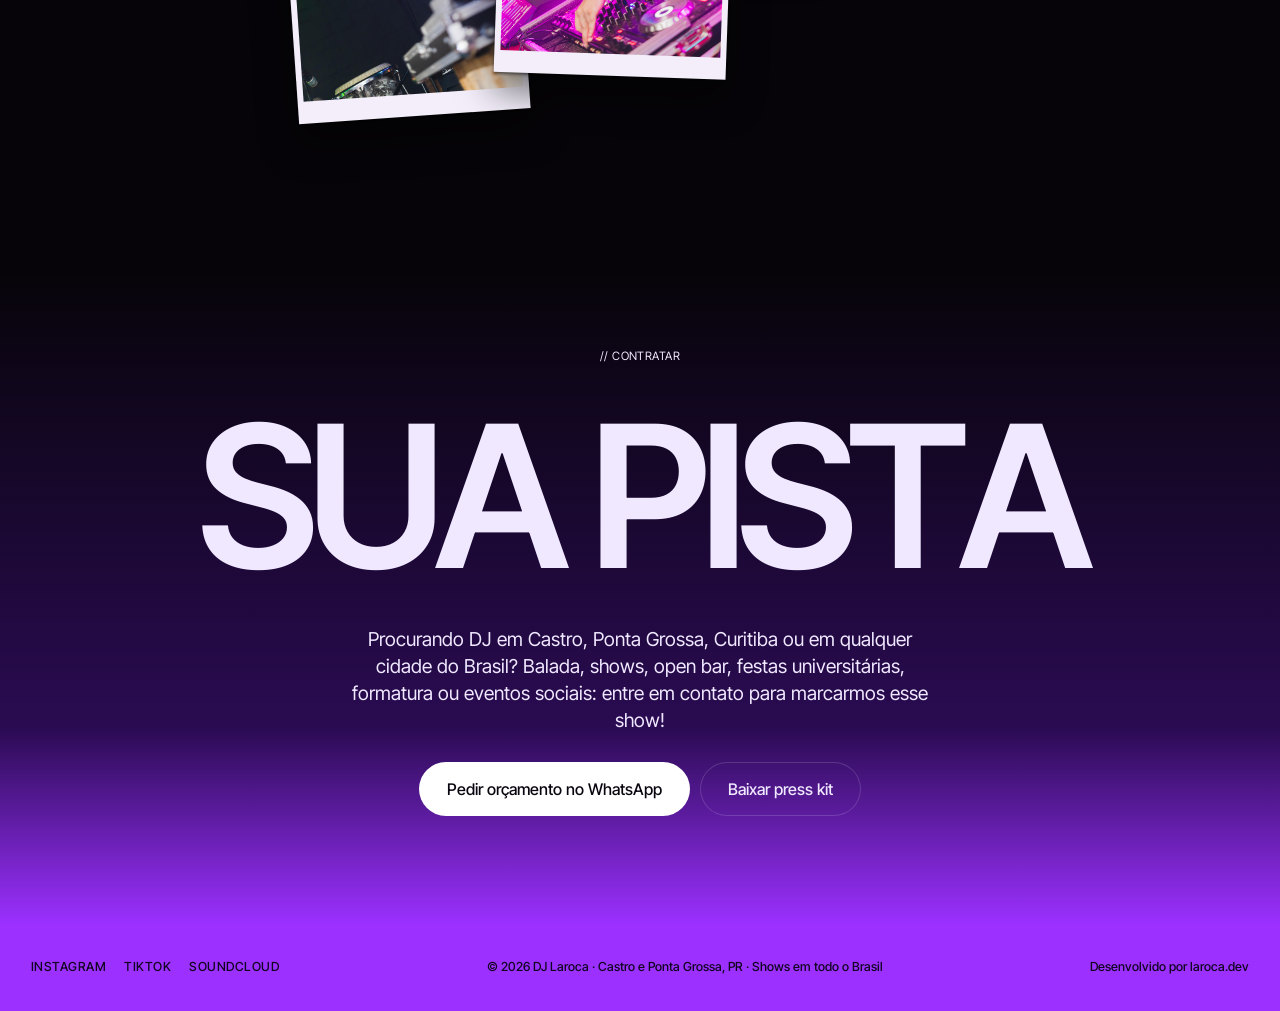
==== commit 6db372f8: "fix(contato): ajusta o texto de contratação Co-Authored-By: Claude Opus 5.5 <noreply@anthropic.com>" ====
--- a/index.html
+++ b/index.html
@@ -213,7 +213,7 @@
       <div class="wrap">
         <p class="tag">// Contratar</p>
         <h2 class="mega" data-split="chars" data-scrub>Sua pista</h2>
-        <p class="contato-txt">Procurando DJ em Castro, Ponta Grossa ou em qualquer cidade do Brasil? Balada, show, open bar, formatura ou evento social: o set dura de 1h a 1h30. Mande no WhatsApp a data, a cidade e o local, o horário de entrada no palco e o tipo de evento, e receba o orçamento.</p>
+        <p class="contato-txt">Procurando DJ em Castro, Ponta Grossa, Curitiba ou em qualquer cidade do Brasil? Balada, shows, open bar, festas universitárias, formatura ou eventos sociais: entre em contato para marcarmos esse show!</p>
         <div class="contato-acoes">
           <a class="pill pill-lg" href="https://wa.me/5542999884992?text=Ol%C3%A1%20DJ%20Laroca%21%20Gostaria%20de%20um%20or%C3%A7amento.%0AData%3A%0ACidade%20e%20local%3A%0AHor%C3%A1rio%20de%20entrada%20no%20palco%3A%0ATipo%20de%20evento%3A" target="_blank" rel="noopener">Pedir orçamento no WhatsApp</a>
           <a class="pill pill-linha pill-lg" href="https://drive.google.com/drive/folders/1-Q24FeenKm2wEL18yjUqsuF2Bwv3JcTO?usp=drive_link" target="_blank" rel="noopener">Baixar press kit</a>
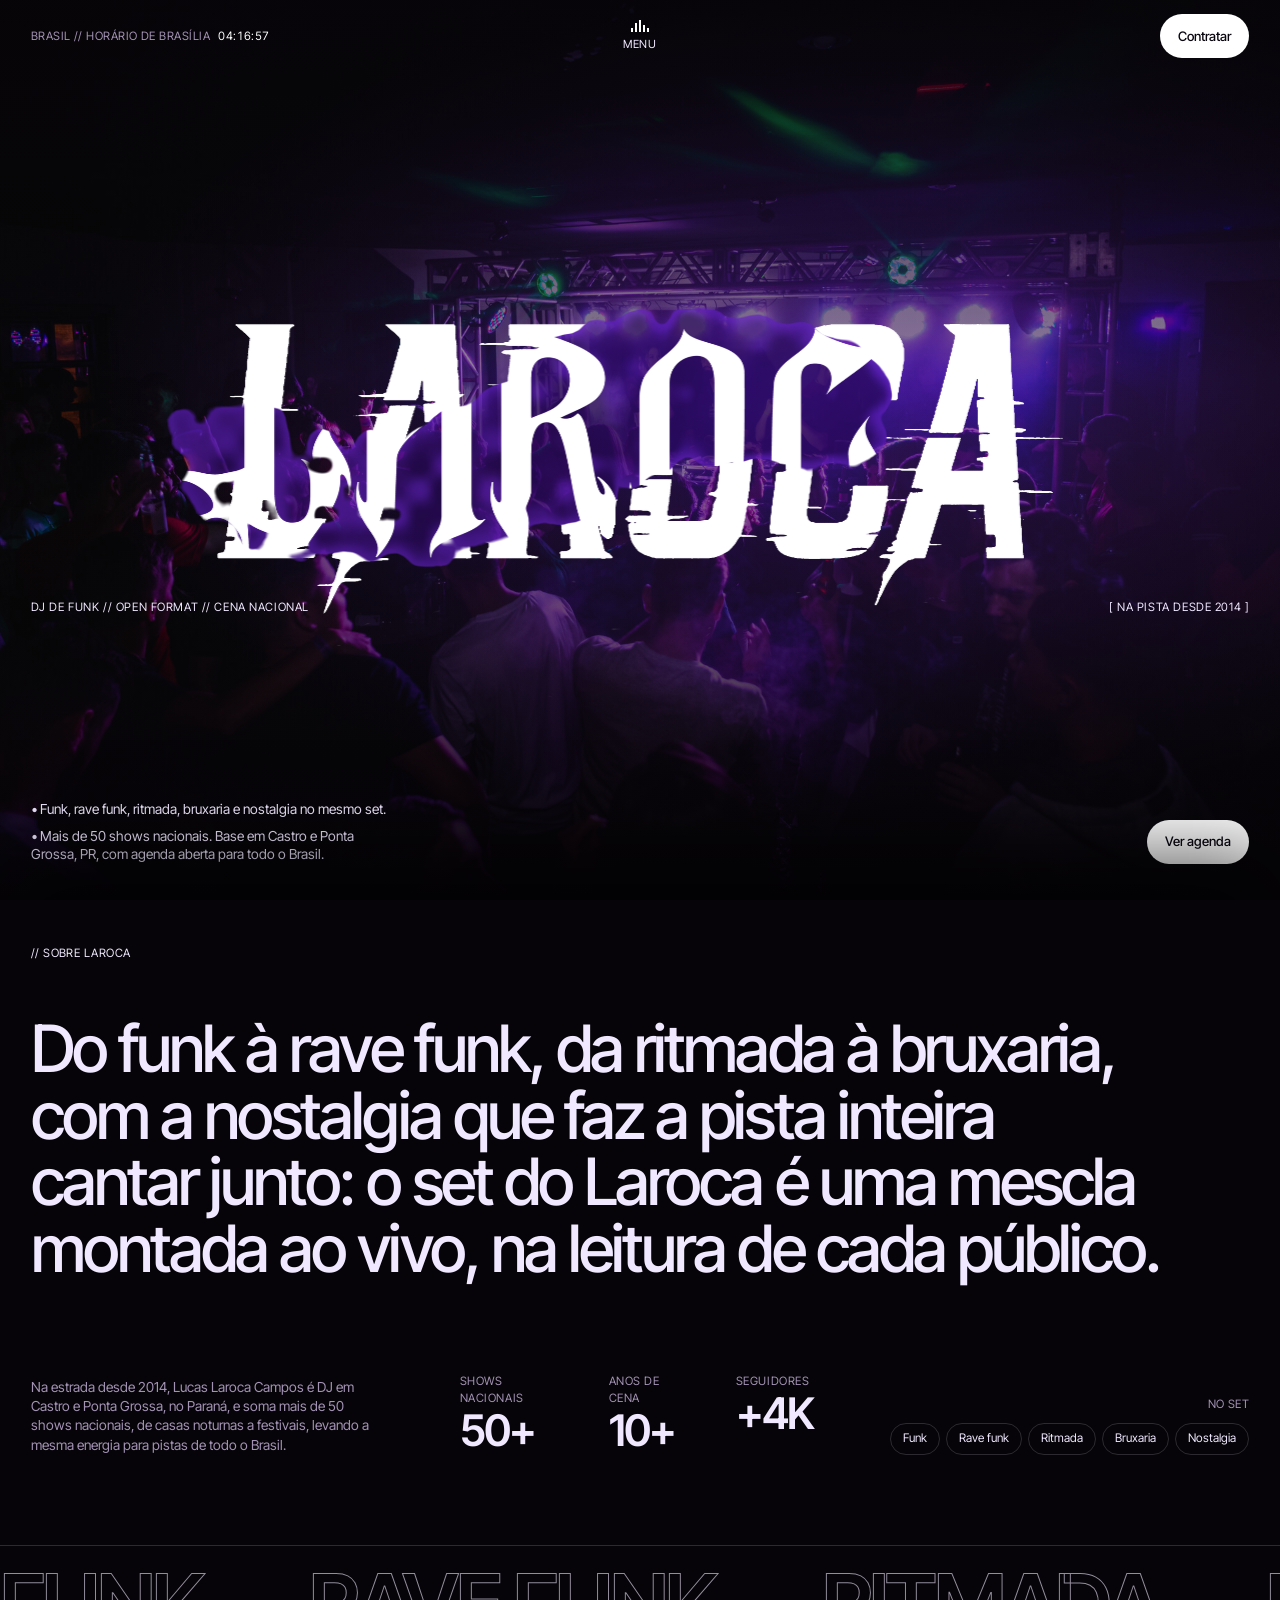
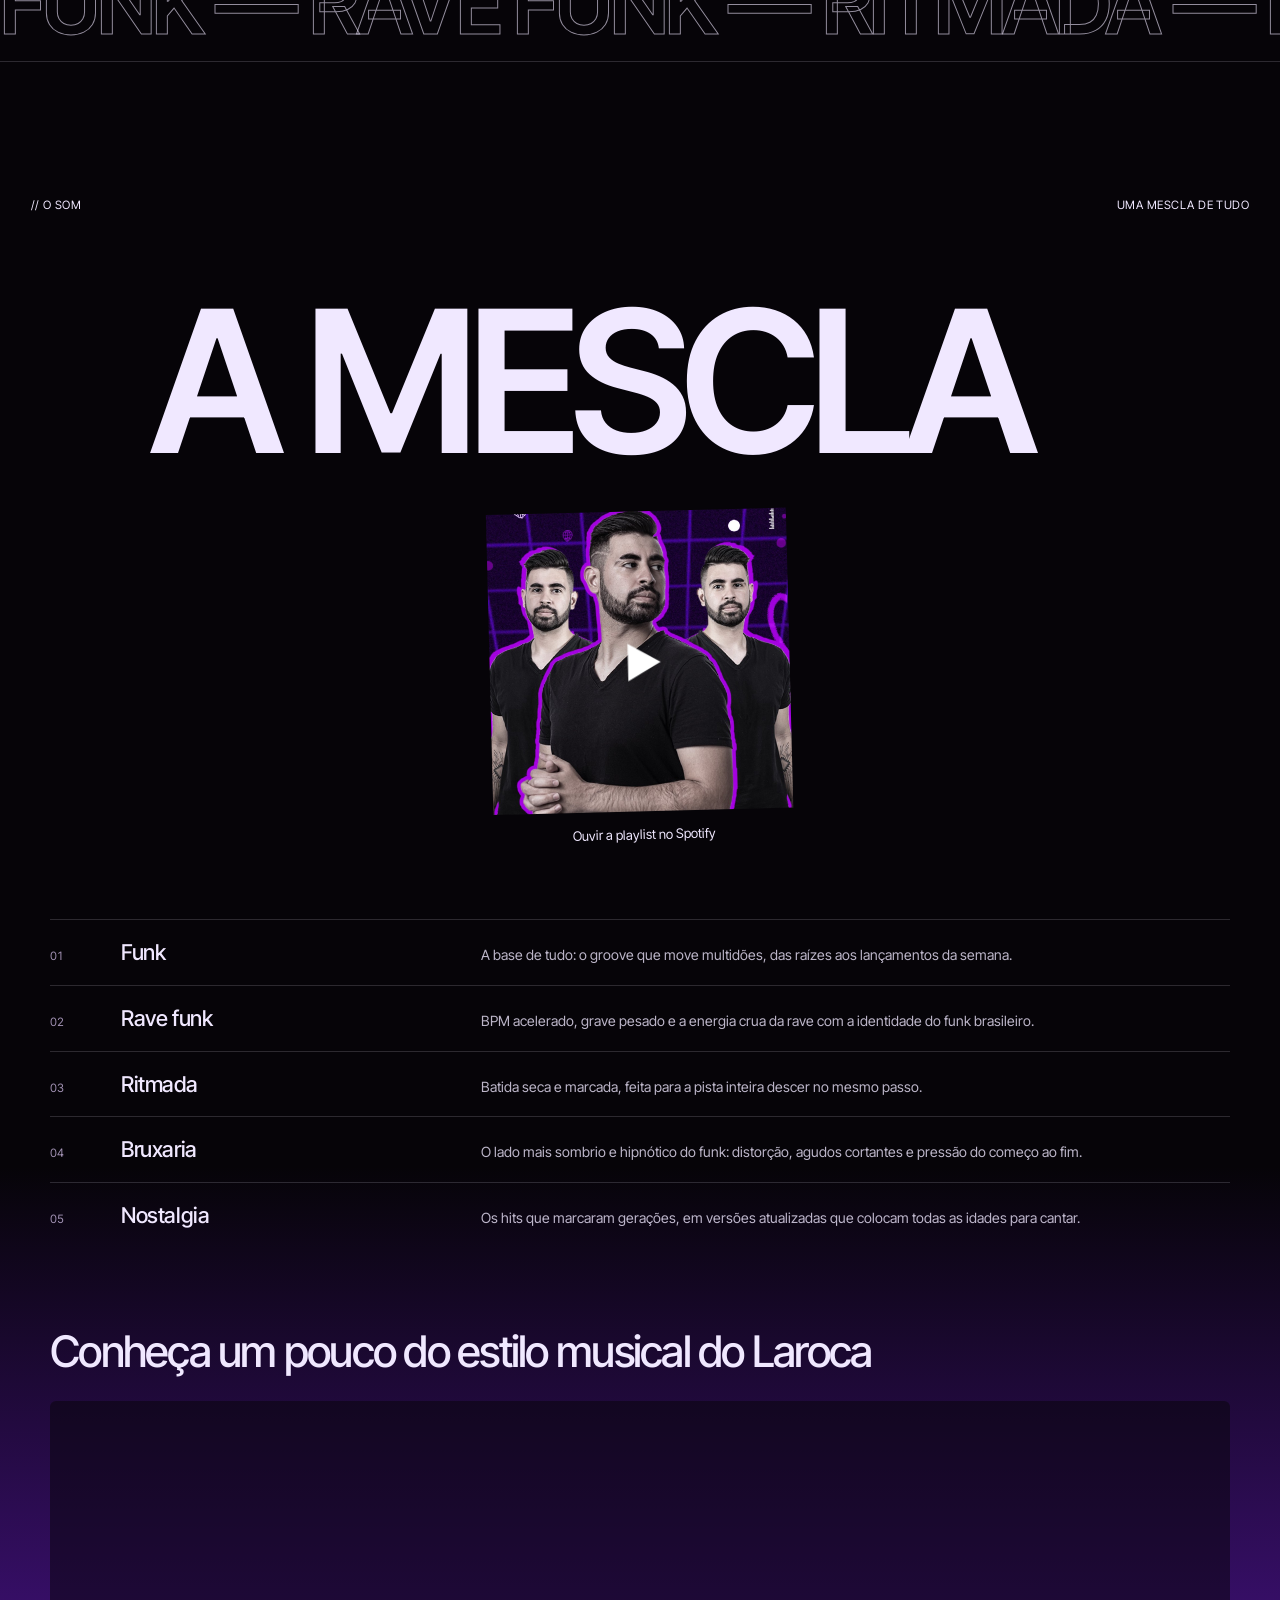
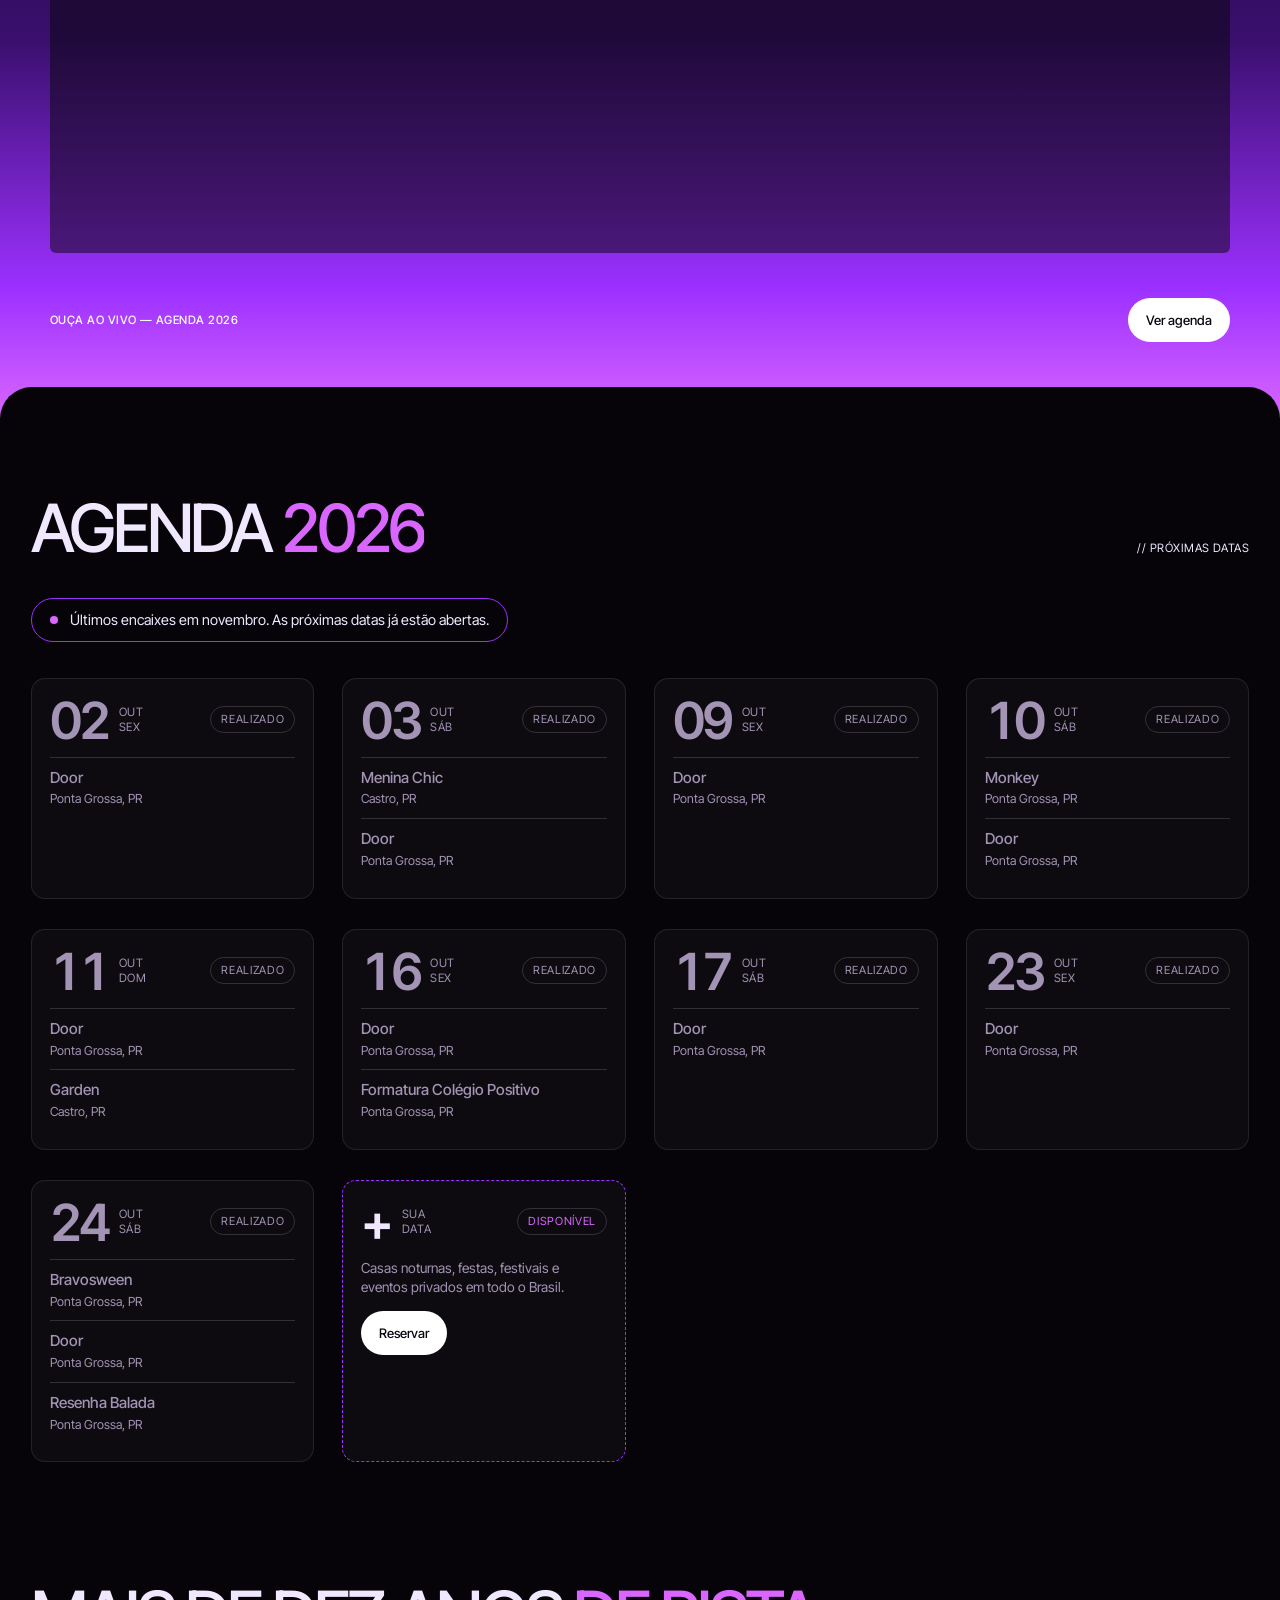
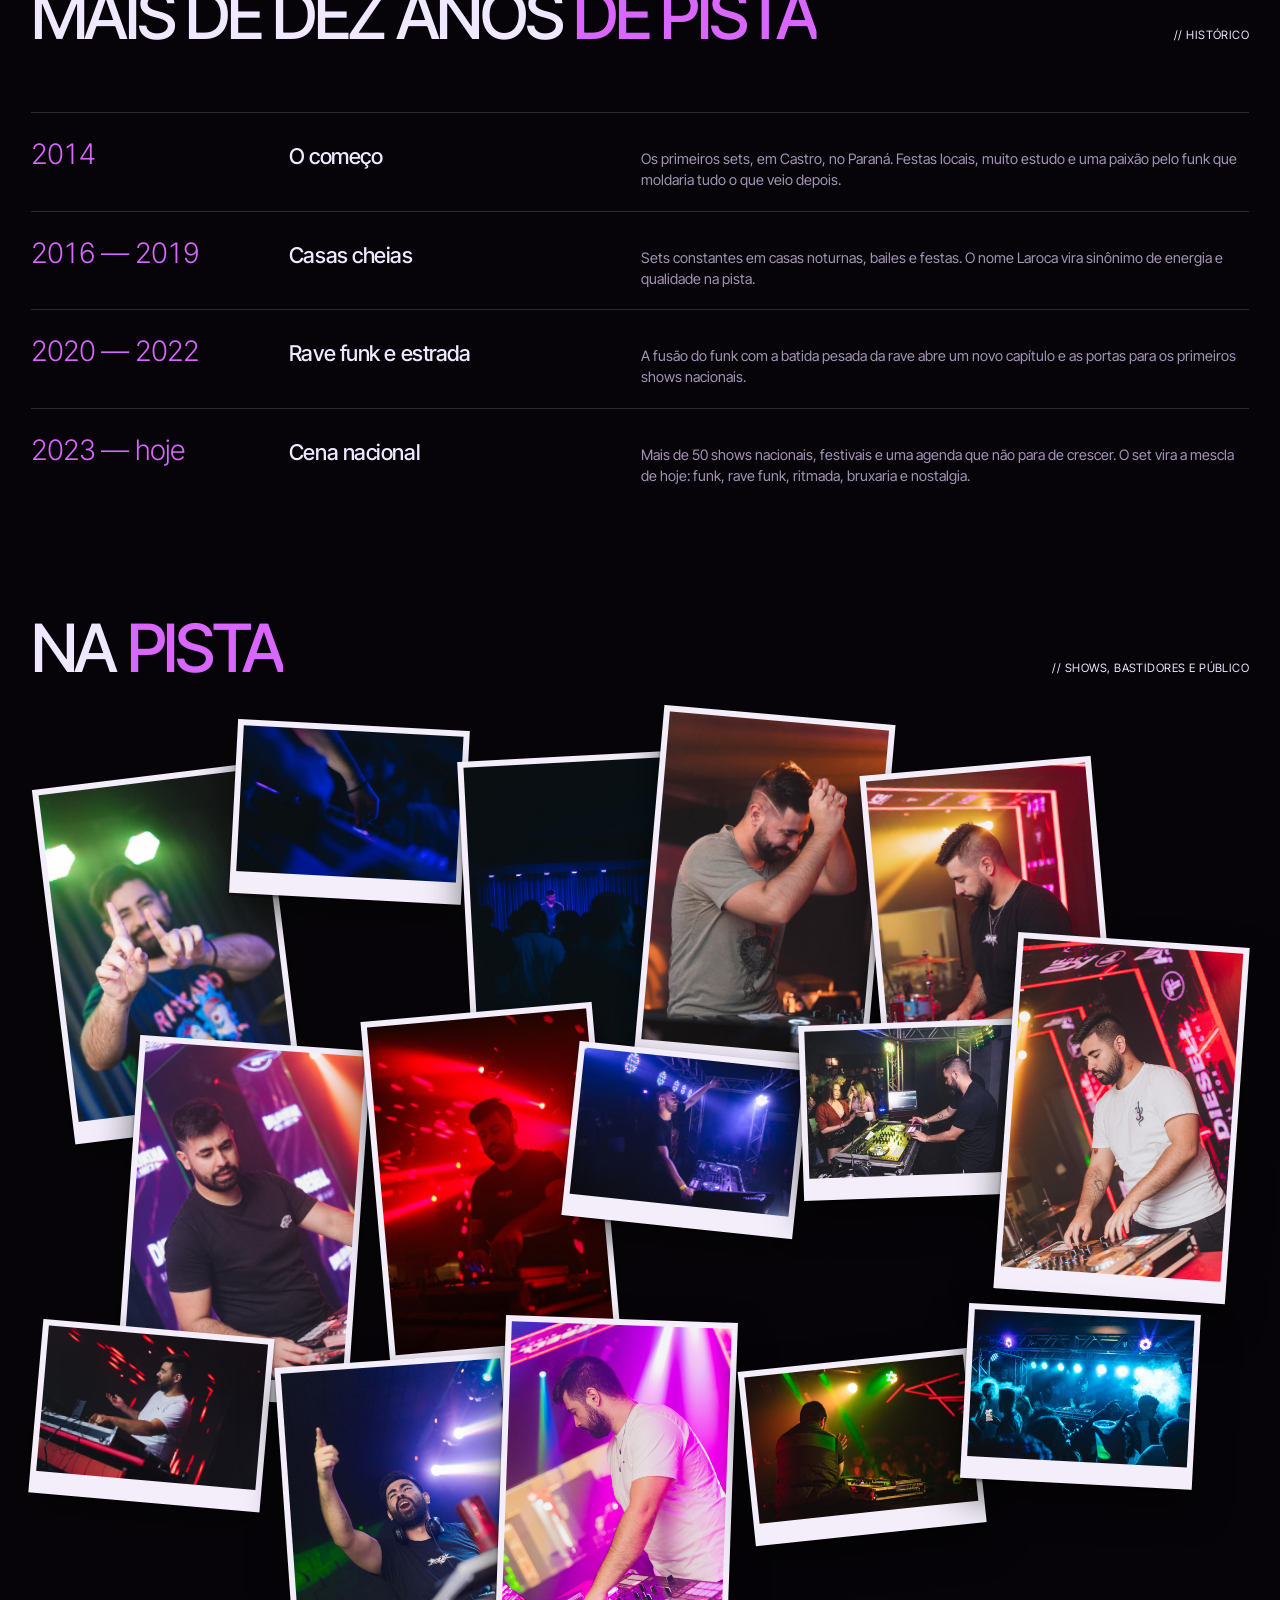
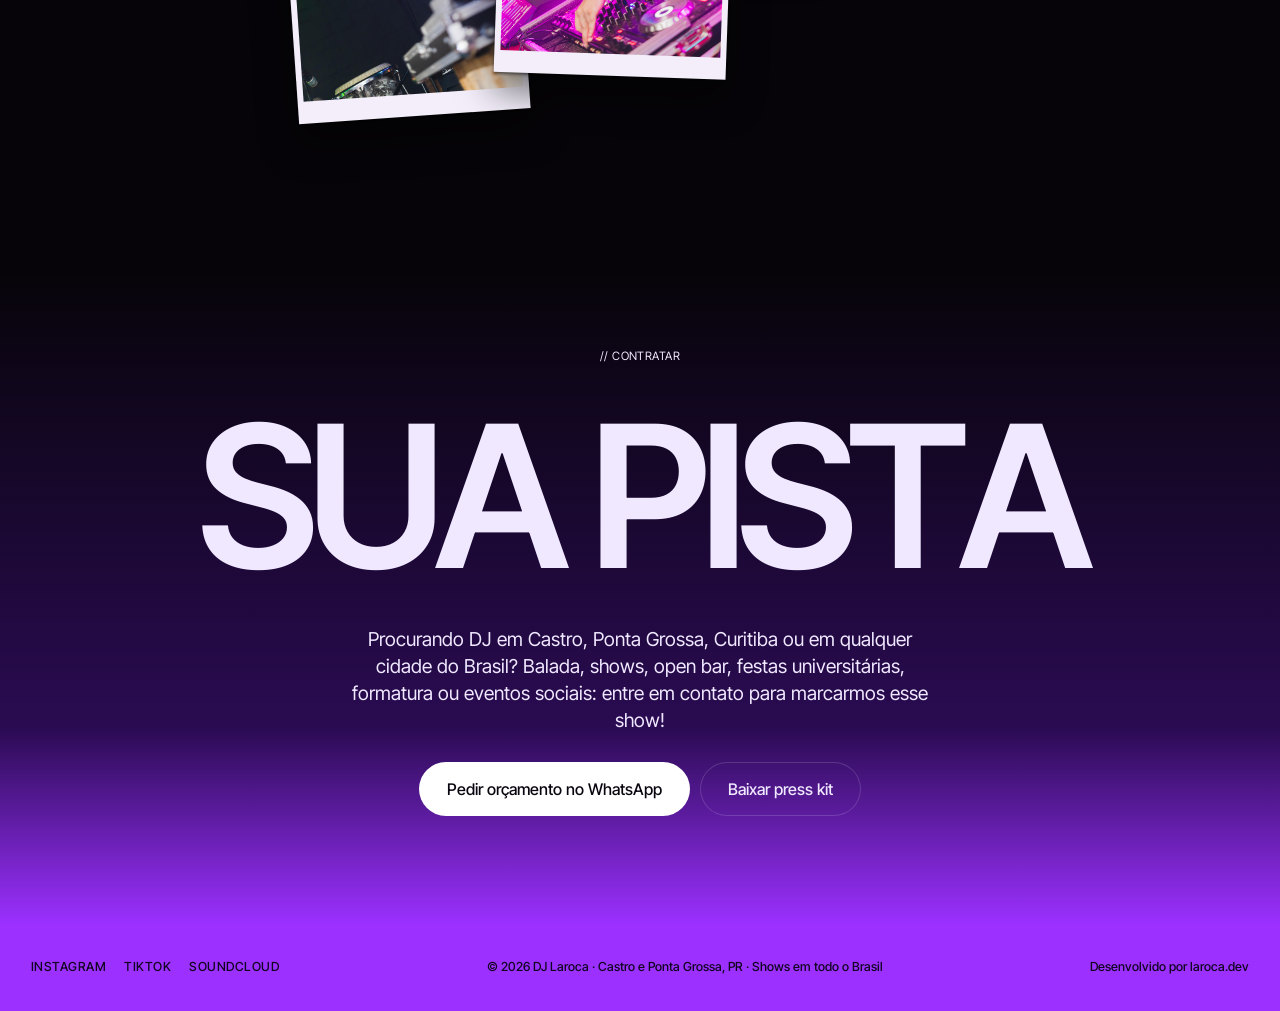
==== commit 50b81833: "feat(agenda): lê a agenda publicada pela Central no R2 Usa o agenda.json do site como reserva e acei" ====
--- a/index.html
+++ b/index.html
@@ -241,6 +241,6 @@
   <div class="cursor" aria-hidden="true"></div>
 
   <script src="js/ink.js?v=3.2.0" defer></script>
-  <script src="js/main.js?v=3.2.0" defer></script>
+  <script src="js/main.js?v=3.3.0" defer></script>
 </body>
 </html>
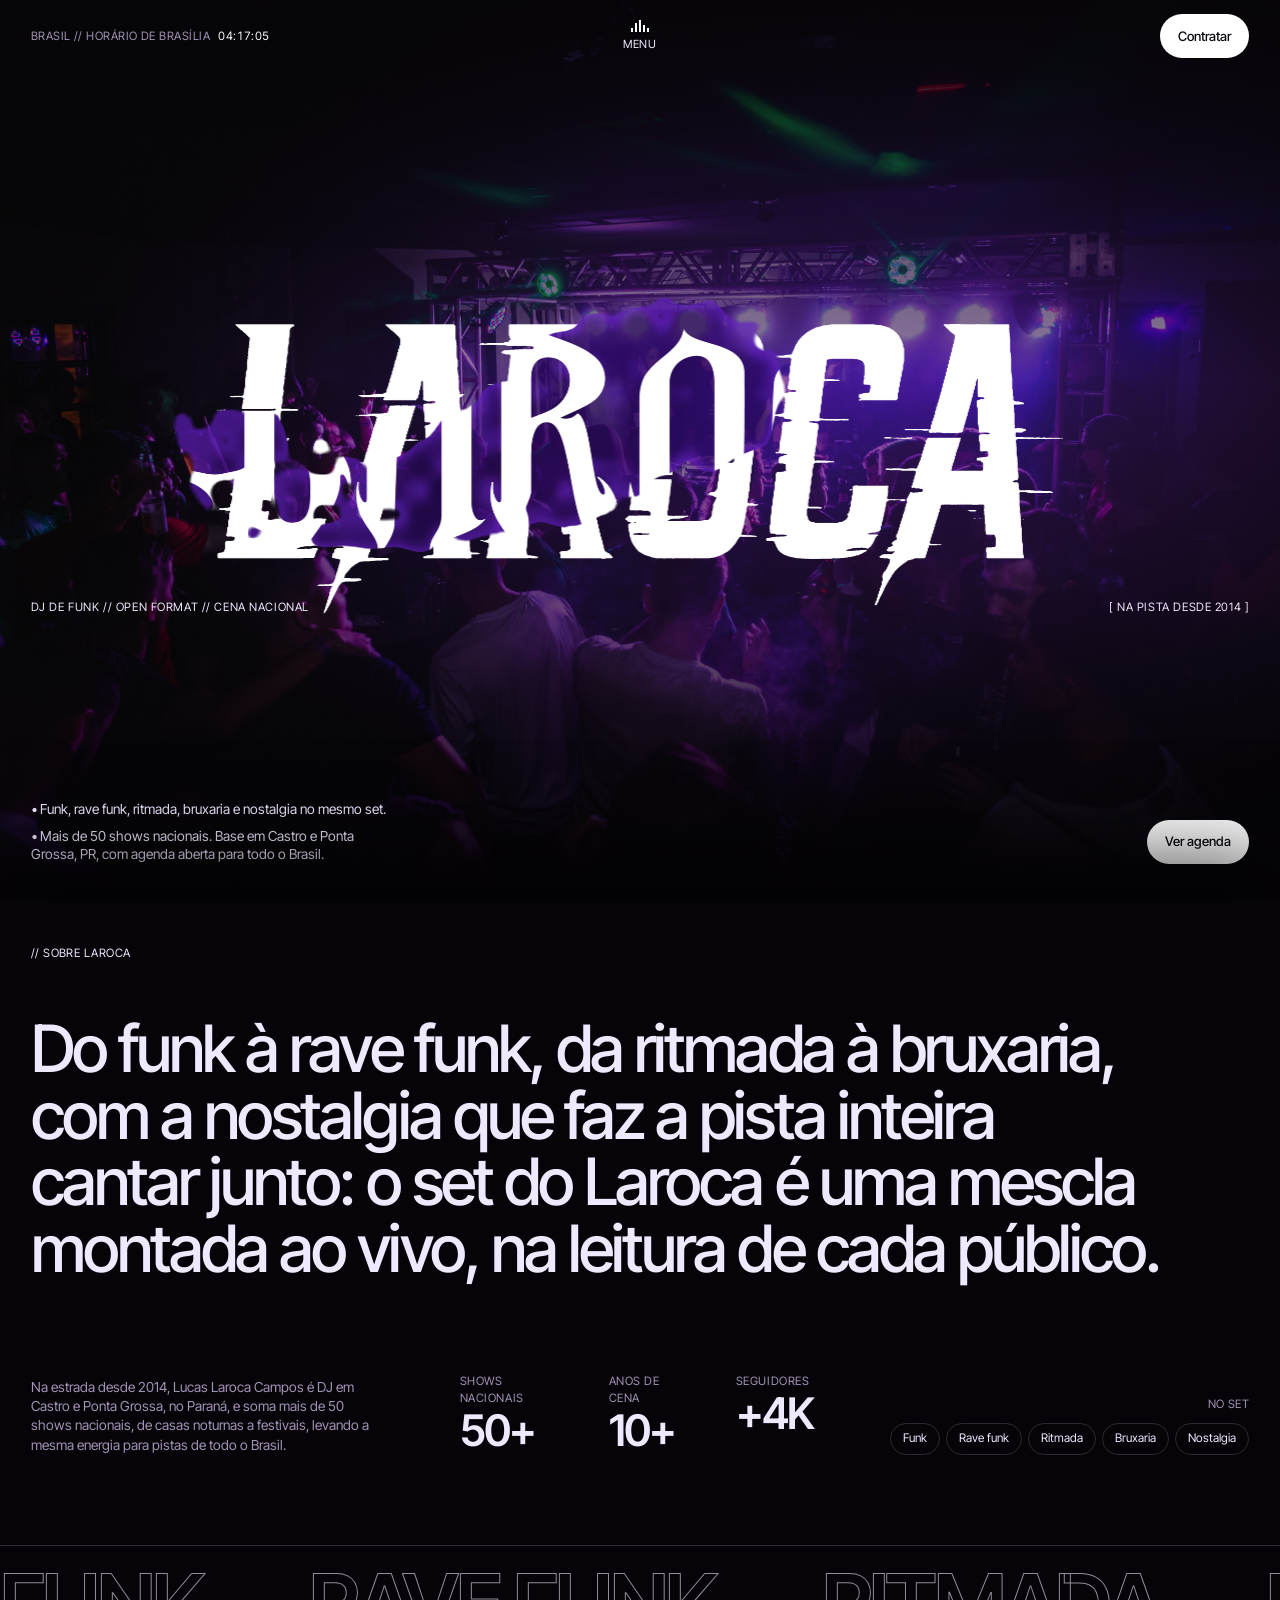
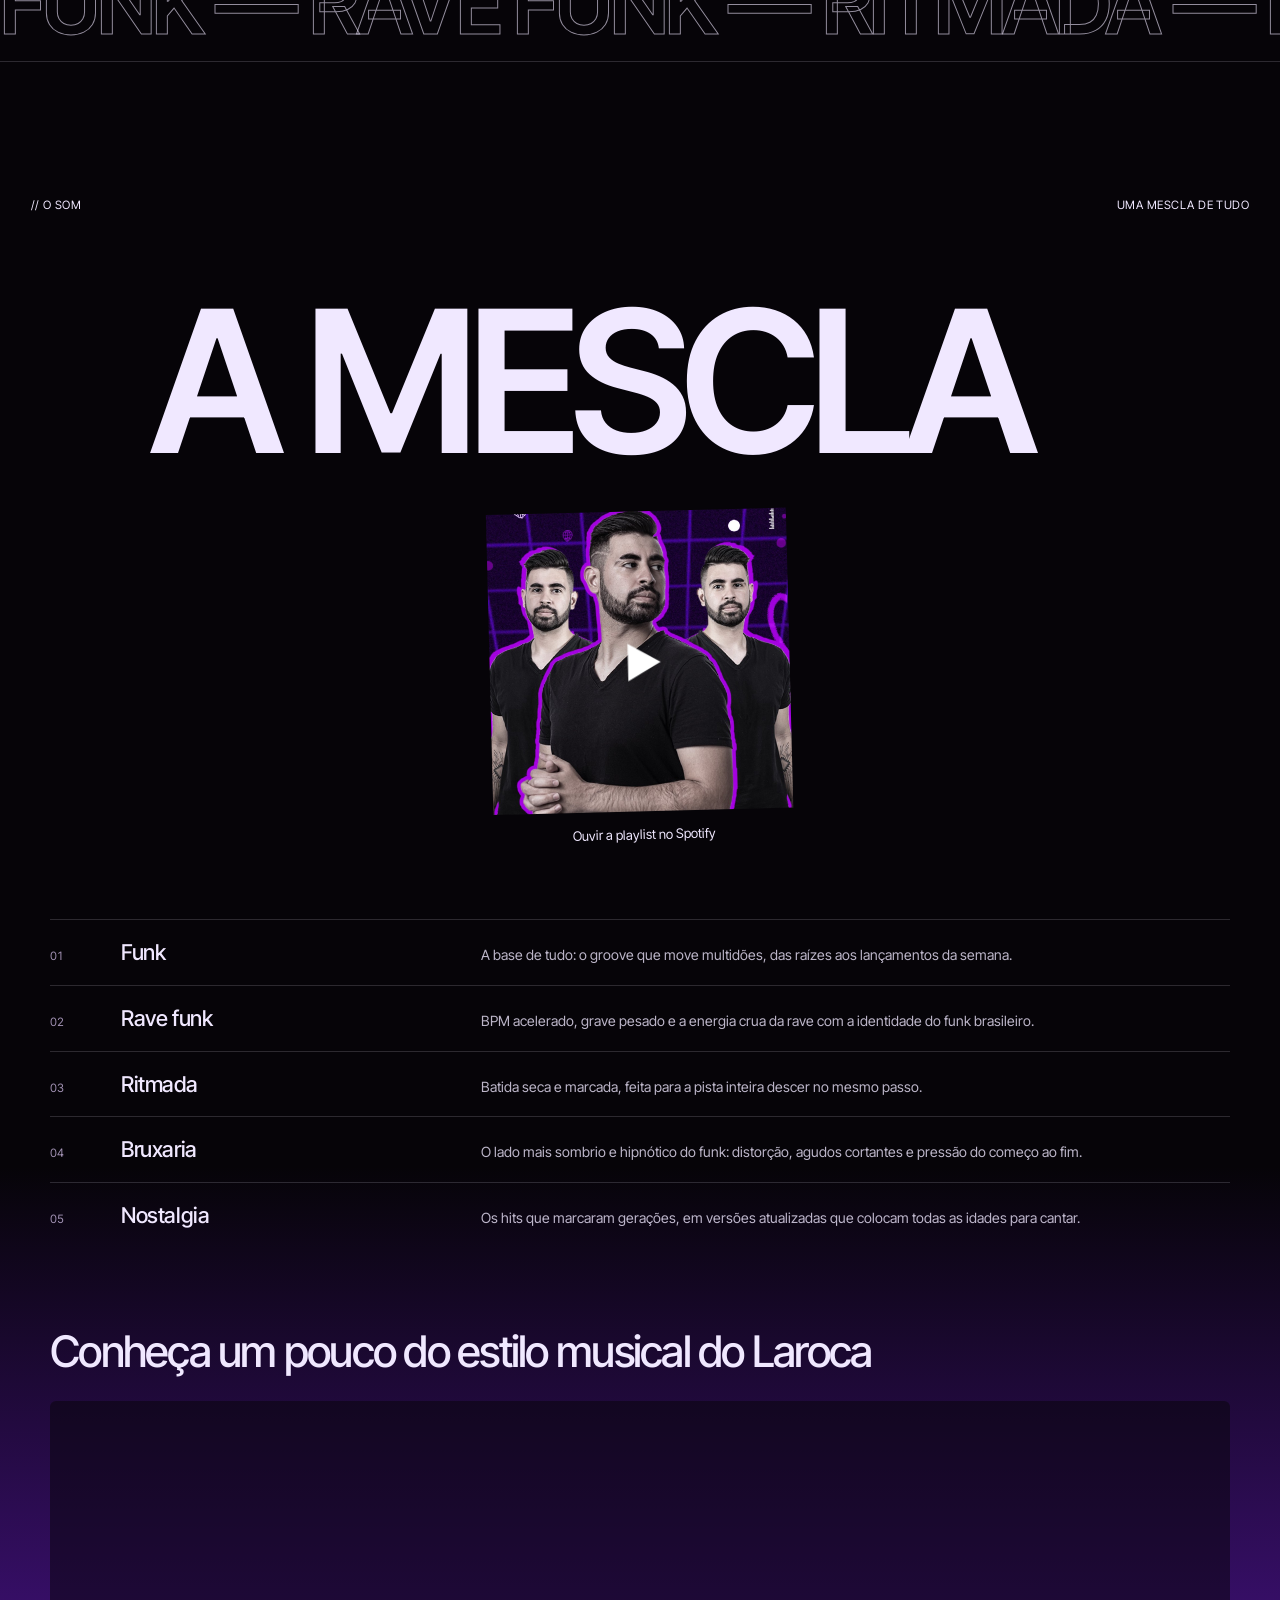
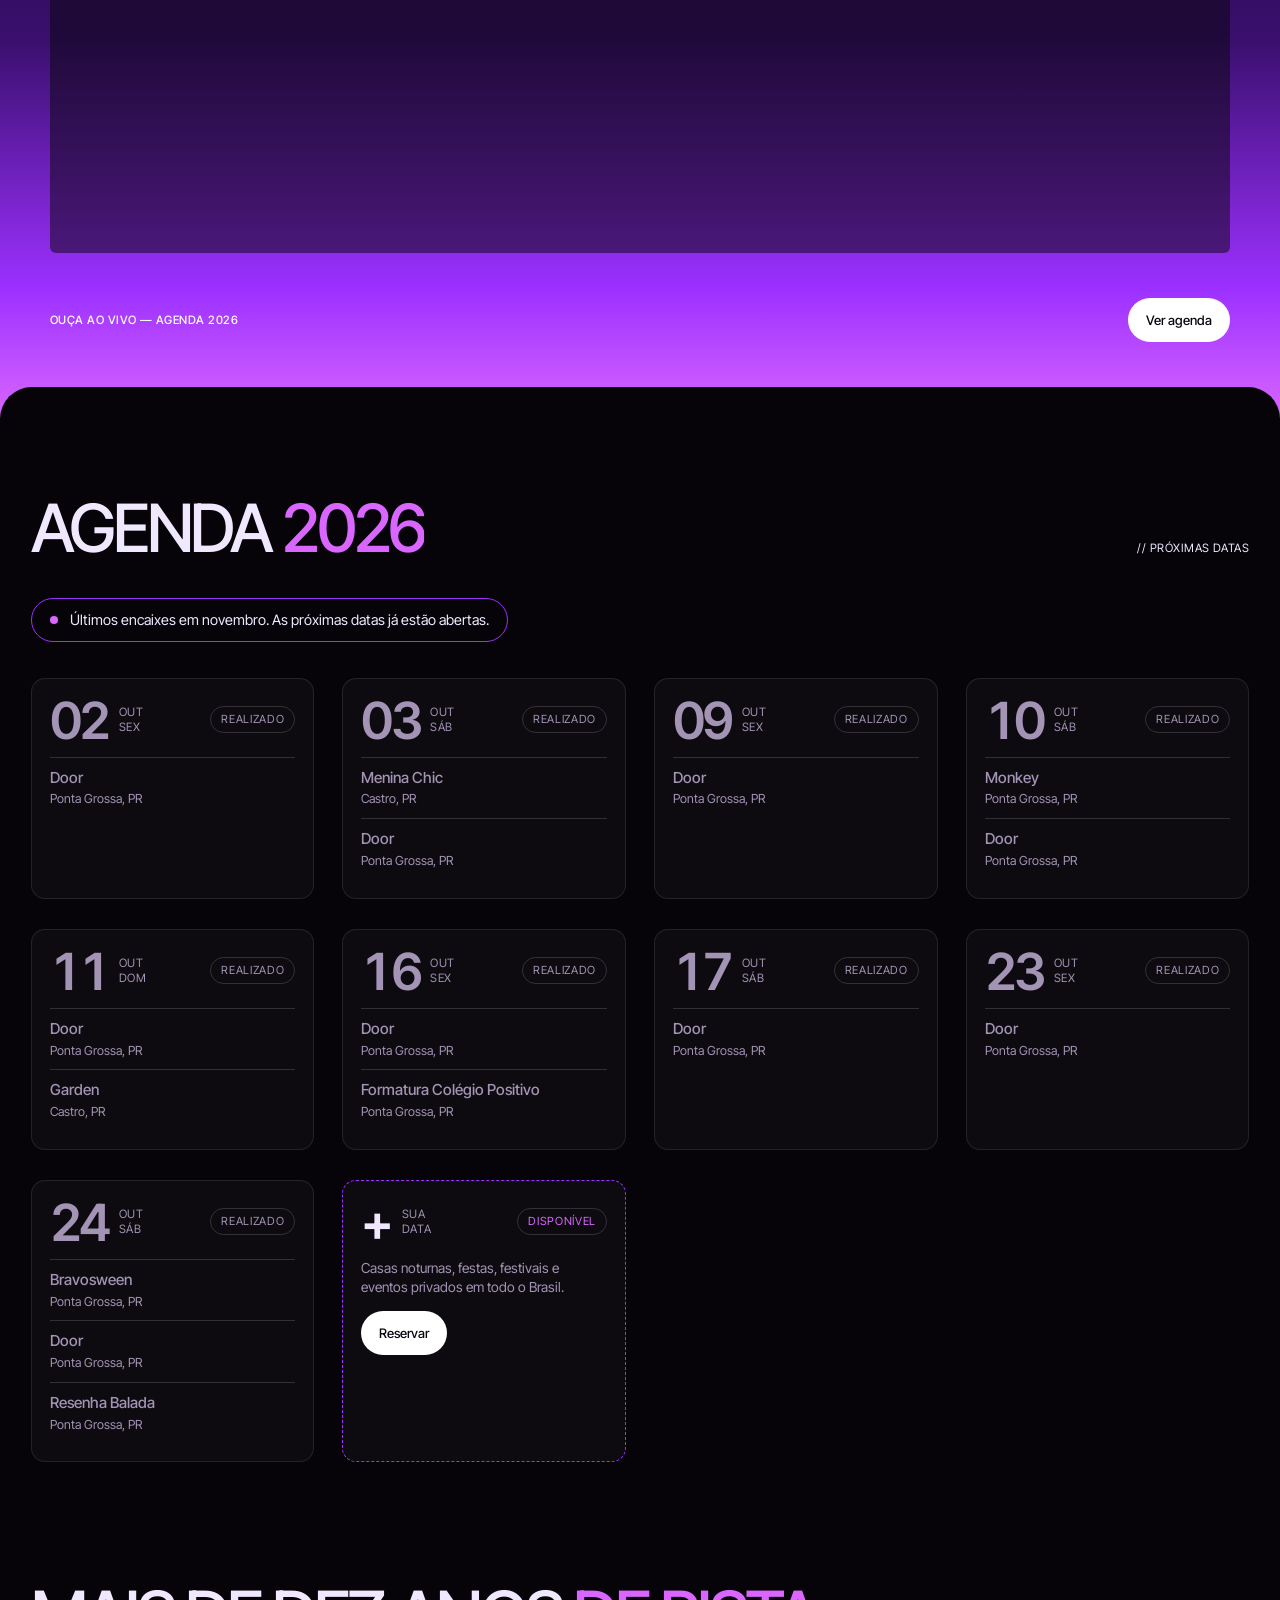
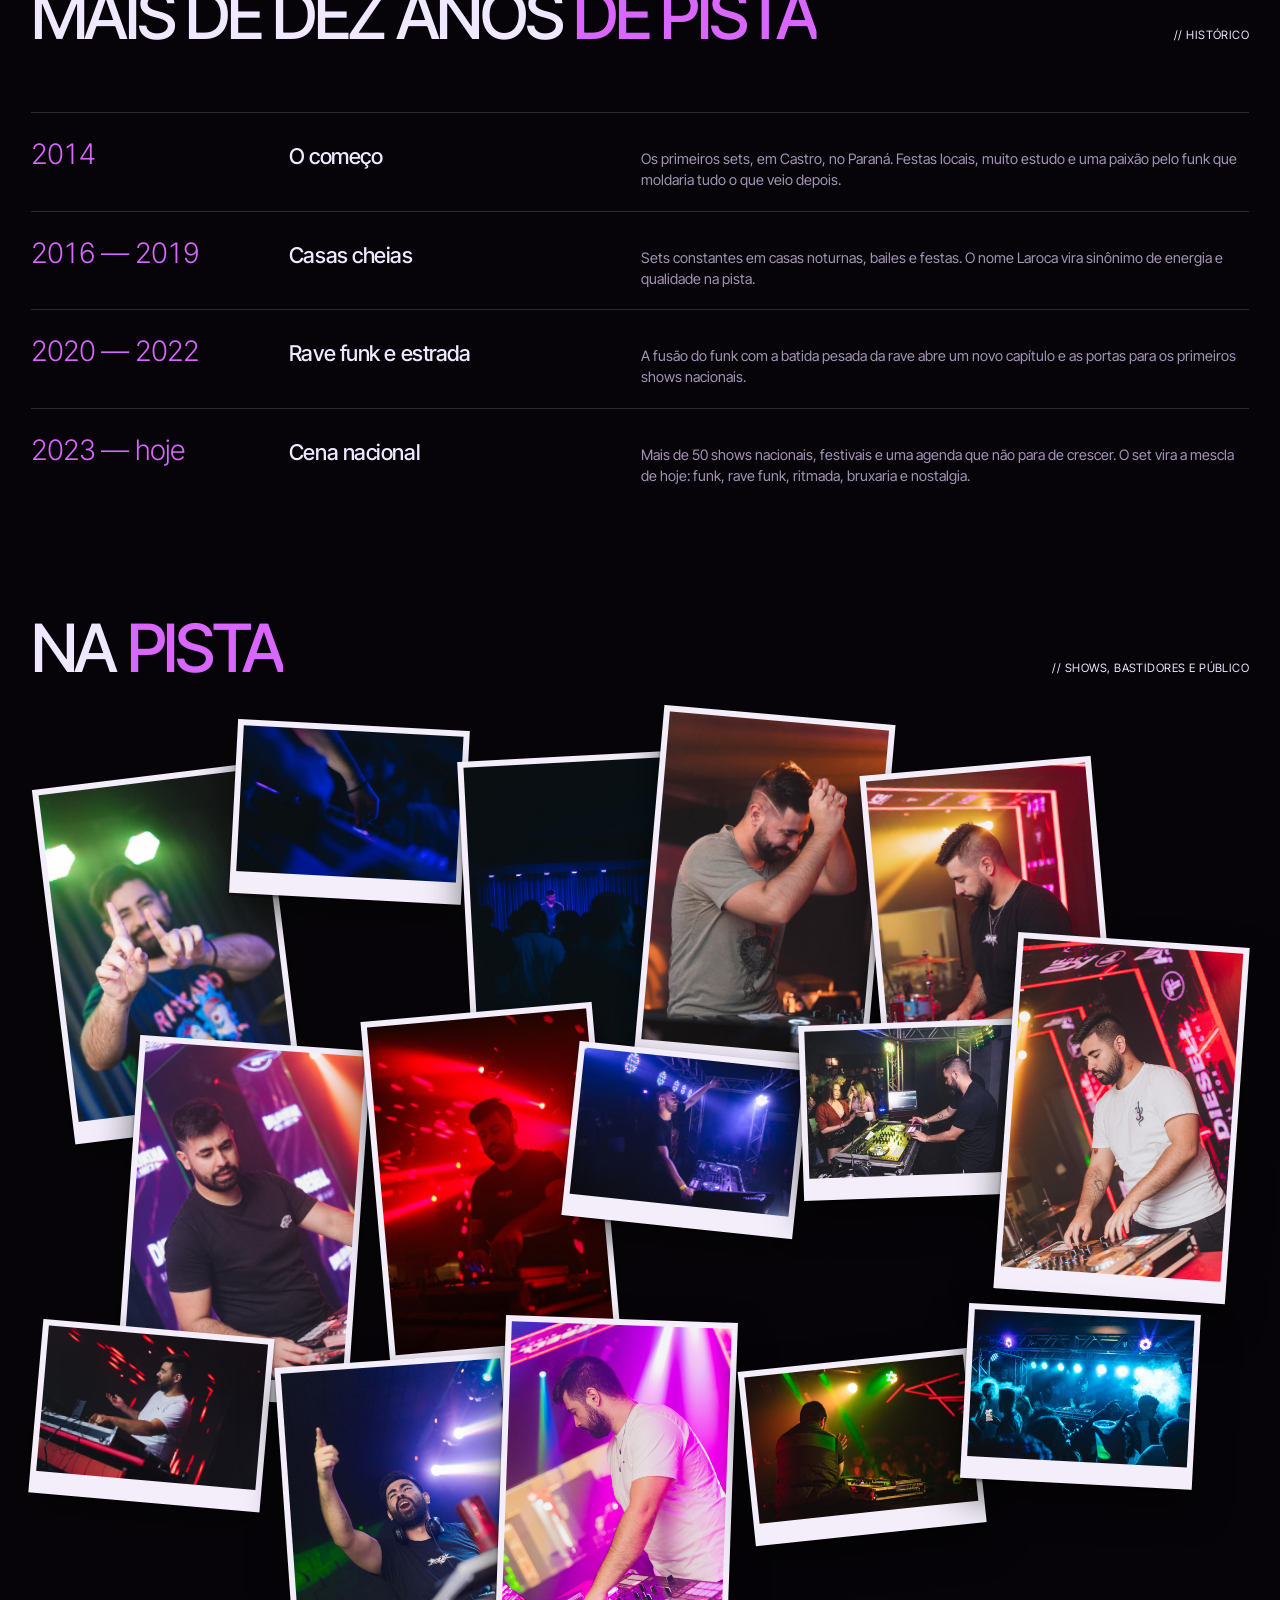
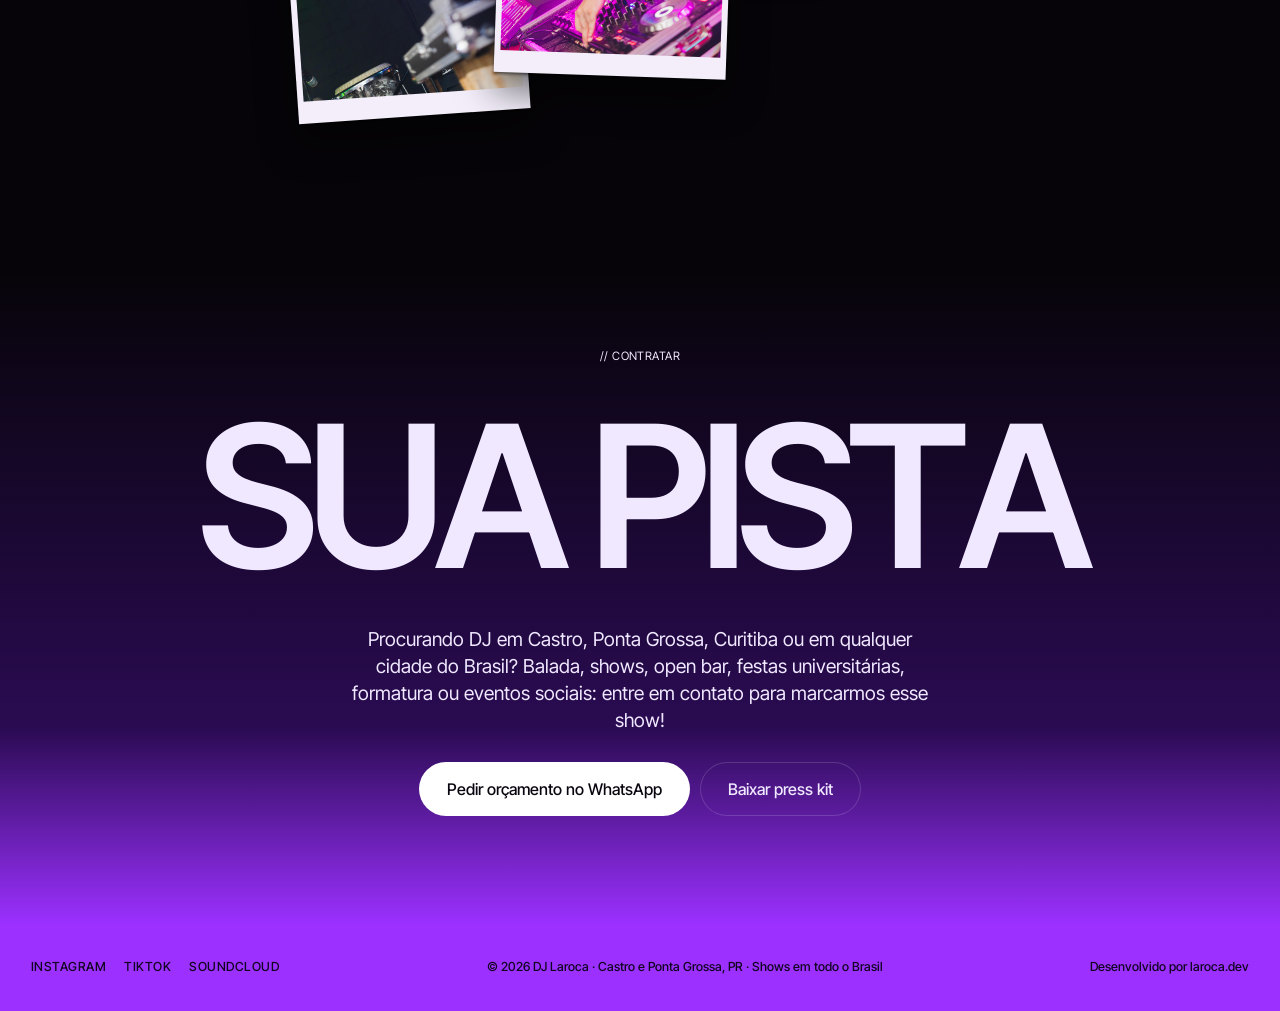
==== commit ebdee9cb: "feat(seo): adiciona imagem de compartilhamento 1200x630 Arte da mescla com a logo gótica embaixo, pa" ====
--- a/index.html
+++ b/index.html
@@ -9,11 +9,15 @@
   <meta property="og:title" content="DJ Laroca | DJ de funk e open format — Castro, Ponta Grossa e todo o Brasil">
   <meta property="og:description" content="Mais de 50 shows nacionais. Funk, rave funk, ritmada, bruxaria e nostalgia. Base em Castro e Ponta Grossa, PR; agenda aberta para todo o Brasil.">
   <meta property="og:site_name" content="DJ Laroca">
-  <meta property="og:image" content="https://djlaroca.com.br/assets/images/foto-sobre.jpg">
+  <meta property="og:image" content="https://djlaroca.com.br/assets/images/og-1200x630.jpg">
+<meta property="og:image:width" content="1200">
+<meta property="og:image:height" content="630">
+<meta property="og:image:alt" content="DJ Laroca com a logo gótica">
   <meta property="og:url" content="https://djlaroca.com.br/">
   <meta property="og:type" content="website">
   <meta property="og:locale" content="pt_BR">
   <meta name="twitter:card" content="summary_large_image">
+<meta name="twitter:image" content="https://djlaroca.com.br/assets/images/og-1200x630.jpg">
   <link rel="canonical" href="https://djlaroca.com.br/">
   <link rel="icon" href="favicon.ico" sizes="any">
   <link rel="icon" type="image/png" sizes="32x32" href="favicon-32.png">
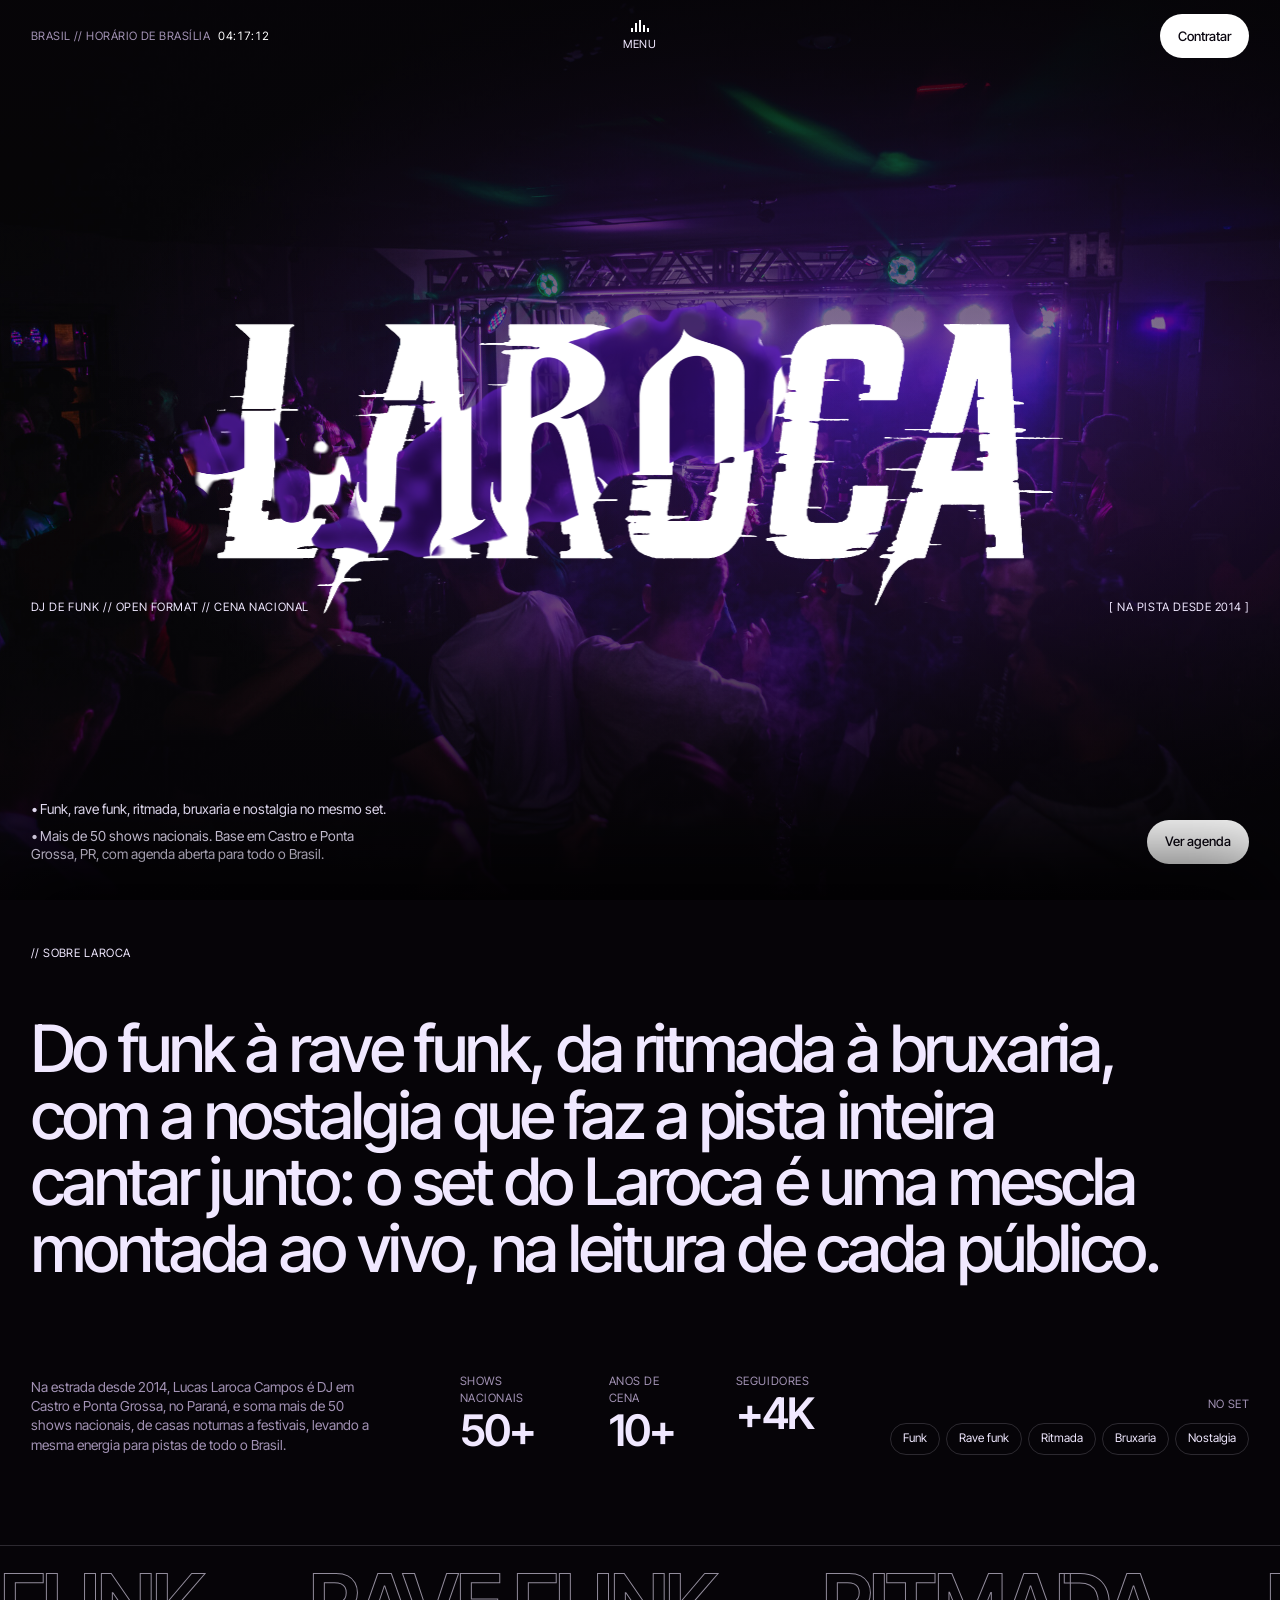
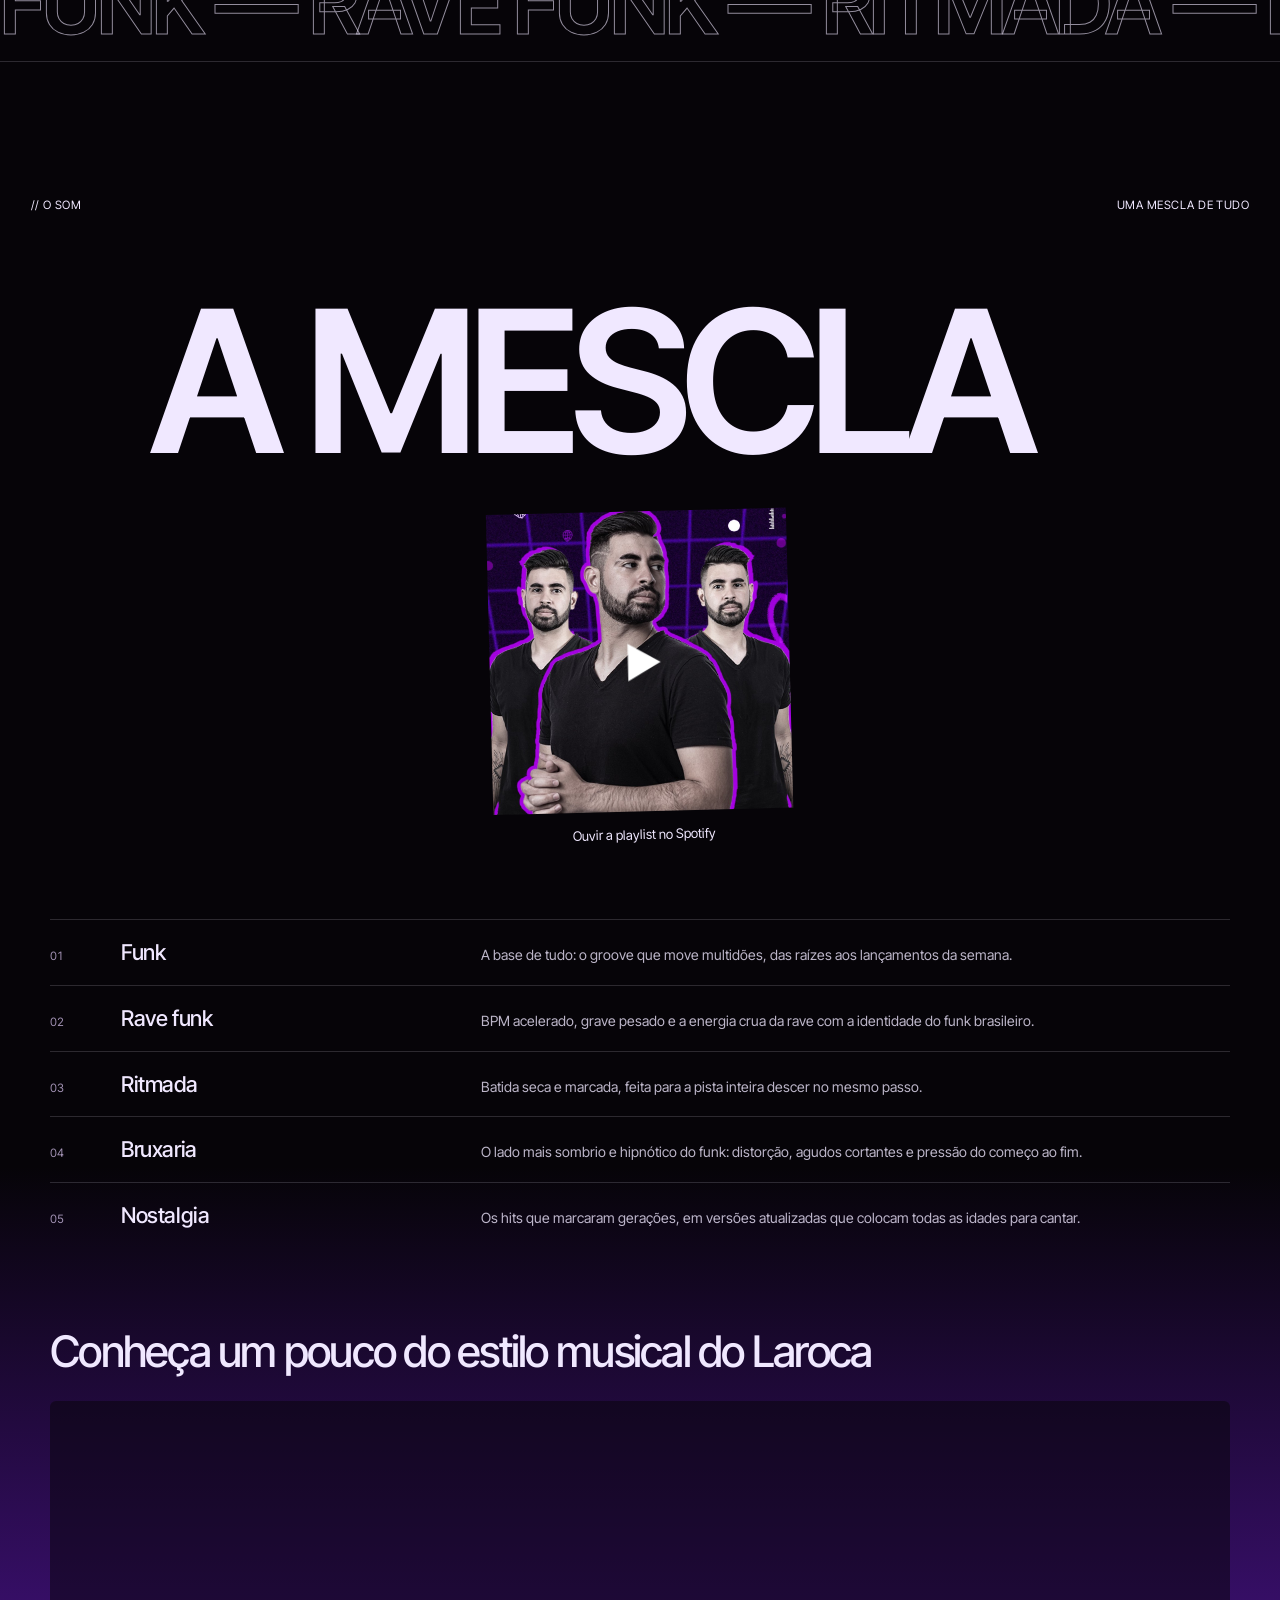
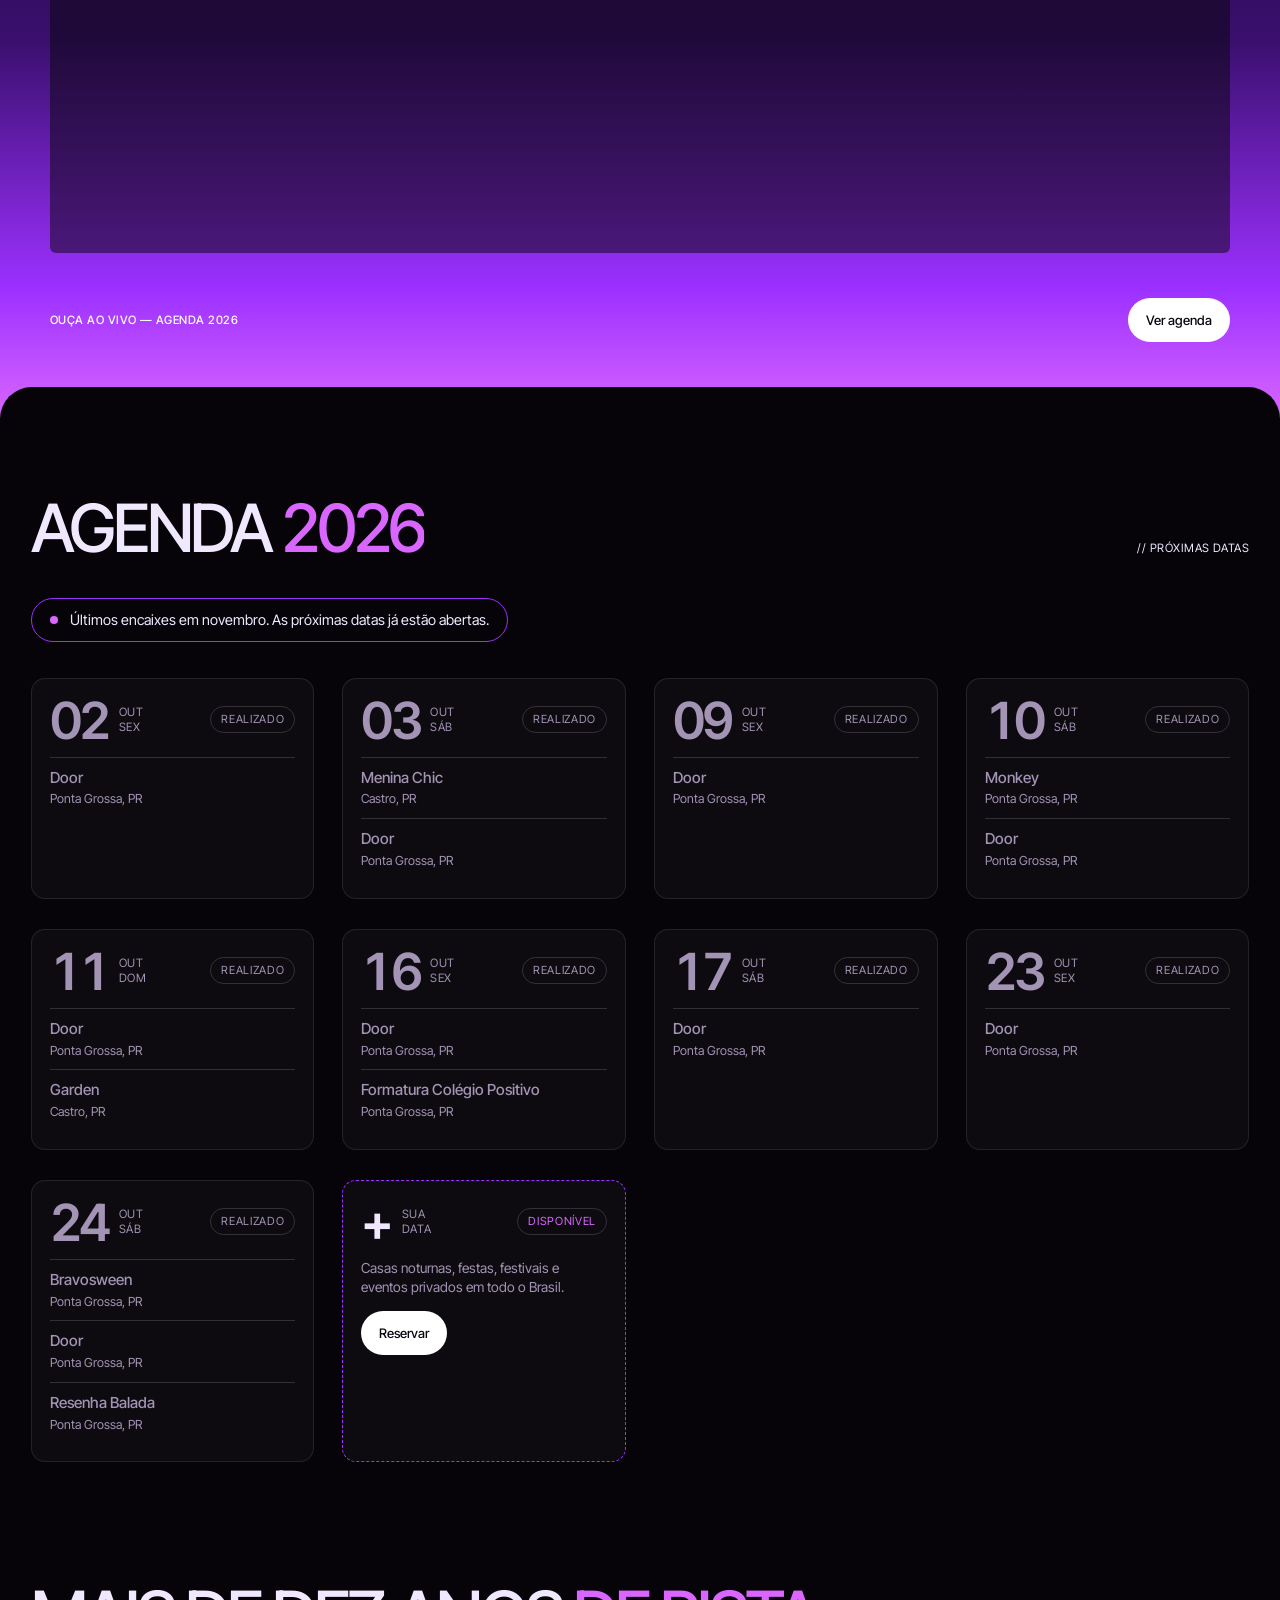
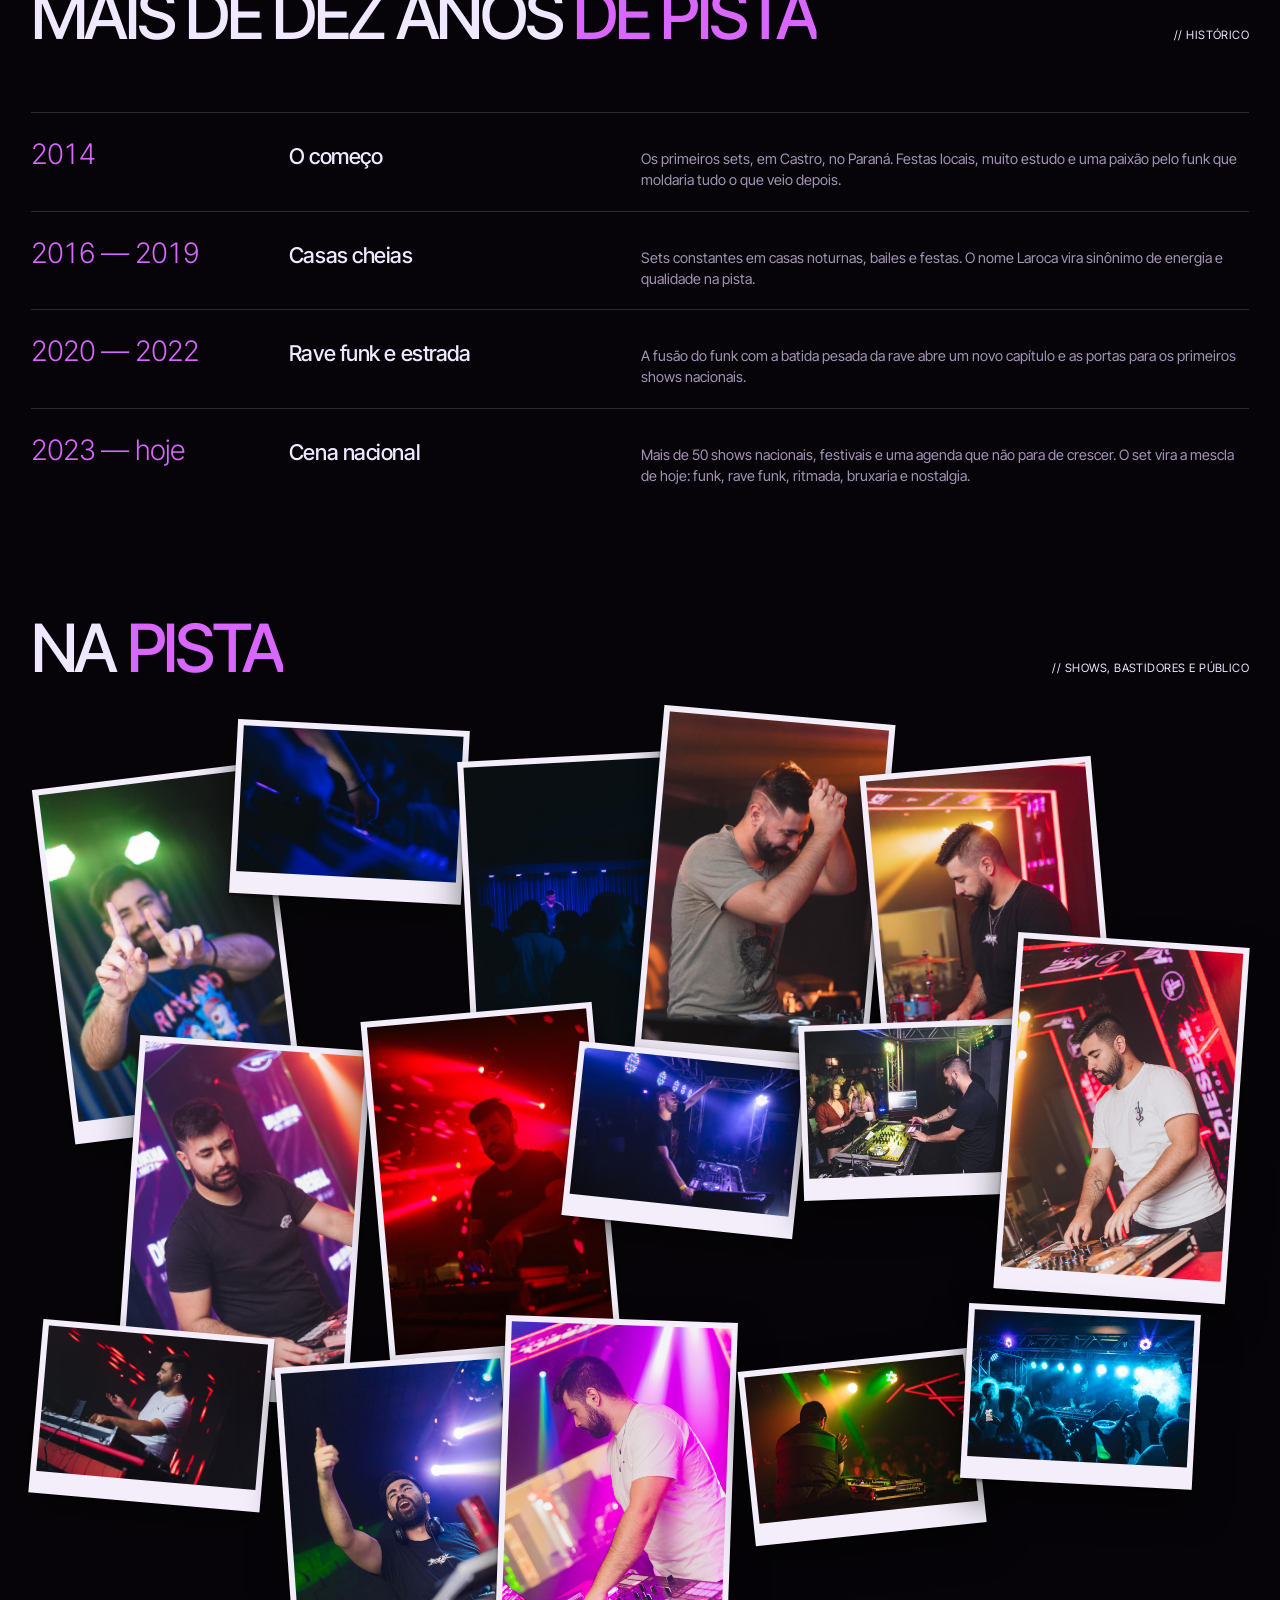
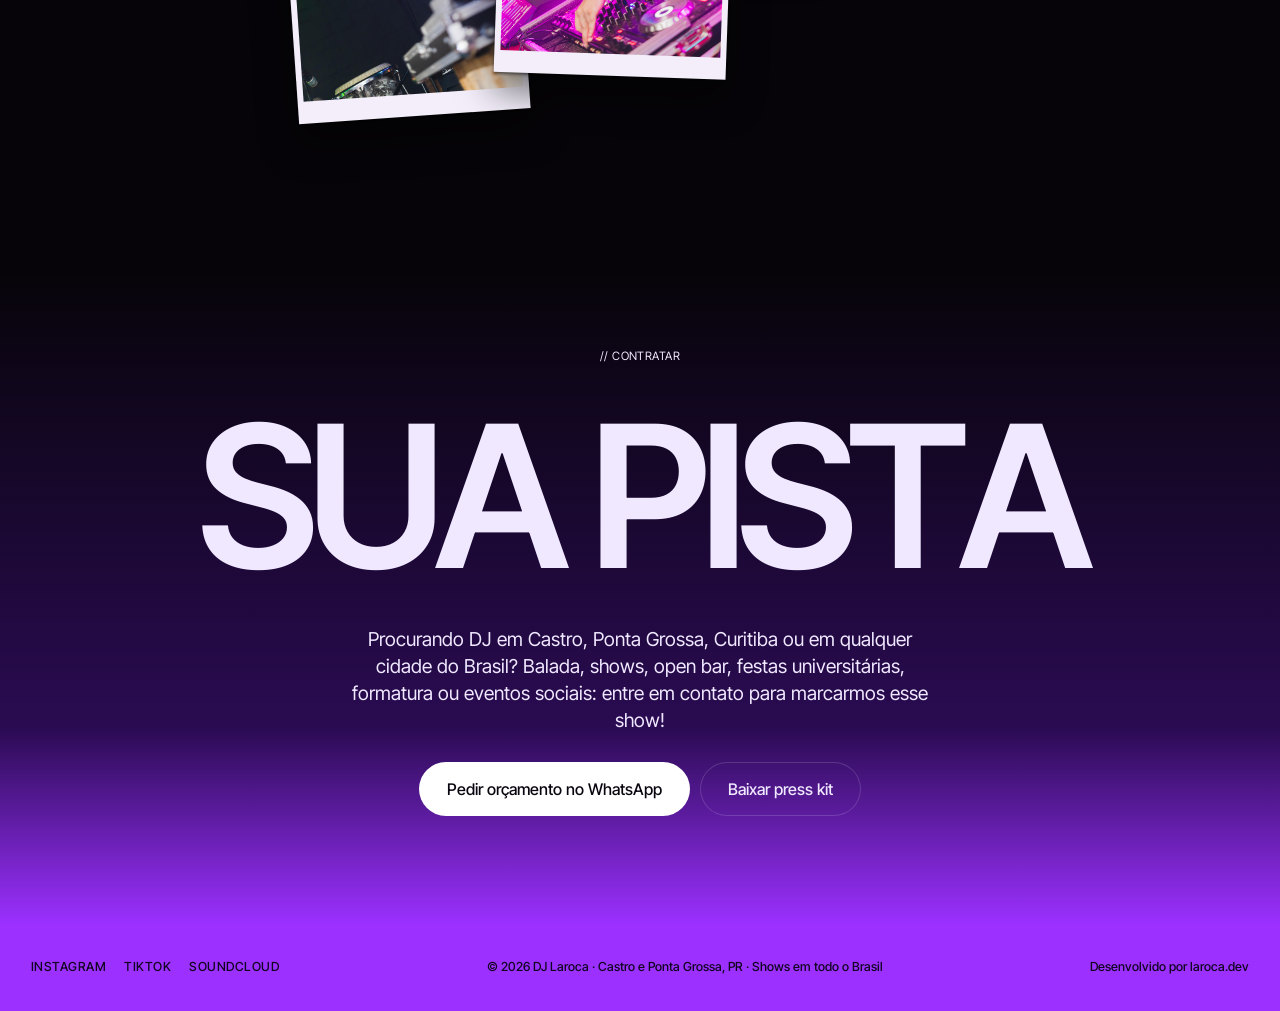
==== commit e263b999: "feat(galeria): soma as fotos publicadas pela Central à mesa Lê site/galeria.json em arquivos.djlaroc" ====
--- a/index.html
+++ b/index.html
@@ -193,7 +193,7 @@
         <h2 class="titulo">Na <em>pista</em></h2>
         <p class="tag">// Shows, bastidores e público</p>
       </div>
-      <!-- Fotos espalhadas que vão trocando sozinhas (js/main.js). data-total = quantidade de fotos na pasta. -->
+      <!-- Fotos espalhadas que vão trocando sozinhas (js/main.js). data-total = quantidade de fotos na pasta; as da Central (R2) entram na frente. -->
       <div class="mesa" data-total="109">
         <div class="slot"><button class="foto" type="button" data-n="3" aria-label="Ampliar foto"><img src="assets/images/galeria/foto-003.jpg" alt="Foto de evento do DJ Laroca" loading="lazy"></button></div>
         <div class="slot"><button class="foto" type="button" data-n="12" aria-label="Ampliar foto"><img src="assets/images/galeria/foto-012.jpg" alt="Foto de evento do DJ Laroca" loading="lazy"></button></div>
@@ -245,6 +245,6 @@
   <div class="cursor" aria-hidden="true"></div>
 
   <script src="js/ink.js?v=3.2.0" defer></script>
-  <script src="js/main.js?v=3.3.0" defer></script>
+  <script src="js/main.js?v=3.4.0" defer></script>
 </body>
 </html>
